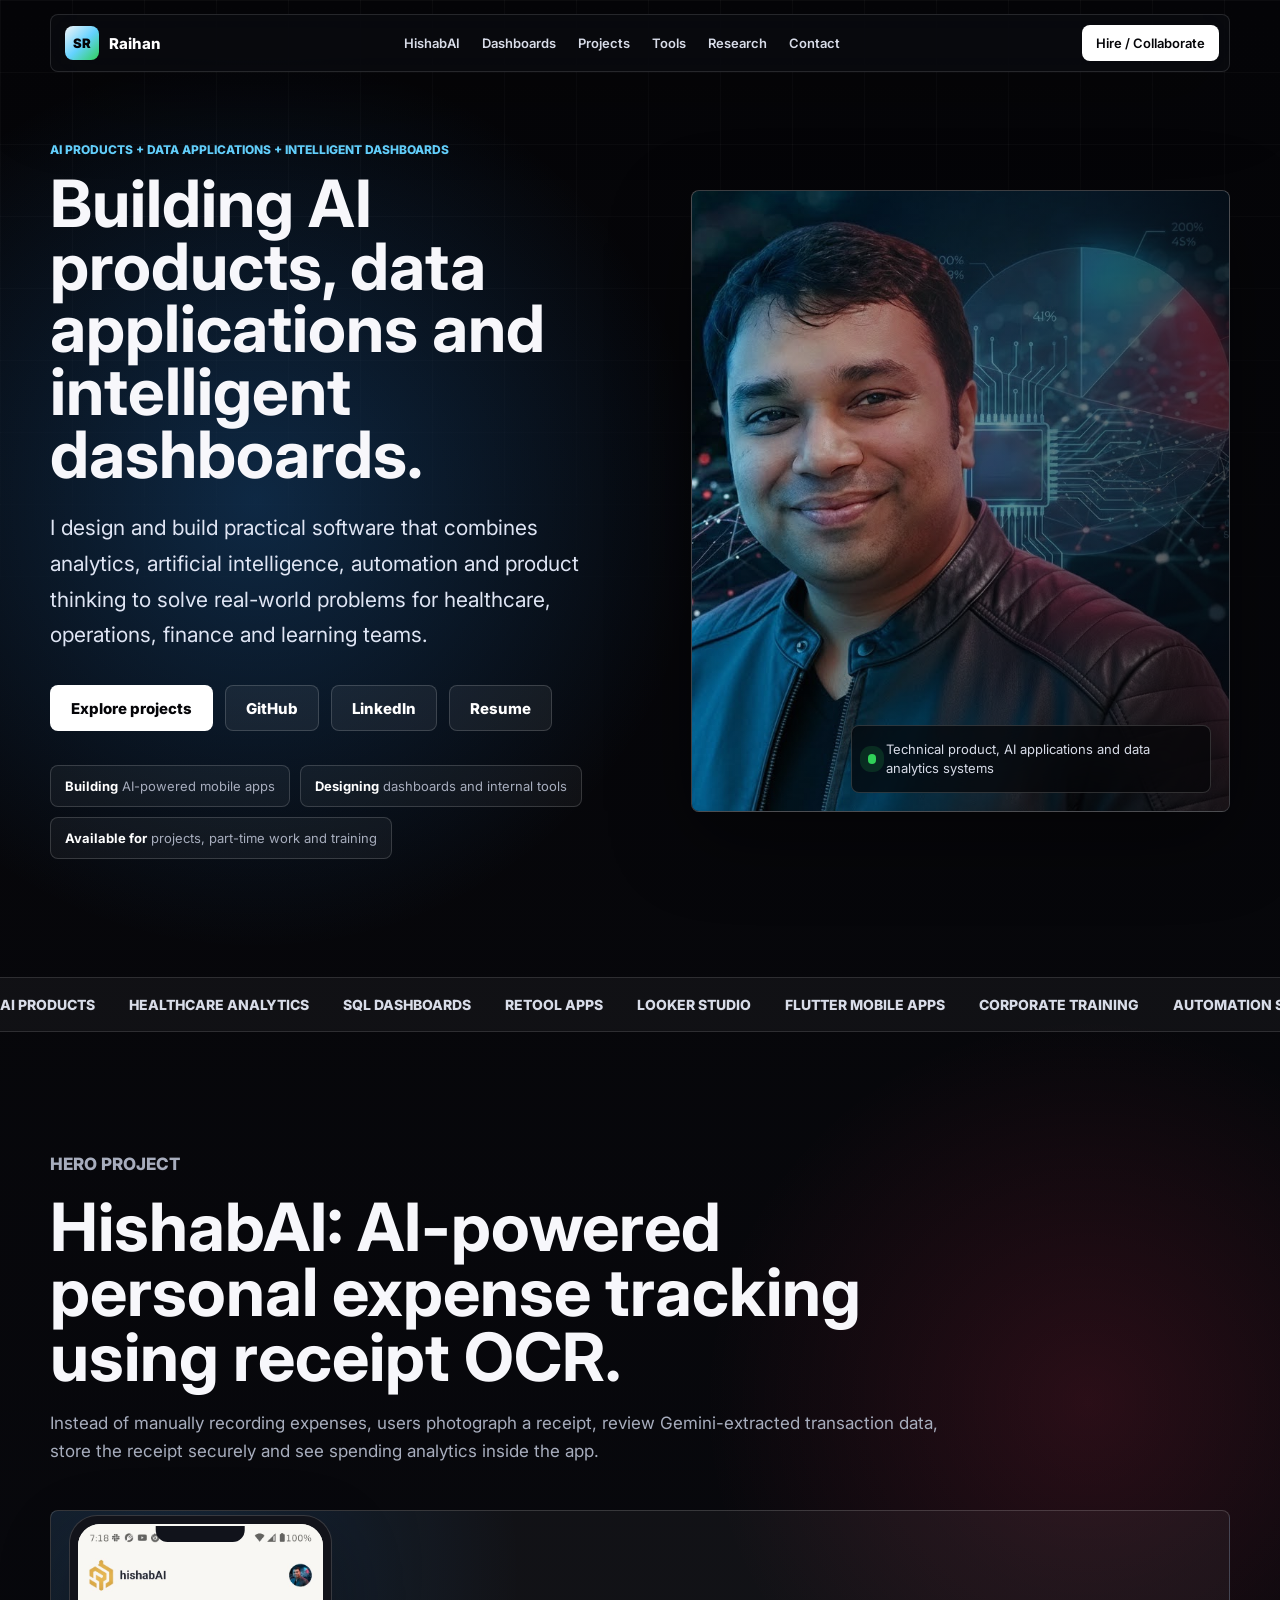
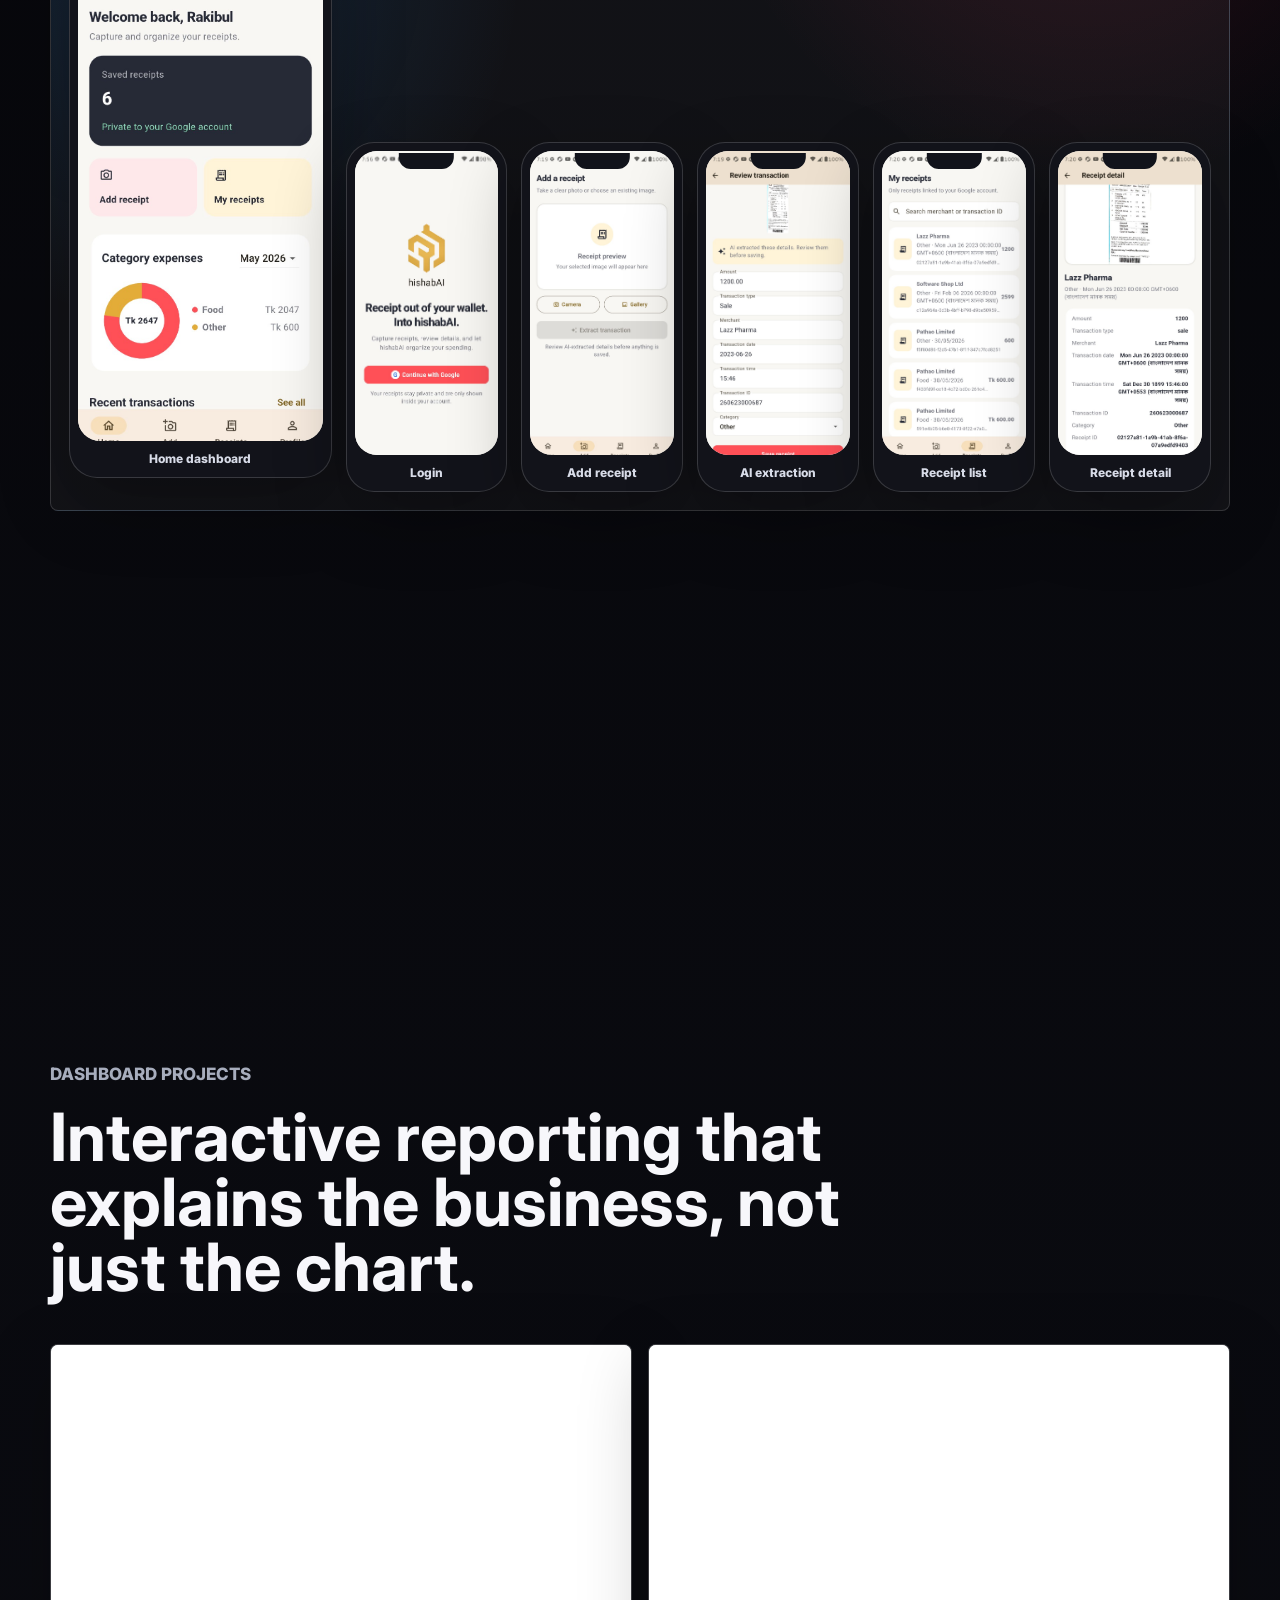
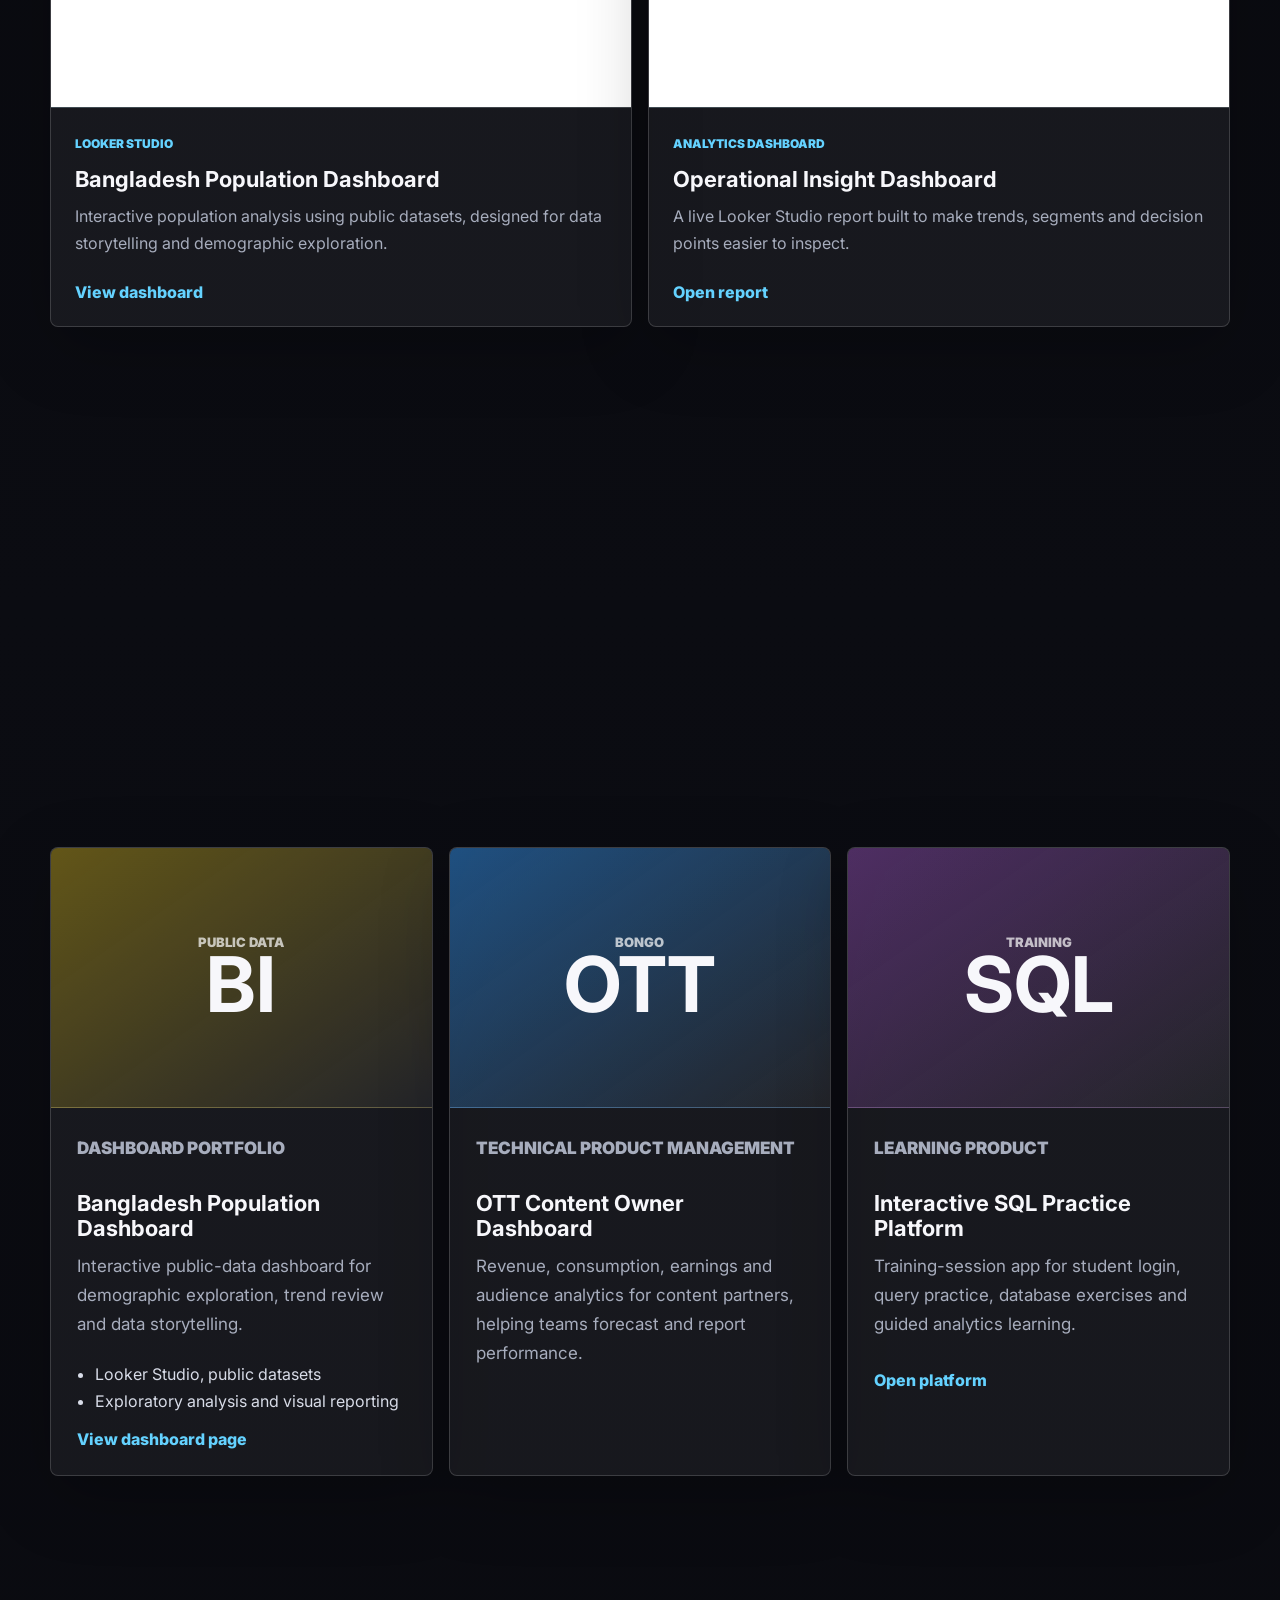
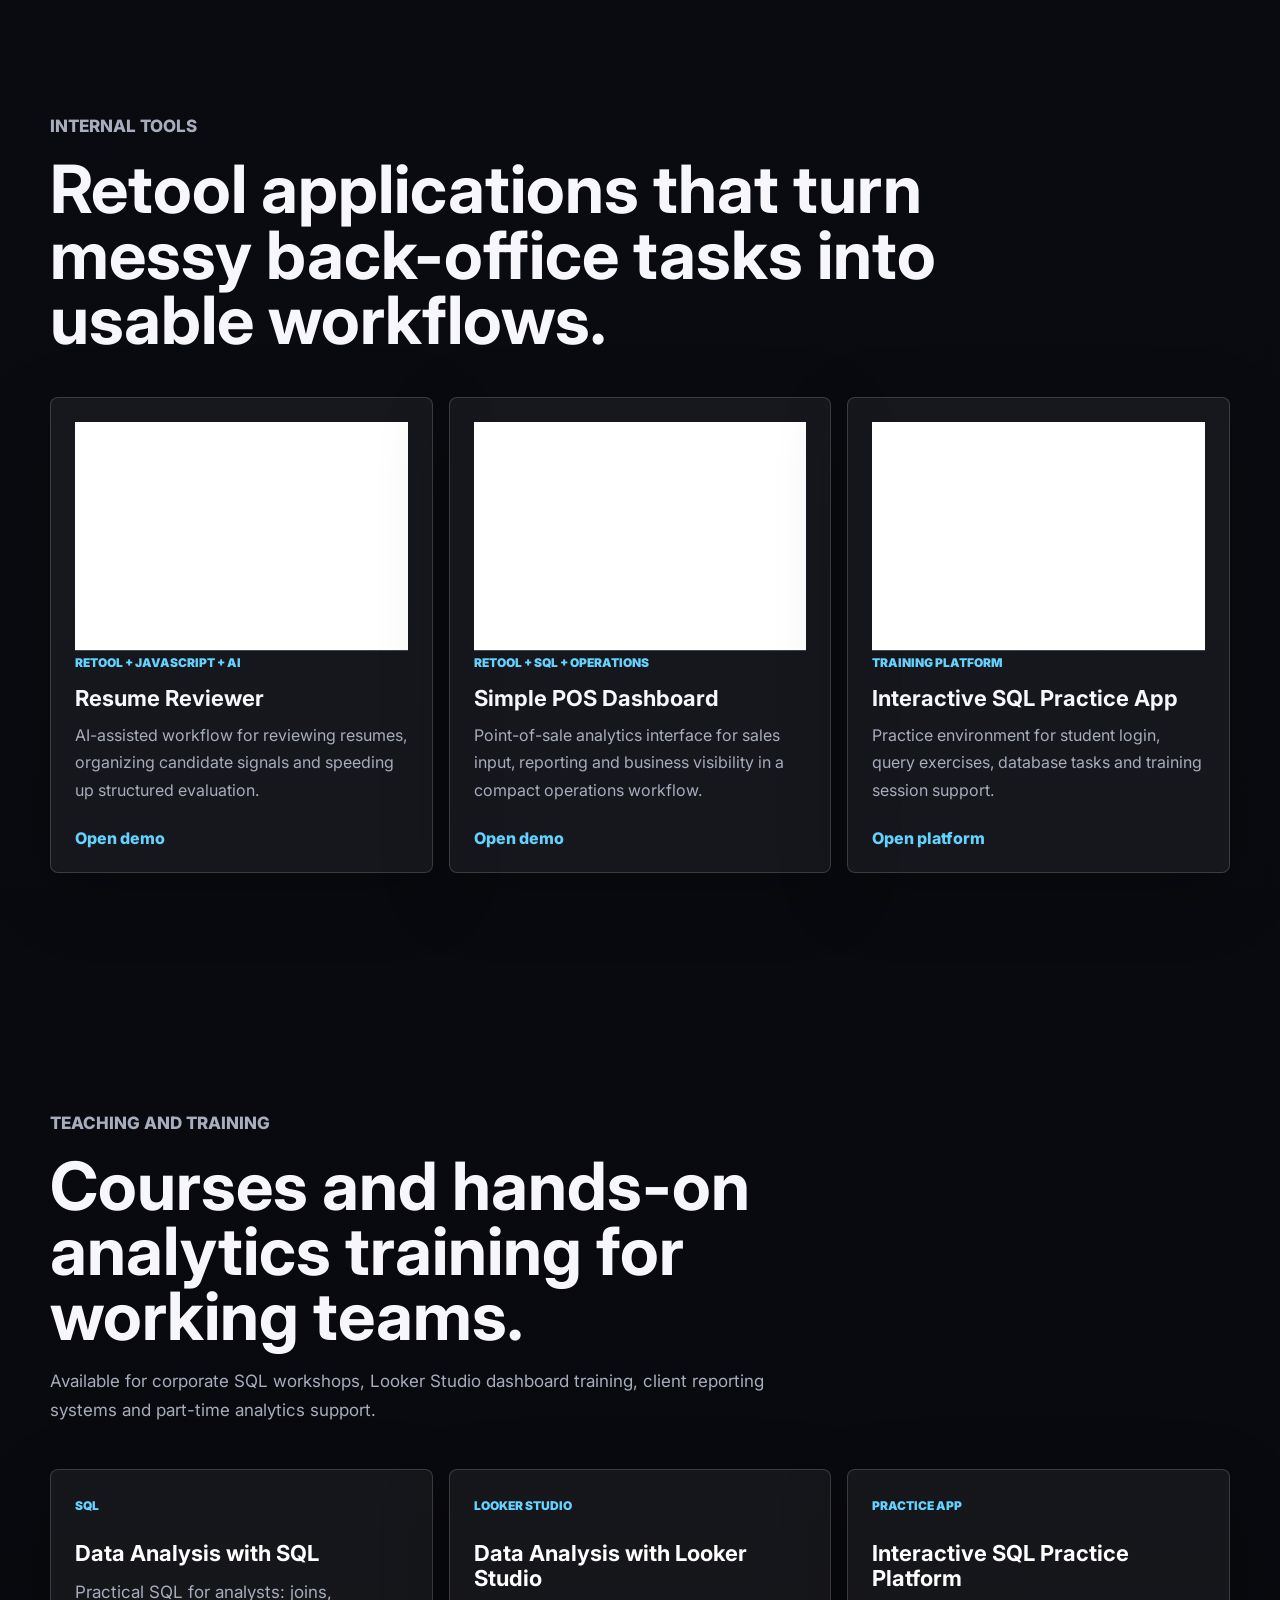
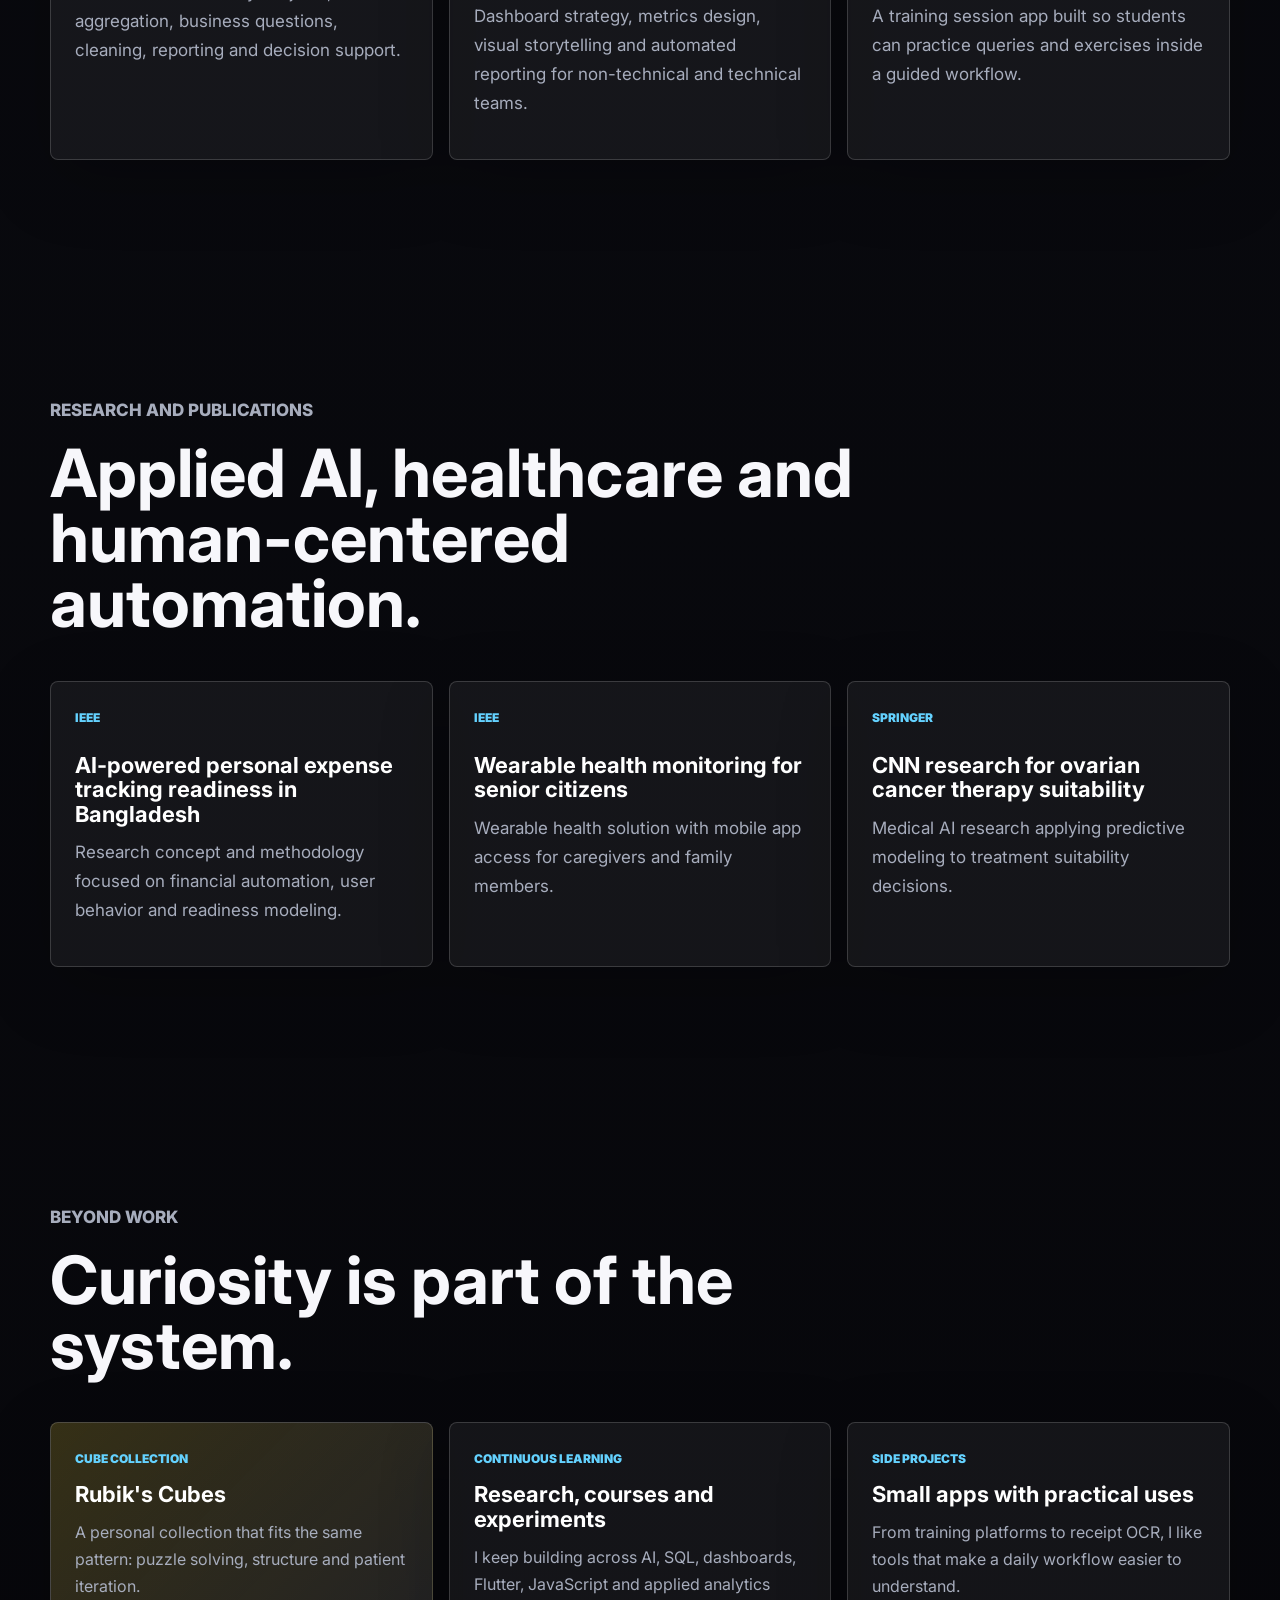
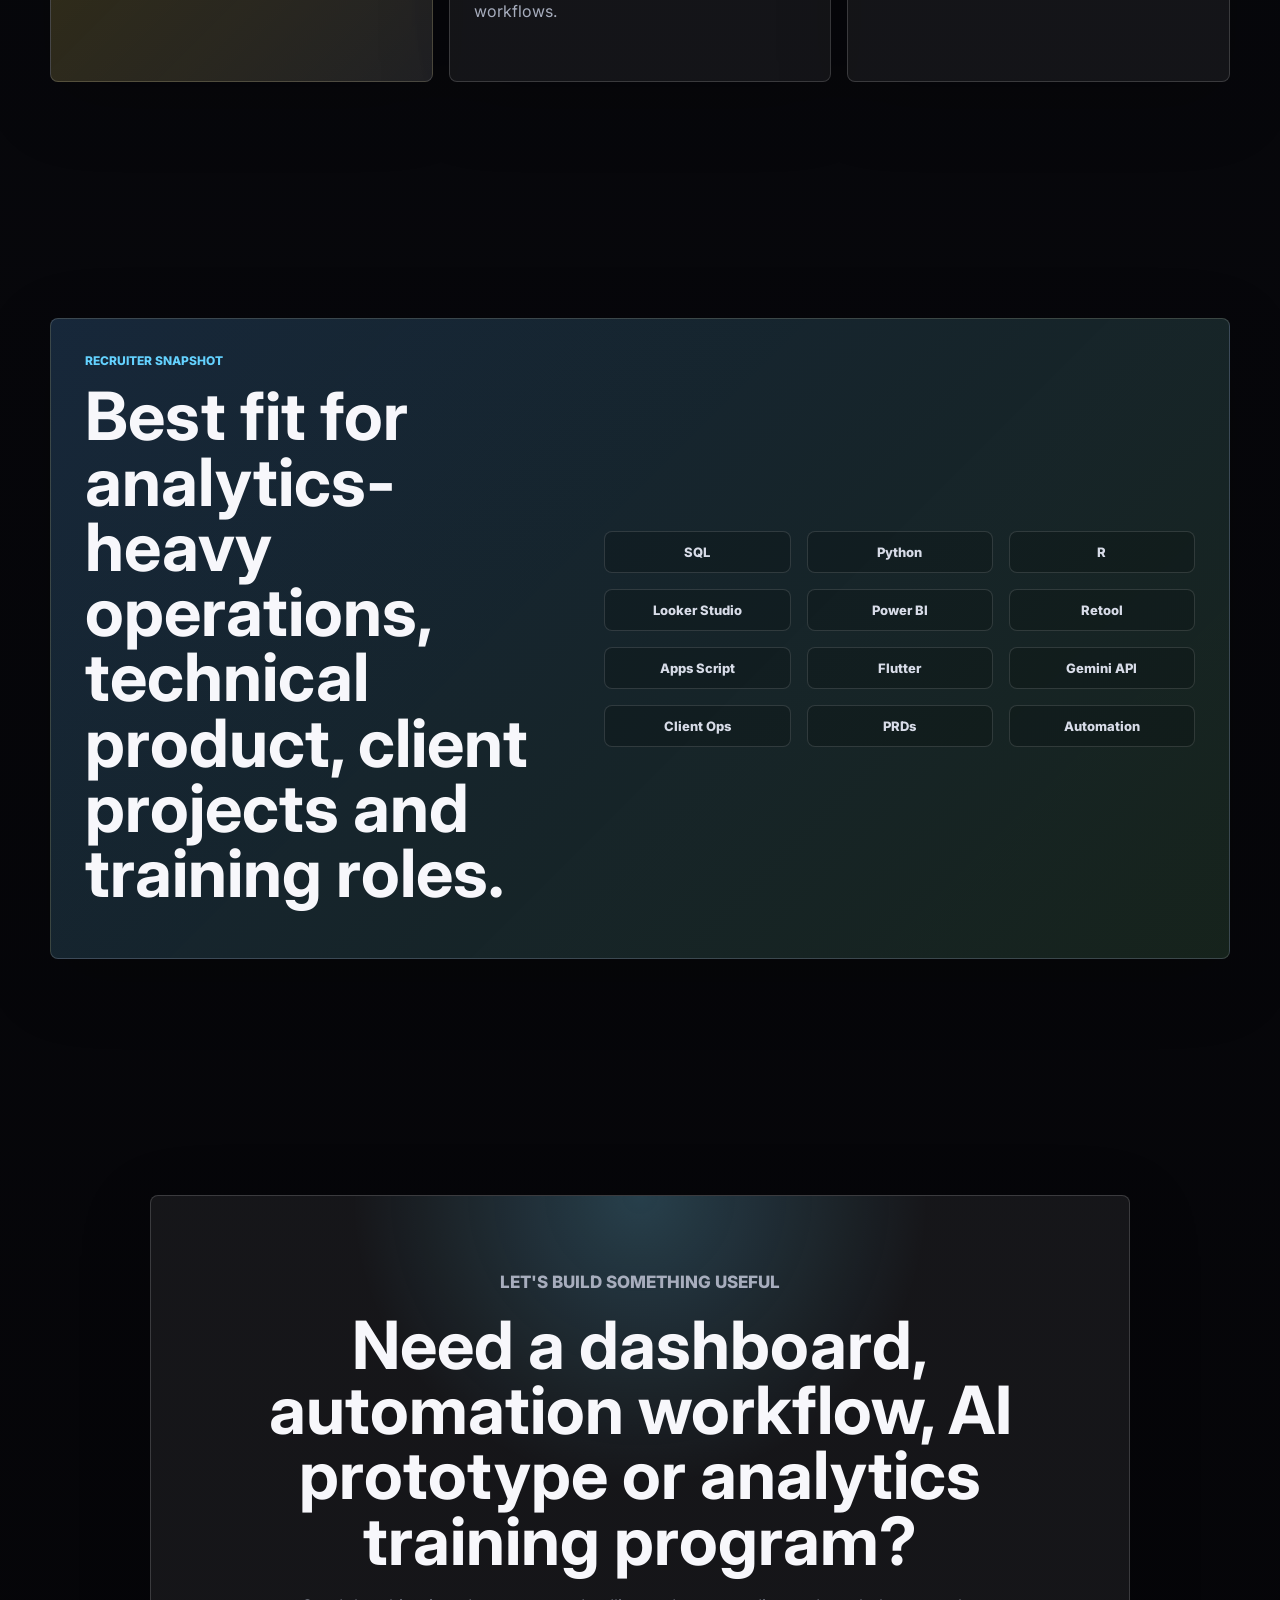
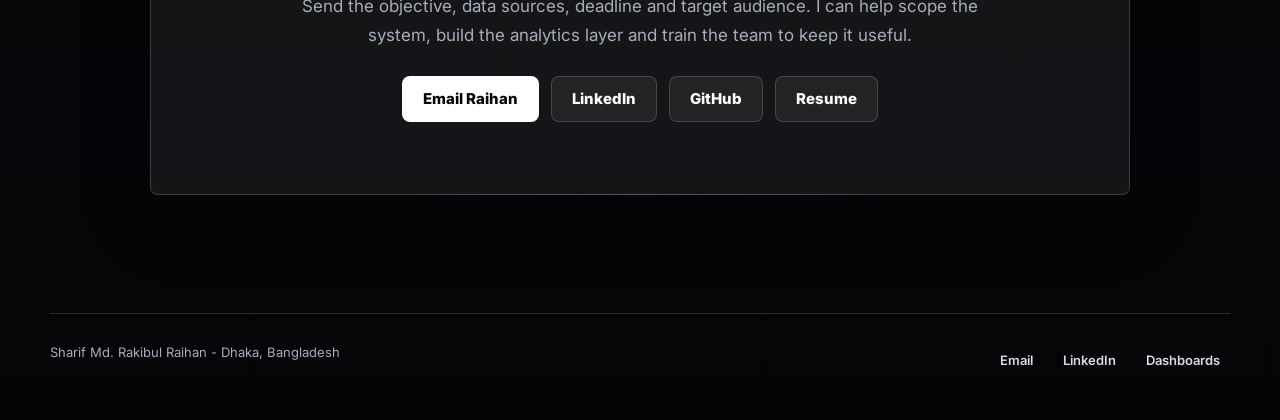
==== index.html @ efd22aba "Import local portfolio" ====
<!DOCTYPE html>
<html lang="en">
<head>
  <meta charset="UTF-8">
  <meta name="viewport" content="width=device-width, initial-scale=1.0">
  <meta name="description" content="Premium portfolio for Sharif Md. Rakibul Raihan - Operations Lead, Technical Product Manager, and Data Analytics professional focused on healthcare analytics, SQL dashboards, AI, mobile apps, and training.">
  <meta name="theme-color" content="#050508">
  <title>Sharif Md. Rakibul Raihan | Operations, Product & Data Analytics</title>
  <link rel="preconnect" href="https://fonts.googleapis.com">
  <link rel="preconnect" href="https://fonts.gstatic.com" crossorigin>
  <link href="https://fonts.googleapis.com/css2?family=Inter:wght@400;500;600;700;800;900&display=swap" rel="stylesheet">
  <link rel="stylesheet" href="styles.css">
</head>
<body>
  <div class="site-shell">
    <header class="topbar" data-reveal>
      <a class="brand" href="https://www.linkedin.com/in/smrraihan/" target="_blank" rel="noopener" aria-label="Open Sharif Md. Rakibul Raihan on LinkedIn">
        <span class="brand-mark">SR</span>
        <span>Raihan</span>
      </a>
      <nav class="nav-links" aria-label="Primary navigation">
        <a href="#hishabai">HishabAI</a>
        <a href="#dashboards">Dashboards</a>
        <a href="#projects">Projects</a>
        <a href="#tools">Tools</a>
        <a href="#research">Research</a>
        <a href="#contact">Contact</a>
      </nav>
      <a class="nav-cta" href="mailto:smr.raihan@gmail.com">Hire / Collaborate</a>
    </header>

    <main id="top">
      <section class="hero section-pad">
        <div class="hero-copy" data-reveal>
          <p class="eyebrow">AI products + data applications + intelligent dashboards</p>
          <h1>Building AI products, data applications and intelligent dashboards.</h1>
          <p class="hero-lead">
            I design and build practical software that combines analytics, artificial intelligence,
            automation and product thinking to solve real-world problems for healthcare, operations,
            finance and learning teams.
          </p>
          <div class="hero-actions">
            <a class="button primary" href="#hishabai">Explore projects</a>
            <a class="button ghost" href="https://github.com/smrraihan" target="_blank" rel="noopener">GitHub</a>
            <a class="button ghost" href="https://www.linkedin.com/in/smrraihan/" target="_blank" rel="noopener">LinkedIn</a>
            <a class="button ghost" href="assets/Sharif-Md-Rakibul-Raihan-Resume.pdf" target="_blank" rel="noopener">Resume</a>
          </div>
          <div class="proof-strip" aria-label="Current project focus">
            <span><strong>Building</strong> AI-powered mobile apps</span>
            <span><strong>Designing</strong> dashboards and internal tools</span>
            <span><strong>Available for</strong> projects, part-time work and training</span>
          </div>
        </div>

        <div class="portrait-stage" data-reveal>
          <img src="assets/raihan-ai-hero.png" alt="Sharif Md. Rakibul Raihan with an AI analytics background">
          <div class="portrait-card">
            <span class="status-dot"></span>
            <p>Technical product, AI applications and data analytics systems</p>
          </div>
        </div>
      </section>

      <section class="marquee" aria-label="Core services">
        <div class="marquee-track">
          <span>AI Products</span>
          <span>Healthcare Analytics</span>
          <span>SQL Dashboards</span>
          <span>Retool Apps</span>
          <span>Looker Studio</span>
          <span>Flutter Mobile Apps</span>
          <span>Corporate Training</span>
          <span>Automation Systems</span>
        </div>
      </section>

      <section id="hishabai" class="section-pad hishabai-section">
        <div class="section-intro" data-reveal>
          <p class="eyebrow">Hero project</p>
          <h2>HishabAI: AI-powered personal expense tracking using receipt OCR.</h2>
          <p>
            Instead of manually recording expenses, users photograph a receipt, review Gemini-extracted
            transaction data, store the receipt securely and see spending analytics inside the app.
          </p>
        </div>

        <div class="phone-gallery" data-reveal>
          <figure class="phone-frame featured-phone">
            <img src="assets/hishabai-home.png" alt="HishabAI mobile app home dashboard">
            <figcaption>Home dashboard</figcaption>
          </figure>
          <figure class="phone-frame">
            <img src="assets/hishabai-login.jpeg" alt="HishabAI login screen">
            <figcaption>Login</figcaption>
          </figure>
          <figure class="phone-frame">
            <img src="assets/hishabai-add.png" alt="HishabAI add receipt screen">
            <figcaption>Add receipt</figcaption>
          </figure>
          <figure class="phone-frame">
            <img src="assets/hishabai-review.png" alt="HishabAI AI receipt extraction review screen">
            <figcaption>AI extraction</figcaption>
          </figure>
          <figure class="phone-frame">
            <img src="assets/hishabai-receipts.png" alt="HishabAI receipt list screen">
            <figcaption>Receipt list</figcaption>
          </figure>
          <figure class="phone-frame">
            <img src="assets/hishabai-detail.png" alt="HishabAI receipt detail screen">
            <figcaption>Receipt detail</figcaption>
          </figure>
        </div>

        <div class="app-story-grid">
          <article class="service-card" data-reveal>
            <span class="card-number">Flow</span>
            <h3>Receipt to dashboard</h3>
            <div class="flow-steps" aria-label="HishabAI product flow">
              <span>Receipt</span>
              <span>AI extraction</span>
              <span>User review</span>
              <span>Cloud storage</span>
              <span>Dashboard</span>
            </div>
          </article>
          <article class="service-card" data-reveal>
            <span class="card-number">Product</span>
            <h3>What the app does</h3>
            <p>Extracts receipt information with Gemini AI, lets users review the generated data, categorizes spending, saves receipts privately and shows category-level analytics.</p>
          </article>
          <article class="service-card" data-reveal>
            <span class="card-number">Stack</span>
            <h3>Technology</h3>
            <div class="tech-list">
              <span>Flutter</span>
              <span>Gemini API</span>
              <span>Google Auth</span>
              <span>Cloud Storage</span>
              <span>PostgreSQL</span>
              <span>OCR</span>
            </div>
          </article>
        </div>
      </section>

      <section id="dashboards" class="section-pad dashboard-section">
        <div class="section-intro" data-reveal>
          <p class="eyebrow">Dashboard projects</p>
          <h2>Interactive reporting that explains the business, not just the chart.</h2>
        </div>
        <div class="embed-grid">
          <article class="embed-card" data-reveal>
            <div class="embed-frame">
              <iframe title="Bangladesh population dashboard" src="https://datastudio.google.com/embed/reporting/0e2389d4-21c0-49d1-88aa-6c9e8178e119/page/p_9a3w6wwqdd" loading="lazy"></iframe>
            </div>
            <div class="embed-copy">
              <span>Looker Studio</span>
              <h3>Bangladesh Population Dashboard</h3>
              <p>Interactive population analysis using public datasets, designed for data storytelling and demographic exploration.</p>
              <a href="https://datastudio.google.com/reporting/0e2389d4-21c0-49d1-88aa-6c9e8178e119/page/p_9a3w6wwqdd" target="_blank" rel="noopener">View dashboard</a>
            </div>
          </article>
          <article class="embed-card" data-reveal>
            <div class="embed-frame">
              <iframe title="Looker Studio analytics dashboard" src="https://lookerstudio.google.com/embed/reporting/4e1ccf02-0635-4d80-b080-fb4fe66b8b90/page/AkSlD" loading="lazy"></iframe>
            </div>
            <div class="embed-copy">
              <span>Analytics dashboard</span>
              <h3>Operational Insight Dashboard</h3>
              <p>A live Looker Studio report built to make trends, segments and decision points easier to inspect.</p>
              <a href="https://lookerstudio.google.com/reporting/4e1ccf02-0635-4d80-b080-fb4fe66b8b90/page/AkSlD" target="_blank" rel="noopener">Open report</a>
            </div>
          </article>
        </div>
      </section>

      <section id="projects" class="section-pad project-section">
        <div class="section-intro" data-reveal>
          <p class="eyebrow">Featured projects</p>
          <h2>Applications, analytics systems and automation built for real workflows.</h2>
        </div>
        <div class="project-grid">
          <article class="project-card" data-reveal>
            <div class="project-visual public-visual">
              <span>Public data</span>
              <strong>BI</strong>
            </div>
            <div class="project-copy">
              <p class="tag">Dashboard portfolio</p>
              <h3>Bangladesh Population Dashboard</h3>
              <p>Interactive public-data dashboard for demographic exploration, trend review and data storytelling.</p>
              <ul>
                <li>Looker Studio, public datasets</li>
                <li>Exploratory analysis and visual reporting</li>
              </ul>
              <a href="https://sites.google.com/view/rakibulraihan/dashboard/bangladesh-population" target="_blank" rel="noopener">View dashboard page</a>
            </div>
          </article>

          <article class="project-card" data-reveal>
            <div class="project-visual revenue-visual">
              <span>Bongo</span>
              <strong>OTT</strong>
            </div>
            <div class="project-copy">
              <p class="tag">Technical product management</p>
              <h3>OTT Content Owner Dashboard</h3>
              <p>Revenue, consumption, earnings and audience analytics for content partners, helping teams forecast and report performance.</p>
            </div>
          </article>

          <article class="project-card" data-reveal>
            <div class="project-visual fraud-visual">
              <span>Training</span>
              <strong>SQL</strong>
            </div>
            <div class="project-copy">
              <p class="tag">Learning product</p>
              <h3>Interactive SQL Practice Platform</h3>
              <p>Training-session app for student login, query practice, database exercises and guided analytics learning.</p>
              <a href="https://smrraihan.retool.com/apps/4a655716-e92f-11f0-9333-e7f1918ca81a/basic_training/login" target="_blank" rel="noopener">Open platform</a>
            </div>
          </article>
        </div>
      </section>

      <section id="tools" class="section-pad tools-section">
        <div class="section-intro" data-reveal>
          <p class="eyebrow">Internal tools</p>
          <h2>Retool applications that turn messy back-office tasks into usable workflows.</h2>
        </div>
        <div class="tool-grid">
          <article class="tool-card" data-reveal>
            <div class="mini-browser">
              <iframe title="Resume reviewer Retool application" src="https://smrraihan.retool.com/apps/c5b48530-a777-11f0-96f3-b75962028c31/RESUME_REVIEWER/HOME" loading="lazy"></iframe>
            </div>
            <span>Retool + JavaScript + AI</span>
            <h3>Resume Reviewer</h3>
            <p>AI-assisted workflow for reviewing resumes, organizing candidate signals and speeding up structured evaluation.</p>
            <a href="https://smrraihan.retool.com/apps/c5b48530-a777-11f0-96f3-b75962028c31/RESUME_REVIEWER/HOME" target="_blank" rel="noopener">Open demo</a>
          </article>
          <article class="tool-card" data-reveal>
            <div class="mini-browser">
              <iframe title="Simple POS dashboard Retool application" src="https://smrraihan.retool.com/apps/ad323f3e-a21d-11f0-9c52-af63862c69ee/SIMPLE_POS_DASHBOARD/input" loading="lazy"></iframe>
            </div>
            <span>Retool + SQL + Operations</span>
            <h3>Simple POS Dashboard</h3>
            <p>Point-of-sale analytics interface for sales input, reporting and business visibility in a compact operations workflow.</p>
            <a href="https://smrraihan.retool.com/apps/ad323f3e-a21d-11f0-9c52-af63862c69ee/SIMPLE_POS_DASHBOARD/input" target="_blank" rel="noopener">Open demo</a>
          </article>
          <article class="tool-card" data-reveal>
            <div class="mini-browser">
              <iframe title="SQL training Retool application" src="https://smrraihan.retool.com/apps/4a655716-e92f-11f0-9333-e7f1918ca81a/basic_training/login" loading="lazy"></iframe>
            </div>
            <span>Training platform</span>
            <h3>Interactive SQL Practice App</h3>
            <p>Practice environment for student login, query exercises, database tasks and training session support.</p>
            <a href="https://smrraihan.retool.com/apps/4a655716-e92f-11f0-9333-e7f1918ca81a/basic_training/login" target="_blank" rel="noopener">Open platform</a>
          </article>
        </div>
      </section>

      <section class="section-pad training-section">
        <div class="section-intro narrow" data-reveal>
          <p class="eyebrow">Teaching and training</p>
          <h2>Courses and hands-on analytics training for working teams.</h2>
          <p>Available for corporate SQL workshops, Looker Studio dashboard training, client reporting systems and part-time analytics support.</p>
        </div>
        <div class="training-grid">
          <a class="training-card" href="https://sdcbd.net/data-analysis-with-sql/" target="_blank" rel="noopener" data-reveal>
            <span>SQL</span>
            <h3>Data Analysis with SQL</h3>
            <p>Practical SQL for analysts: joins, aggregation, business questions, cleaning, reporting and decision support.</p>
          </a>
          <a class="training-card" href="https://www.brightskills.com/course-details/data-analysis-with-looker-studio" target="_blank" rel="noopener" data-reveal>
            <span>Looker Studio</span>
            <h3>Data Analysis with Looker Studio</h3>
            <p>Dashboard strategy, metrics design, visual storytelling and automated reporting for non-technical and technical teams.</p>
          </a>
          <a class="training-card" href="https://smrraihan.retool.com/apps/4a655716-e92f-11f0-9333-e7f1918ca81a/basic_training/login" target="_blank" rel="noopener" data-reveal>
            <span>Practice app</span>
            <h3>Interactive SQL Practice Platform</h3>
            <p>A training session app built so students can practice queries and exercises inside a guided workflow.</p>
          </a>
        </div>
      </section>

      <section id="research" class="section-pad research-section">
        <div class="section-intro" data-reveal>
          <p class="eyebrow">Research and publications</p>
          <h2>Applied AI, healthcare and human-centered automation.</h2>
        </div>
        <div class="research-grid">
          <a class="research-card" href="https://ieeexplore.ieee.org/document/11298460" target="_blank" rel="noopener" data-reveal>
            <span>IEEE</span>
            <h3>AI-powered personal expense tracking readiness in Bangladesh</h3>
            <p>Research concept and methodology focused on financial automation, user behavior and readiness modeling.</p>
          </a>
          <a class="research-card" href="https://ieeexplore.ieee.org/document/11171811" target="_blank" rel="noopener" data-reveal>
            <span>IEEE</span>
            <h3>Wearable health monitoring for senior citizens</h3>
            <p>Wearable health solution with mobile app access for caregivers and family members.</p>
          </a>
          <a class="research-card" href="https://link.springer.com/chapter/10.1007/978-981-96-8750-3_44" target="_blank" rel="noopener" data-reveal>
            <span>Springer</span>
            <h3>CNN research for ovarian cancer therapy suitability</h3>
            <p>Medical AI research applying predictive modeling to treatment suitability decisions.</p>
          </a>
        </div>
      </section>

      <section class="section-pad beyond-section">
        <div class="section-intro" data-reveal>
          <p class="eyebrow">Beyond work</p>
          <h2>Curiosity is part of the system.</h2>
        </div>
        <div class="beyond-grid">
          <a class="beyond-card cube-card" href="https://sites.google.com/view/rakibulraihan/cube-collection" target="_blank" rel="noopener" data-reveal>
            <span>Cube collection</span>
            <h3>Rubik's Cubes</h3>
            <p>A personal collection that fits the same pattern: puzzle solving, structure and patient iteration.</p>
          </a>
          <article class="beyond-card" data-reveal>
            <span>Continuous learning</span>
            <h3>Research, courses and experiments</h3>
            <p>I keep building across AI, SQL, dashboards, Flutter, JavaScript and applied analytics workflows.</p>
          </article>
          <article class="beyond-card" data-reveal>
            <span>Side projects</span>
            <h3>Small apps with practical uses</h3>
            <p>From training platforms to receipt OCR, I like tools that make a daily workflow easier to understand.</p>
          </article>
        </div>
      </section>

      <section class="section-pad recruiter-section">
        <div class="recruiter-panel" data-reveal>
          <div>
            <p class="eyebrow">Recruiter snapshot</p>
            <h2>Best fit for analytics-heavy operations, technical product, client projects and training roles.</h2>
          </div>
          <div class="snapshot-grid">
            <span>SQL</span>
            <span>Python</span>
            <span>R</span>
            <span>Looker Studio</span>
            <span>Power BI</span>
            <span>Retool</span>
            <span>Apps Script</span>
            <span>Flutter</span>
            <span>Gemini API</span>
            <span>Client Ops</span>
            <span>PRDs</span>
            <span>Automation</span>
          </div>
        </div>
      </section>

      <section id="contact" class="section-pad contact-section">
        <div class="contact-card" data-reveal>
          <p class="eyebrow">Let's build something useful</p>
          <h2>Need a dashboard, automation workflow, AI prototype or analytics training program?</h2>
          <p>
            Send the objective, data sources, deadline and target audience. I can help scope the system,
            build the analytics layer and train the team to keep it useful.
          </p>
          <div class="contact-actions">
            <a class="button primary" href="mailto:smr.raihan@gmail.com?subject=Portfolio%20Project%20Inquiry">Email Raihan</a>
            <a class="button ghost" href="https://www.linkedin.com/in/smrraihan/" target="_blank" rel="noopener">LinkedIn</a>
            <a class="button ghost" href="https://github.com/smrraihan" target="_blank" rel="noopener">GitHub</a>
            <a class="button ghost" href="assets/Sharif-Md-Rakibul-Raihan-Resume.pdf" target="_blank" rel="noopener">Resume</a>
          </div>
        </div>
      </section>
    </main>

    <footer class="footer">
      <p>Sharif Md. Rakibul Raihan - Dhaka, Bangladesh</p>
      <div>
        <a href="mailto:smr.raihan@gmail.com">Email</a>
        <a href="https://www.linkedin.com/in/smrraihan/" target="_blank" rel="noopener">LinkedIn</a>
        <a href="https://sites.google.com/view/rakibulraihan/dashboard/bangladesh-population" target="_blank" rel="noopener">Dashboards</a>
      </div>
    </footer>
  </div>
  <a class="back-top" href="#top" aria-label="Back to top">Top</a>
  <script src="script.js"></script>
</body>
</html>
---- styles.css ----
:root {
  color-scheme: dark;
  --bg: #050508;
  --bg-soft: #0d0e14;
  --panel: rgba(255, 255, 255, 0.07);
  --panel-strong: rgba(255, 255, 255, 0.11);
  --line: rgba(255, 255, 255, 0.16);
  --text: #f7f7fb;
  --muted: #a7adbd;
  --muted-2: #d8dce8;
  --blue: #2997ff;
  --cyan: #64d2ff;
  --green: #30d158;
  --pink: #ff375f;
  --gold: #ffd60a;
  --radius: 8px;
  --shadow: 0 26px 80px rgba(0, 0, 0, 0.44);
}

* {
  box-sizing: border-box;
}

html {
  scroll-behavior: smooth;
}

body {
  min-height: 100vh;
  margin: 0;
  color: var(--text);
  font-family: Inter, -apple-system, BlinkMacSystemFont, "Segoe UI", sans-serif;
  background:
    radial-gradient(circle at 20% 5%, rgba(41, 151, 255, 0.24), transparent 28rem),
    radial-gradient(circle at 85% 14%, rgba(255, 55, 95, 0.14), transparent 24rem),
    linear-gradient(180deg, #050508 0%, #0b0c12 38%, #050508 100%);
  letter-spacing: 0;
}

body::before {
  position: fixed;
  inset: 0;
  z-index: -1;
  pointer-events: none;
  content: "";
  background-image:
    linear-gradient(rgba(255, 255, 255, 0.035) 1px, transparent 1px),
    linear-gradient(90deg, rgba(255, 255, 255, 0.035) 1px, transparent 1px);
  background-size: 72px 72px;
  mask-image: linear-gradient(to bottom, rgba(0, 0, 0, 0.95), transparent 78%);
}

a {
  color: inherit;
}

.site-shell {
  overflow-x: clip;
}

.topbar {
  position: relative;
  z-index: 20;
  display: flex;
  align-items: center;
  justify-content: space-between;
  width: min(1180px, calc(100% - 32px));
  min-height: 58px;
  margin: 14px auto 0;
  padding: 8px 10px 8px 14px;
  border: 1px solid rgba(255, 255, 255, 0.12);
  border-radius: 8px;
  background: rgba(10, 11, 16, 0.76);
  box-shadow: 0 20px 80px rgba(0, 0, 0, 0.35);
  backdrop-filter: blur(24px);
}

.brand,
.nav-links,
.footer div,
.hero-actions,
.contact-actions,
.proof-strip {
  display: flex;
  align-items: center;
}

.brand {
  gap: 10px;
  color: #fff;
  font-size: 15px;
  font-weight: 800;
  text-decoration: none;
}

.brand-mark {
  display: grid;
  width: 34px;
  height: 34px;
  place-items: center;
  border-radius: 8px;
  color: #050508;
  background: linear-gradient(135deg, #f5f5f7, #64d2ff 52%, #30d158);
  font-size: 13px;
  font-weight: 900;
}

.nav-links {
  gap: 2px;
  min-width: 0;
}

.nav-links a,
.nav-cta,
.footer a {
  border-radius: 8px;
  color: var(--muted-2);
  font-size: 13px;
  font-weight: 600;
  text-decoration: none;
}

.nav-links a {
  padding: 10px 10px;
}

.nav-links a:hover,
.footer a:hover {
  color: #fff;
  background: rgba(255, 255, 255, 0.08);
}

.nav-cta {
  padding: 10px 14px;
  color: #050508;
  background: #fff;
}

.section-pad {
  width: min(1180px, calc(100% - 40px));
  margin: 0 auto;
  padding: 118px 0;
}

.hero {
  display: grid;
  grid-template-columns: minmax(0, 1.04fr) minmax(360px, 0.96fr);
  gap: 58px;
  align-items: center;
  min-height: calc(100vh - 84px);
  padding-top: 70px;
}

.eyebrow {
  margin: 0 0 16px;
  color: var(--cyan);
  font-size: 12px;
  font-weight: 800;
  letter-spacing: 0;
  overflow-wrap: anywhere;
  text-transform: uppercase;
}

h1,
h2,
h3,
p {
  margin-top: 0;
}

h1 {
  max-width: 780px;
  margin-bottom: 24px;
  font-size: clamp(44px, 5.1vw, 72px);
  line-height: 0.96;
  letter-spacing: 0;
}

h2 {
  margin-bottom: 18px;
  font-size: clamp(34px, 5.2vw, 68px);
  line-height: 0.98;
  letter-spacing: 0;
}

h3 {
  margin-bottom: 12px;
  font-size: 22px;
  line-height: 1.12;
  letter-spacing: 0;
}

.hero-lead,
.section-intro p,
.project-copy p,
.service-card p,
.timeline-item p,
.research-card p,
.training-card p,
.contact-card p {
  color: var(--muted);
  font-size: 17px;
  line-height: 1.7;
}

.hero-lead {
  max-width: 680px;
  margin-bottom: 32px;
  color: #dfe5f4;
  font-size: clamp(18px, 1.7vw, 21px);
}

.button {
  display: inline-flex;
  align-items: center;
  justify-content: center;
  min-height: 46px;
  padding: 0 20px;
  border: 1px solid transparent;
  border-radius: 8px;
  font-size: 15px;
  font-weight: 800;
  text-decoration: none;
  transition: transform 180ms ease, border-color 180ms ease, background 180ms ease;
}

.button:hover,
.nav-cta:hover,
.project-copy a:hover {
  transform: translateY(-2px);
}

.button.primary {
  color: #050508;
  background: #fff;
}

.button.ghost {
  border-color: var(--line);
  color: #fff;
  background: rgba(255, 255, 255, 0.06);
}

.hero-actions,
.contact-actions {
  flex-wrap: wrap;
  gap: 12px;
}

.proof-strip {
  flex-wrap: wrap;
  gap: 10px;
  margin-top: 34px;
}

.proof-strip span {
  padding: 12px 14px;
  border: 1px solid var(--line);
  border-radius: 8px;
  color: var(--muted);
  background: rgba(255, 255, 255, 0.045);
  font-size: 13px;
}

.proof-strip strong {
  color: #fff;
}

.hero-visual {
  position: relative;
}

.hero-copy,
.hero-visual {
  min-width: 0;
}

.portrait-stage {
  position: relative;
  min-width: 0;
  overflow: hidden;
  min-height: 620px;
  border: 1px solid rgba(255, 255, 255, 0.16);
  border-radius: 8px;
  background:
    linear-gradient(180deg, rgba(255, 255, 255, 0.11), rgba(255, 255, 255, 0.03)),
    #101116;
  box-shadow: var(--shadow);
}

.portrait-stage::after {
  position: absolute;
  inset: 0;
  content: "";
  pointer-events: none;
  background:
    linear-gradient(90deg, rgba(5, 5, 8, 0.04), rgba(5, 5, 8, 0.72)),
    radial-gradient(circle at 72% 28%, rgba(100, 210, 255, 0.22), transparent 16rem);
}

.portrait-stage img {
  width: 100%;
  height: 100%;
  min-height: 620px;
  display: block;
  object-fit: cover;
  object-position: 45% center;
}

.portrait-card {
  position: absolute;
  right: 18px;
  bottom: 18px;
  z-index: 2;
  display: flex;
  gap: 10px;
  align-items: center;
  max-width: 360px;
  padding: 14px 16px;
  border: 1px solid rgba(255, 255, 255, 0.16);
  border-radius: 8px;
  background: rgba(5, 5, 8, 0.72);
  backdrop-filter: blur(18px);
}

.portrait-card p {
  margin: 0;
  color: var(--muted-2);
  font-size: 13px;
  line-height: 1.45;
}

.device-frame {
  position: relative;
  overflow: hidden;
  min-height: 560px;
  padding: 16px;
  border: 1px solid rgba(255, 255, 255, 0.18);
  border-radius: 8px;
  background:
    linear-gradient(145deg, rgba(255, 255, 255, 0.15), rgba(255, 255, 255, 0.04)),
    #101116;
  box-shadow: var(--shadow);
}

.device-frame::after {
  position: absolute;
  inset: 0;
  pointer-events: none;
  content: "";
  background: linear-gradient(120deg, transparent 0%, rgba(255, 255, 255, 0.24) 45%, transparent 55%);
  opacity: 0.32;
  transform: translateX(-60%);
  animation: sheen 7s ease-in-out infinite;
}

.device-toolbar {
  display: grid;
  grid-template-columns: repeat(3, 10px) 1fr;
  gap: 8px;
  align-items: center;
  min-height: 42px;
  padding: 0 4px 12px;
}

.device-toolbar span {
  width: 10px;
  height: 10px;
  border-radius: 999px;
  background: #ff5f57;
}

.device-toolbar span:nth-child(2) {
  background: #ffbd2e;
}

.device-toolbar span:nth-child(3) {
  background: #28c840;
}

.device-toolbar p {
  margin: 0;
  color: var(--muted);
  font-size: 12px;
  text-align: center;
}

.dashboard-grid {
  display: grid;
  grid-template-columns: 1fr 1fr;
  gap: 12px;
}

.metric-card,
.chart-card,
.pipeline-card {
  min-height: 150px;
  padding: 18px;
  border: 1px solid rgba(255, 255, 255, 0.11);
  border-radius: 8px;
  background: rgba(255, 255, 255, 0.065);
}

.metric-card.large {
  grid-row: span 2;
  min-height: 314px;
  background:
    radial-gradient(circle at 50% 18%, rgba(48, 209, 88, 0.42), transparent 9rem),
    rgba(255, 255, 255, 0.07);
}

.metric-card small,
.metric-card span {
  display: block;
  color: var(--muted);
}

.metric-card strong {
  display: block;
  margin: 34px 0 8px;
  font-size: clamp(54px, 7vw, 94px);
  line-height: 0.9;
}

.metric-card strong::after {
  content: "%";
  font-size: 0.36em;
}

.metric-card.accent {
  background:
    radial-gradient(circle at 70% 20%, rgba(41, 151, 255, 0.52), transparent 7rem),
    rgba(255, 255, 255, 0.07);
}

.chart-card {
  display: flex;
  align-items: end;
  gap: 10px;
}

.bar {
  flex: 1;
  min-height: 34px;
  border-radius: 8px 8px 2px 2px;
  background: linear-gradient(180deg, #64d2ff, #2997ff);
  transform-origin: bottom;
  animation: grow 2.8s ease-in-out infinite alternate;
}

.b1 { height: 42%; }
.b2 { height: 66%; animation-delay: 120ms; }
.b3 { height: 86%; animation-delay: 240ms; }
.b4 { height: 58%; animation-delay: 360ms; }
.b5 { height: 76%; animation-delay: 480ms; }

.pipeline-card {
  grid-column: 1 / -1;
  display: flex;
  align-items: center;
  justify-content: center;
  gap: 12px;
  min-height: 116px;
}

.pipeline-card span {
  display: grid;
  min-width: 72px;
  min-height: 44px;
  place-items: center;
  border-radius: 8px;
  color: #050508;
  background: #fff;
  font-size: 14px;
  font-weight: 900;
}

.pipeline-card i {
  width: 42px;
  height: 2px;
  background: linear-gradient(90deg, transparent, var(--cyan), transparent);
}

.hero-caption {
  display: flex;
  gap: 10px;
  align-items: center;
  margin-top: 18px;
  color: var(--muted-2);
  font-size: 14px;
}

.status-dot {
  width: 10px;
  height: 10px;
  border-radius: 999px;
  background: var(--green);
  box-shadow: 0 0 0 8px rgba(48, 209, 88, 0.14);
}

.marquee {
  overflow: hidden;
  border-block: 1px solid rgba(255, 255, 255, 0.12);
  background: rgba(255, 255, 255, 0.045);
}

.marquee-track {
  display: flex;
  width: max-content;
  gap: 34px;
  padding: 18px 0;
  color: var(--muted-2);
  font-size: 14px;
  font-weight: 800;
  text-transform: uppercase;
  animation: scroll 28s linear infinite;
}

.marquee-track span {
  white-space: nowrap;
}

.section-intro {
  max-width: 900px;
  margin-bottom: 44px;
}

.section-intro.narrow {
  max-width: 780px;
}

.service-grid,
.project-grid,
.research-grid,
.training-grid,
.snapshot-grid,
.embed-grid,
.tool-grid,
.app-story-grid,
.beyond-grid {
  display: grid;
  gap: 16px;
}

.service-grid {
  grid-template-columns: repeat(4, minmax(0, 1fr));
}

.service-card,
.project-card,
.research-card,
.training-card,
.embed-card,
.tool-card,
.beyond-card,
.recruiter-panel,
.contact-card,
.timeline-item {
  border: 1px solid var(--line);
  border-radius: 8px;
  background: rgba(255, 255, 255, 0.055);
  box-shadow: 0 20px 70px rgba(0, 0, 0, 0.22);
}

.service-card,
.research-card,
.training-card,
.tool-card,
.beyond-card {
  padding: 24px;
}

.card-number,
.tag,
.research-card span,
.training-card span {
  display: inline-flex;
  margin-bottom: 28px;
  color: var(--cyan);
  font-size: 12px;
  font-weight: 900;
  text-transform: uppercase;
}

.timeline {
  display: grid;
  gap: 14px;
}

.timeline-item {
  display: grid;
  grid-template-columns: 150px minmax(0, 1fr);
  gap: 24px;
  padding: 24px;
}

.timeline-date {
  color: var(--cyan);
  font-size: 13px;
  font-weight: 900;
}

.project-grid {
  grid-template-columns: repeat(3, minmax(0, 1fr));
}

.app-story-grid {
  grid-template-columns: 1.1fr 0.95fr 0.95fr;
  margin-top: 18px;
}

.phone-gallery {
  display: grid;
  grid-template-columns: 1.2fr repeat(5, minmax(120px, 0.74fr));
  gap: 14px;
  align-items: end;
  margin-bottom: 18px;
  padding: 18px;
  border: 1px solid var(--line);
  border-radius: 8px;
  background:
    radial-gradient(circle at 10% 10%, rgba(41, 151, 255, 0.16), transparent 22rem),
    rgba(255, 255, 255, 0.045);
}

.phone-frame {
  position: relative;
  min-width: 0;
  margin: 0;
  padding: 8px;
  border: 1px solid rgba(255, 255, 255, 0.16);
  border-radius: 28px;
  background: #12131a;
  box-shadow: 0 26px 70px rgba(0, 0, 0, 0.32);
}

.phone-frame::before {
  position: absolute;
  top: 10px;
  left: 50%;
  z-index: 2;
  width: 34%;
  height: 16px;
  border-radius: 0 0 12px 12px;
  content: "";
  background: #11131b;
  transform: translateX(-50%);
}

.phone-frame img {
  display: block;
  width: 100%;
  aspect-ratio: 9 / 19;
  border-radius: 22px;
  object-fit: cover;
  object-position: top center;
  background: #f7f5ef;
}

.phone-frame figcaption {
  padding: 10px 4px 3px;
  color: var(--muted-2);
  font-size: 12px;
  font-weight: 800;
  text-align: center;
}

.featured-phone {
  transform: translateY(-14px);
}

.flow-steps,
.tech-list {
  display: flex;
  flex-wrap: wrap;
  gap: 10px;
}

.flow-steps span,
.tech-list span {
  display: inline-flex;
  align-items: center;
  min-height: 38px;
  padding: 8px 11px;
  border: 1px solid rgba(255, 255, 255, 0.13);
  border-radius: 8px;
  color: var(--muted-2);
  background: rgba(0, 0, 0, 0.18);
  font-size: 12px;
  font-weight: 800;
}

.flow-steps span:not(:last-child)::after {
  margin-left: 10px;
  color: var(--cyan);
  content: ">";
}

.embed-grid {
  grid-template-columns: repeat(2, minmax(0, 1fr));
}

.embed-card,
.tool-card {
  overflow: hidden;
}

.embed-frame,
.mini-browser {
  position: relative;
  overflow: hidden;
  border-bottom: 1px solid var(--line);
  background:
    linear-gradient(145deg, rgba(100, 210, 255, 0.12), rgba(255, 255, 255, 0.04)),
    #101116;
}

.embed-frame {
  aspect-ratio: 16 / 10;
}

.mini-browser {
  aspect-ratio: 16 / 11;
}

.embed-frame iframe,
.mini-browser iframe {
  width: 100%;
  height: 100%;
  border: 0;
  background: #fff;
}

.embed-copy {
  padding: 24px;
}

.embed-copy span,
.tool-card span,
.beyond-card span {
  display: inline-flex;
  margin-bottom: 16px;
  color: var(--cyan);
  font-size: 12px;
  font-weight: 900;
  text-transform: uppercase;
}

.embed-copy p,
.tool-card p,
.beyond-card p {
  color: var(--muted);
  line-height: 1.7;
}

.embed-copy a,
.tool-card a {
  display: inline-flex;
  margin-top: 8px;
  color: var(--cyan);
  font-weight: 800;
  text-decoration: none;
}

.tool-grid {
  grid-template-columns: repeat(3, minmax(0, 1fr));
}

.project-card {
  overflow: hidden;
  min-height: 100%;
}

.feature-card {
  grid-column: span 2;
  display: grid;
  grid-template-columns: 0.9fr 1fr;
}

.project-visual {
  position: relative;
  display: grid;
  min-height: 260px;
  place-items: center;
  overflow: hidden;
  border-bottom: 1px solid var(--line);
  background: #11131b;
}

.feature-card .project-visual {
  border-right: 1px solid var(--line);
  border-bottom: 0;
}

.project-visual span,
.project-visual strong {
  position: relative;
  z-index: 1;
}

.project-visual span {
  align-self: end;
  color: rgba(255, 255, 255, 0.7);
  font-size: 13px;
  font-weight: 900;
  text-transform: uppercase;
}

.project-visual strong {
  align-self: start;
  font-size: clamp(42px, 6vw, 78px);
  line-height: 0.92;
}

.claims-visual {
  background:
    linear-gradient(135deg, rgba(48, 209, 88, 0.26), transparent),
    #101116;
}

.claims-visual div {
  position: absolute;
  width: 240px;
  height: 240px;
  border: 34px solid rgba(48, 209, 88, 0.18);
  border-top-color: var(--green);
  border-radius: 999px;
  animation: spin 9s linear infinite;
}

.revenue-visual {
  background: linear-gradient(145deg, rgba(41, 151, 255, 0.44), rgba(255, 255, 255, 0.05));
}

.public-visual {
  background: linear-gradient(145deg, rgba(255, 214, 10, 0.32), rgba(255, 255, 255, 0.05));
}

.app-visual {
  background: linear-gradient(145deg, rgba(100, 210, 255, 0.24), rgba(48, 209, 88, 0.15));
}

.app-visual img {
  position: absolute;
  width: 112px;
  height: 112px;
  object-fit: contain;
  border-radius: 8px;
  box-shadow: 0 24px 60px rgba(0, 0, 0, 0.35);
}

.fraud-visual {
  background: linear-gradient(145deg, rgba(191, 90, 242, 0.32), rgba(255, 255, 255, 0.05));
}

.project-copy {
  padding: 26px;
}

.project-copy ul {
  margin: 22px 0 0;
  padding-left: 18px;
  color: var(--muted-2);
  line-height: 1.7;
}

.project-copy a {
  display: inline-flex;
  margin-top: 14px;
  color: var(--cyan);
  font-weight: 800;
  text-decoration: none;
}

.research-grid,
.training-grid,
.beyond-grid {
  grid-template-columns: repeat(3, minmax(0, 1fr));
}

.research-card,
.training-card,
.beyond-card {
  min-height: 260px;
  color: #fff;
  text-decoration: none;
  transition: transform 180ms ease, background 180ms ease, border-color 180ms ease;
}

.research-card:hover,
.training-card:hover,
.beyond-card:hover,
.tool-card:hover,
.embed-card:hover,
.service-card:hover,
.project-card:hover {
  border-color: rgba(100, 210, 255, 0.42);
  background: rgba(255, 255, 255, 0.085);
  transform: translateY(-4px);
}

.cube-card {
  background:
    linear-gradient(135deg, rgba(255, 214, 10, 0.14), rgba(255, 255, 255, 0.055)),
    rgba(255, 255, 255, 0.055);
}

.recruiter-panel {
  display: grid;
  grid-template-columns: 0.9fr 1.1fr;
  gap: 36px;
  align-items: center;
  padding: 34px;
  background:
    linear-gradient(135deg, rgba(41, 151, 255, 0.15), rgba(48, 209, 88, 0.08)),
    rgba(255, 255, 255, 0.055);
}

.snapshot-grid {
  grid-template-columns: repeat(3, minmax(0, 1fr));
}

.snapshot-grid span {
  display: grid;
  min-height: 42px;
  place-items: center;
  border: 1px solid rgba(255, 255, 255, 0.13);
  border-radius: 8px;
  color: var(--muted-2);
  background: rgba(0, 0, 0, 0.18);
  font-size: 13px;
  font-weight: 800;
  text-align: center;
}

.contact-card {
  max-width: 980px;
  margin: 0 auto;
  padding: clamp(28px, 6vw, 72px);
  text-align: center;
  background:
    radial-gradient(circle at 50% 0%, rgba(100, 210, 255, 0.22), transparent 18rem),
    rgba(255, 255, 255, 0.065);
}

.contact-card p {
  max-width: 720px;
  margin-inline: auto;
}

.contact-actions {
  justify-content: center;
  margin-top: 26px;
}

.footer {
  display: flex;
  justify-content: space-between;
  width: min(1180px, calc(100% - 40px));
  margin: 0 auto;
  padding: 30px 0 44px;
  border-top: 1px solid var(--line);
  color: var(--muted);
  font-size: 13px;
}

.footer p {
  margin: 0;
}

.footer div {
  gap: 10px;
}

.footer a {
  padding: 8px 10px;
}

.back-top {
  position: fixed;
  right: 22px;
  bottom: 22px;
  z-index: 30;
  display: inline-flex;
  align-items: center;
  justify-content: center;
  width: 54px;
  height: 54px;
  border: 1px solid rgba(255, 255, 255, 0.16);
  border-radius: 999px;
  color: #050508;
  background: #fff;
  box-shadow: 0 18px 55px rgba(0, 0, 0, 0.34);
  font-size: 13px;
  font-weight: 900;
  text-decoration: none;
  opacity: 0;
  pointer-events: none;
  transform: translateY(12px);
  transition: opacity 180ms ease, transform 180ms ease;
}

.back-top.is-visible {
  opacity: 1;
  pointer-events: auto;
  transform: translateY(0);
}

.back-top:hover {
  transform: translateY(-2px);
}

[data-reveal] {
  opacity: 0;
  transform: translateY(26px);
  transition: opacity 700ms ease, transform 700ms ease;
}

[data-reveal].is-visible {
  opacity: 1;
  transform: translateY(0);
}

@keyframes sheen {
  50% { transform: translateX(60%); }
  100% { transform: translateX(60%); }
}

@keyframes grow {
  from { transform: scaleY(0.78); }
  to { transform: scaleY(1); }
}

@keyframes scroll {
  from { transform: translateX(0); }
  to { transform: translateX(-50%); }
}

@keyframes spin {
  to { transform: rotate(360deg); }
}

@media (prefers-reduced-motion: reduce) {
  *,
  *::before,
  *::after {
    scroll-behavior: auto !important;
    animation-duration: 1ms !important;
    animation-iteration-count: 1 !important;
    transition-duration: 1ms !important;
  }

  [data-reveal] {
    opacity: 1;
    transform: none;
  }
}

@media (max-width: 980px) {
  .topbar {
    flex-wrap: wrap;
    gap: 8px;
  }

  .nav-links {
    order: 3;
    width: 100%;
    overflow-x: auto;
    padding-top: 4px;
  }

  .hero,
  .feature-card,
  .recruiter-panel {
    grid-template-columns: 1fr;
  }

  .portrait-stage,
  .portrait-stage img {
    min-height: 520px;
  }

  .phone-gallery {
    grid-template-columns: repeat(3, minmax(0, 1fr));
  }

  .featured-phone {
    transform: none;
  }

  .feature-card .project-visual {
    border-right: 0;
    border-bottom: 1px solid var(--line);
  }

  .service-grid,
  .project-grid,
  .research-grid,
  .training-grid,
  .tool-grid,
  .beyond-grid,
  .app-story-grid,
  .embed-grid {
    grid-template-columns: repeat(2, minmax(0, 1fr));
  }

  .feature-card {
    grid-column: span 1;
  }
}

@media (max-width: 680px) {
  .section-pad {
    width: min(1180px, calc(100% - 28px));
    padding: 78px 0;
  }

  .topbar {
    width: calc(100% - 20px);
    margin-top: 10px;
  }

  .brand {
    font-size: 14px;
  }

  .nav-cta {
    padding: 9px 11px;
    font-size: 12px;
  }

  .hero {
    gap: 34px;
    min-height: auto;
    padding-top: 64px;
  }

  h1 {
    font-size: clamp(38px, 11vw, 46px);
    line-height: 0.98;
  }

  h2 {
    font-size: clamp(34px, 11vw, 52px);
  }

  .hero-actions .button,
  .contact-actions .button {
    width: 100%;
  }

  .device-frame {
    min-height: 420px;
  }

  .portrait-stage,
  .portrait-stage img {
    min-height: 430px;
  }

  .portrait-stage img {
    object-position: 36% center;
  }

  .portrait-card {
    right: 12px;
    bottom: 12px;
    left: 12px;
    max-width: none;
  }

  .dashboard-grid,
  .service-grid,
  .project-grid,
  .research-grid,
  .training-grid,
  .snapshot-grid,
  .timeline-item,
  .phone-gallery,
  .tool-grid,
  .beyond-grid,
  .app-story-grid,
  .embed-grid {
    grid-template-columns: 1fr;
  }

  .phone-gallery {
    padding: 14px;
  }

  .phone-frame {
    width: min(260px, 100%);
    margin-inline: auto;
  }

  .embed-frame,
  .mini-browser {
    aspect-ratio: 4 / 3;
  }

  .metric-card.large {
    min-height: 220px;
  }

  .timeline-item {
    gap: 10px;
  }

  .project-visual {
    min-height: 220px;
  }

  .footer {
    display: grid;
    gap: 16px;
  }

  .back-top {
    right: 14px;
    bottom: 14px;
    width: 48px;
    height: 48px;
  }
}
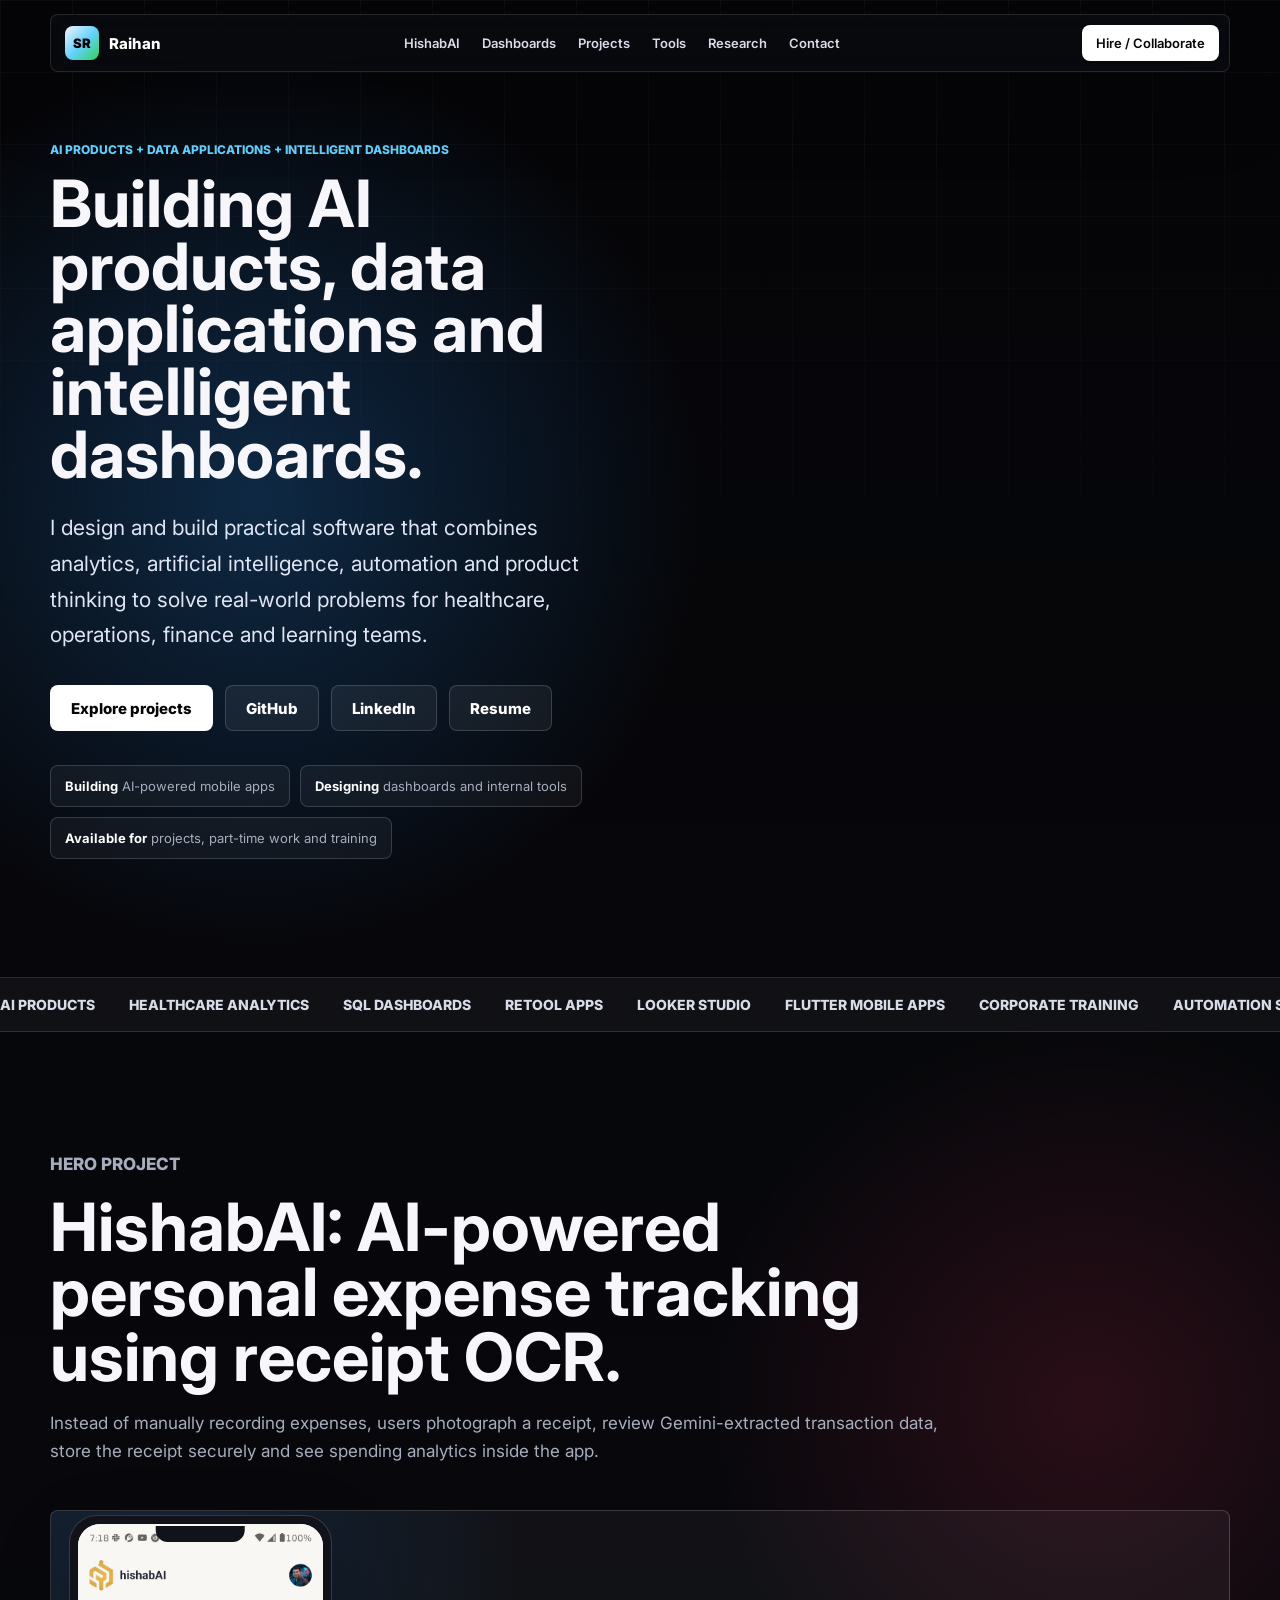
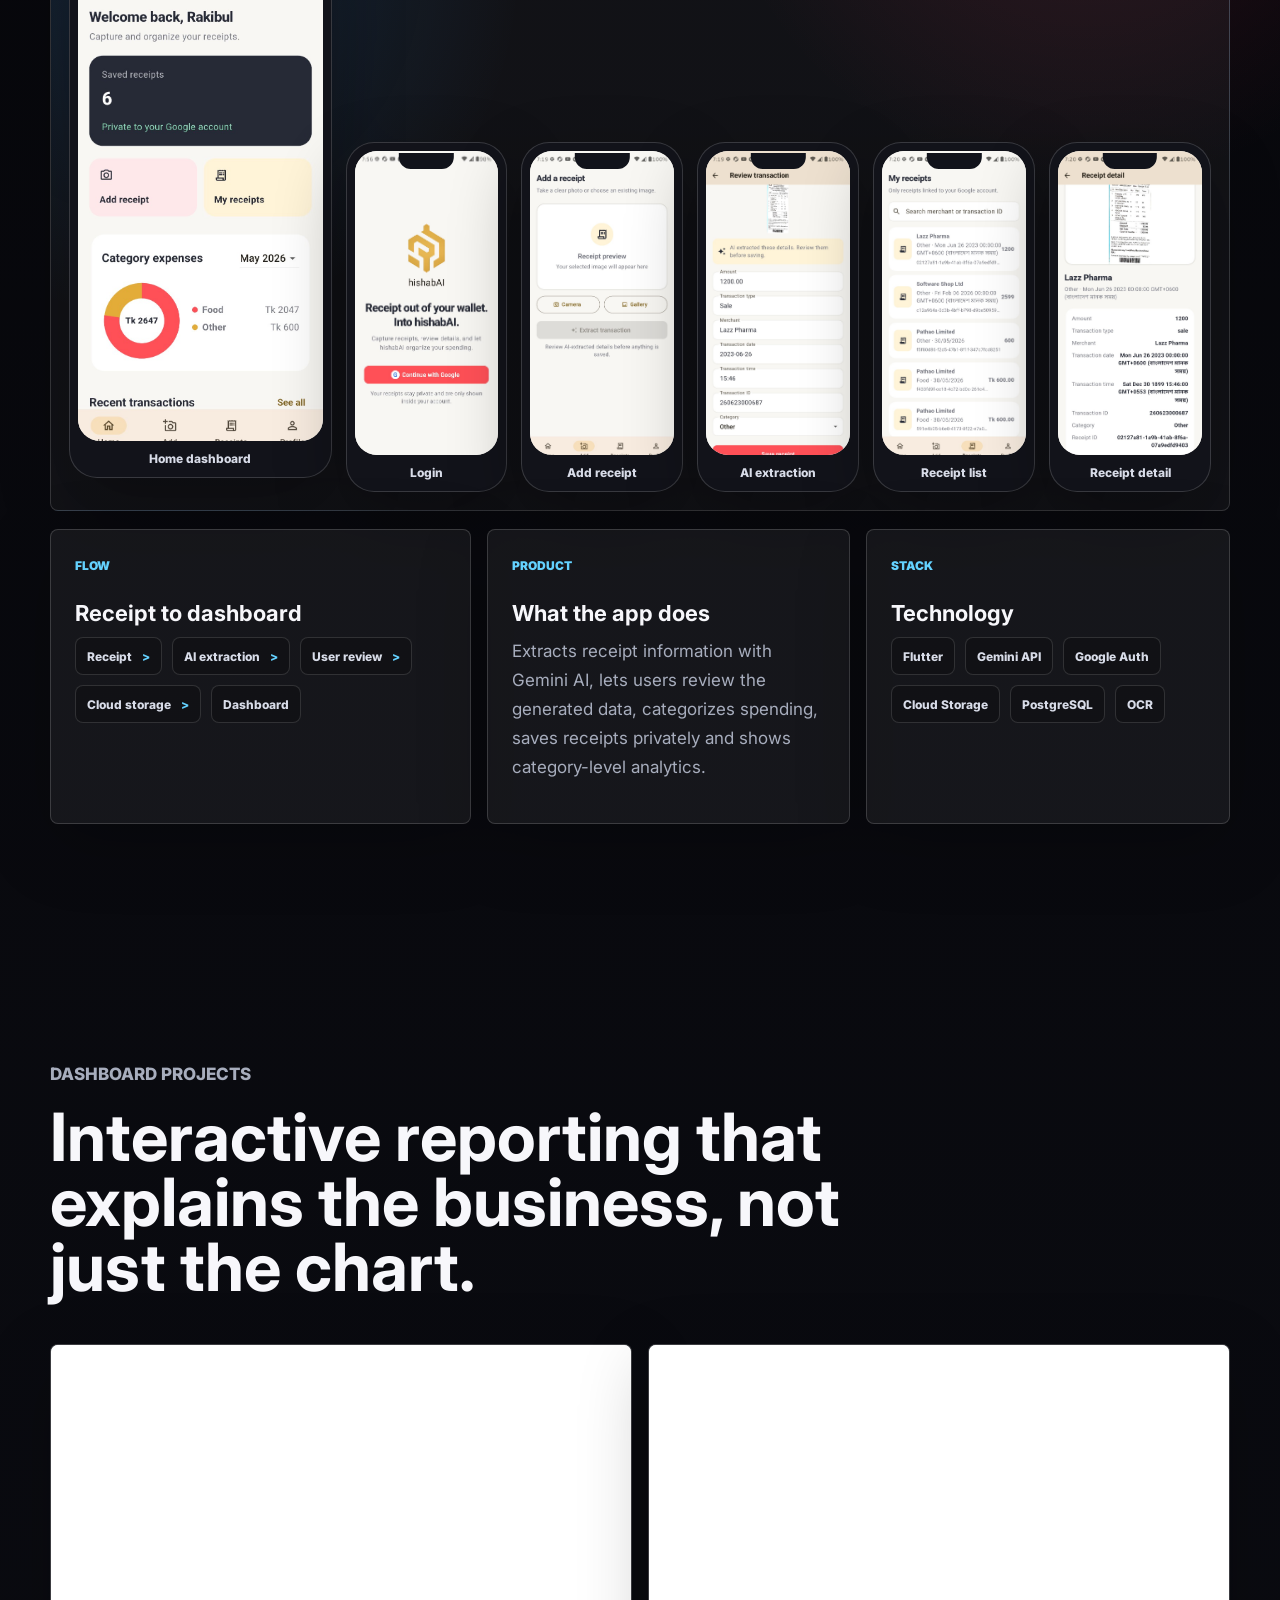
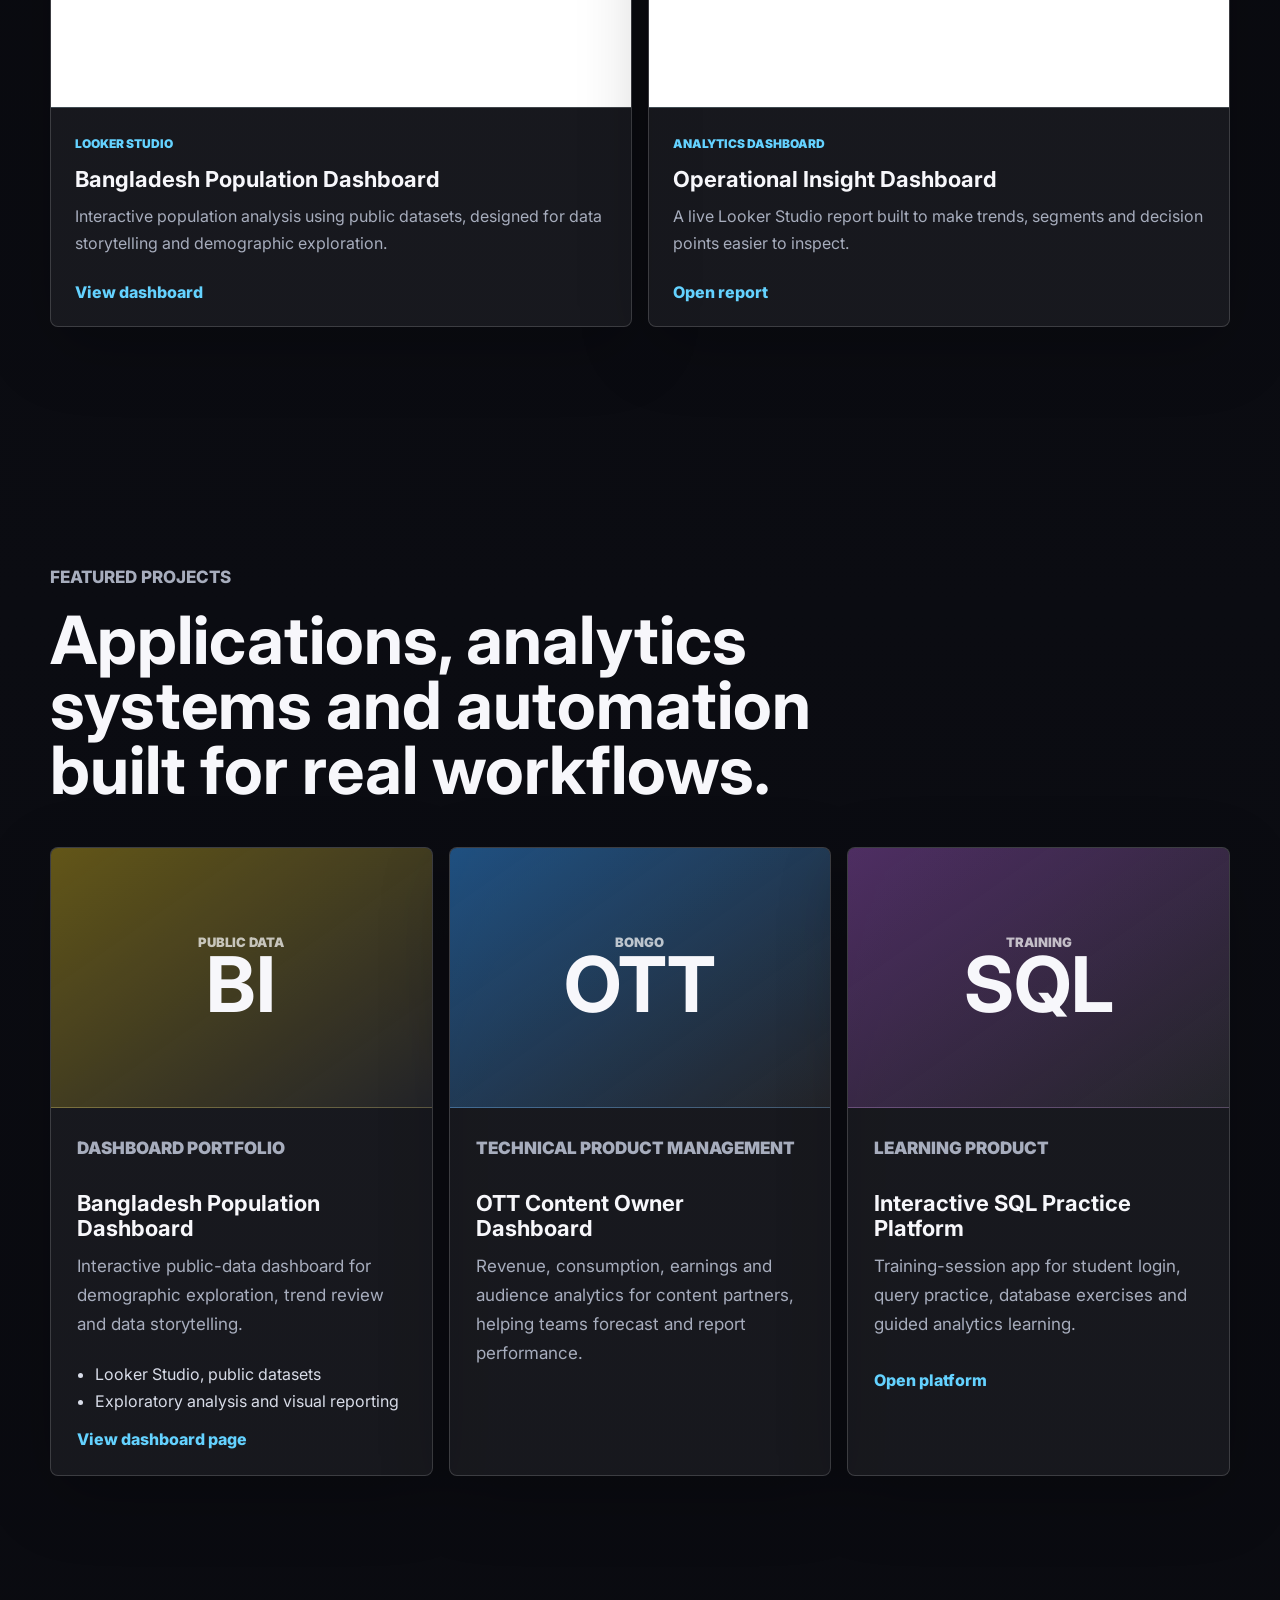
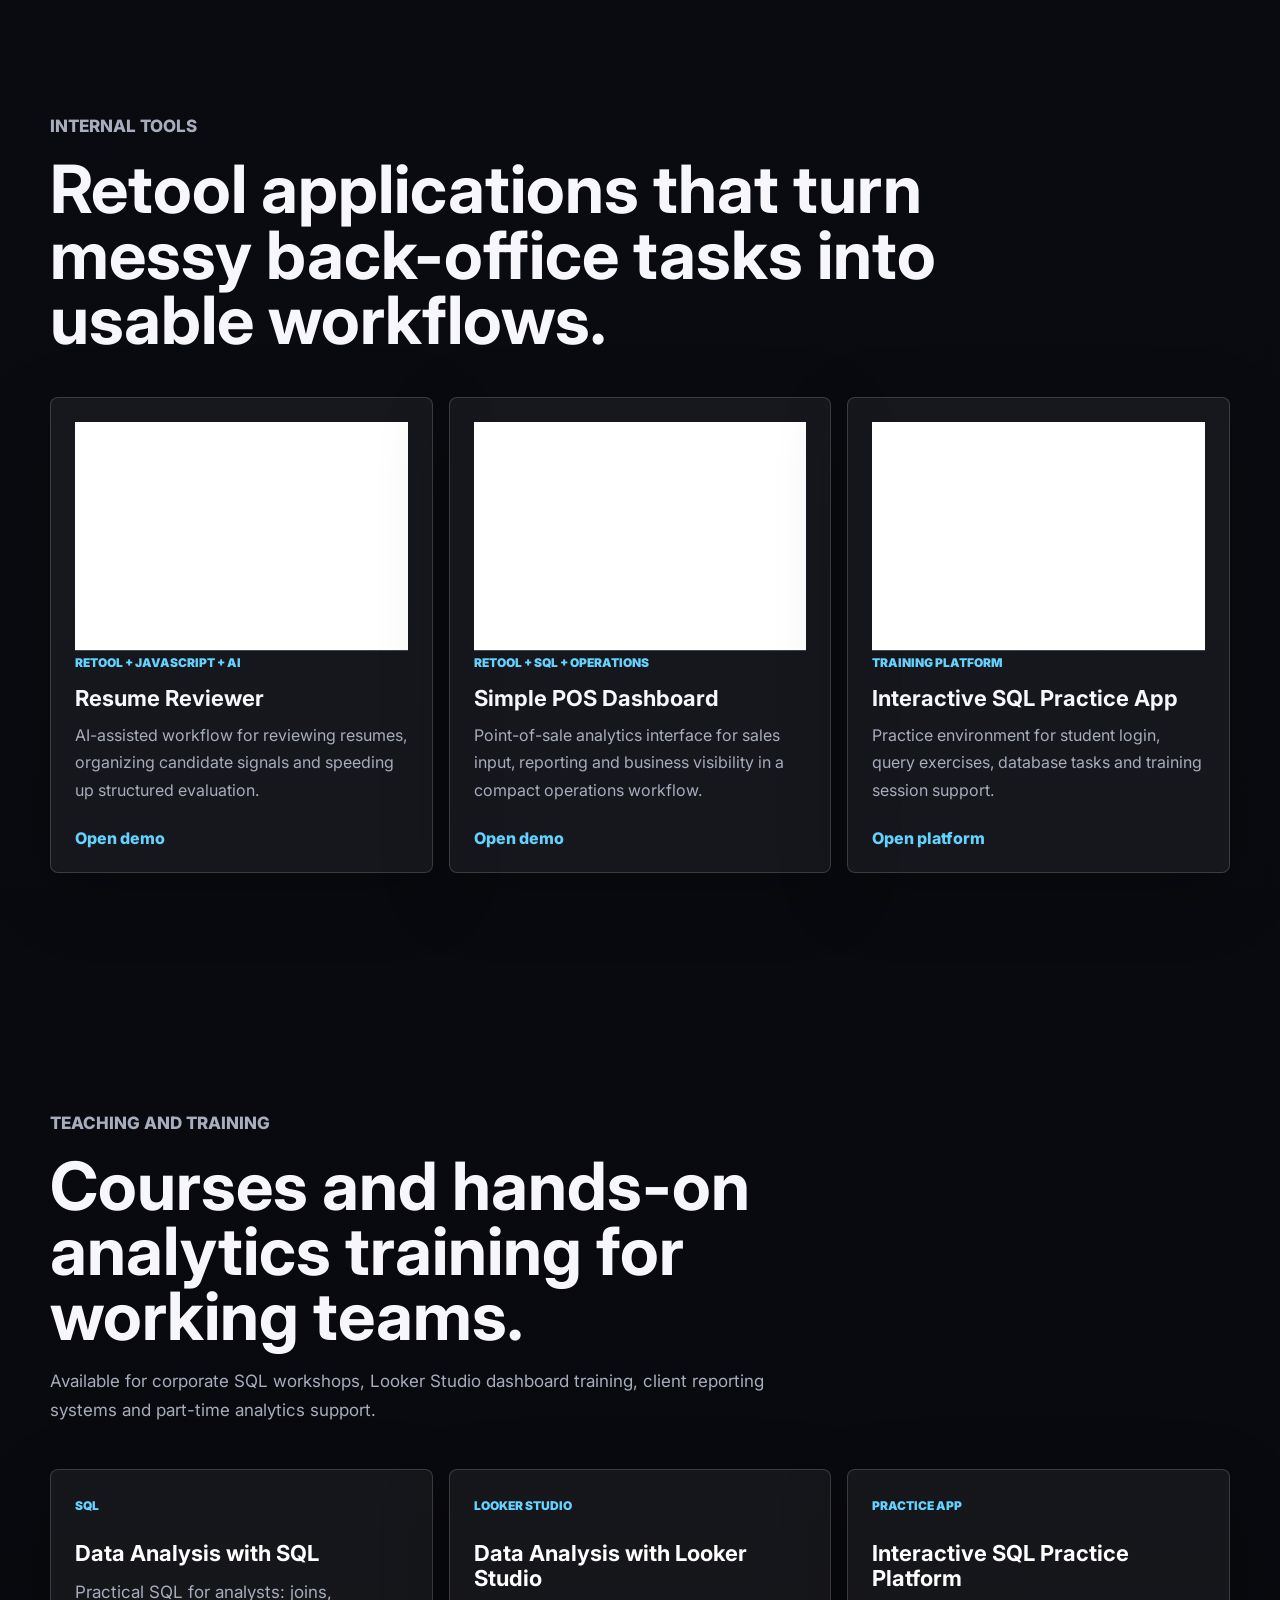
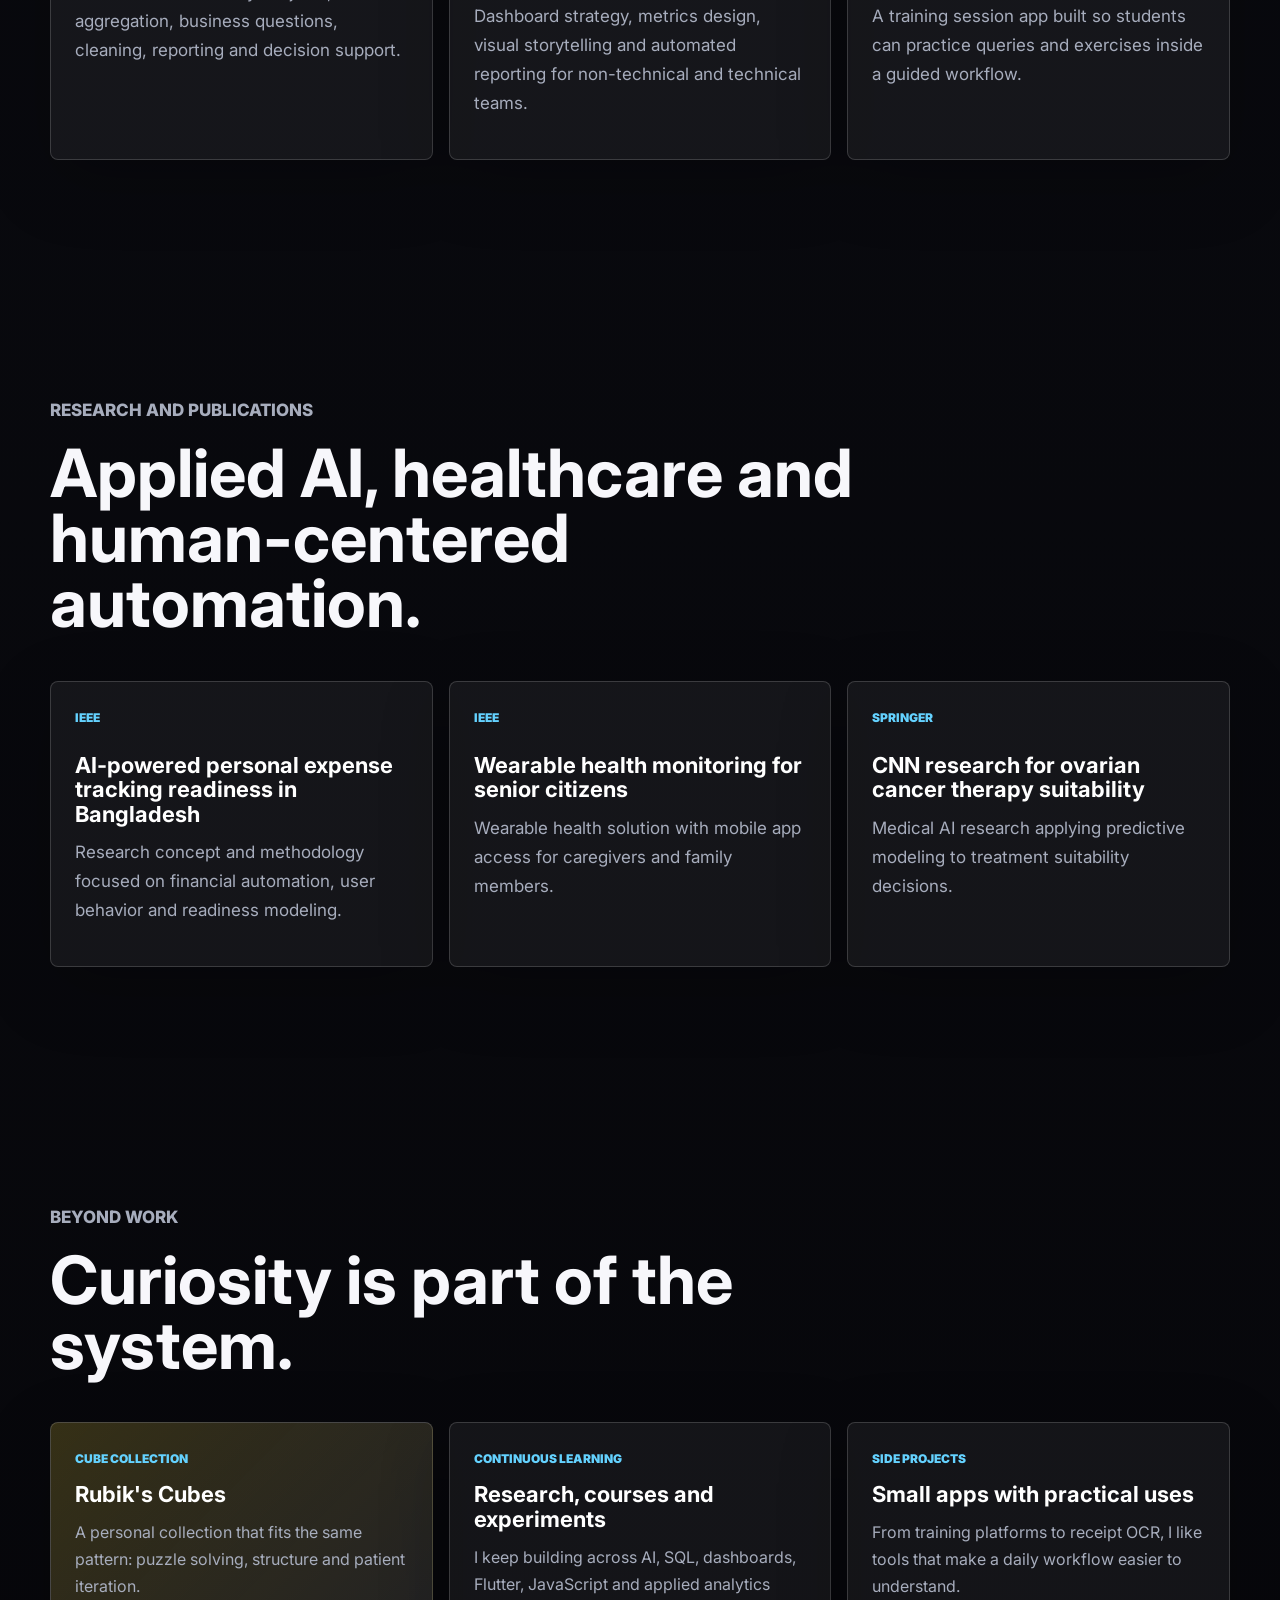
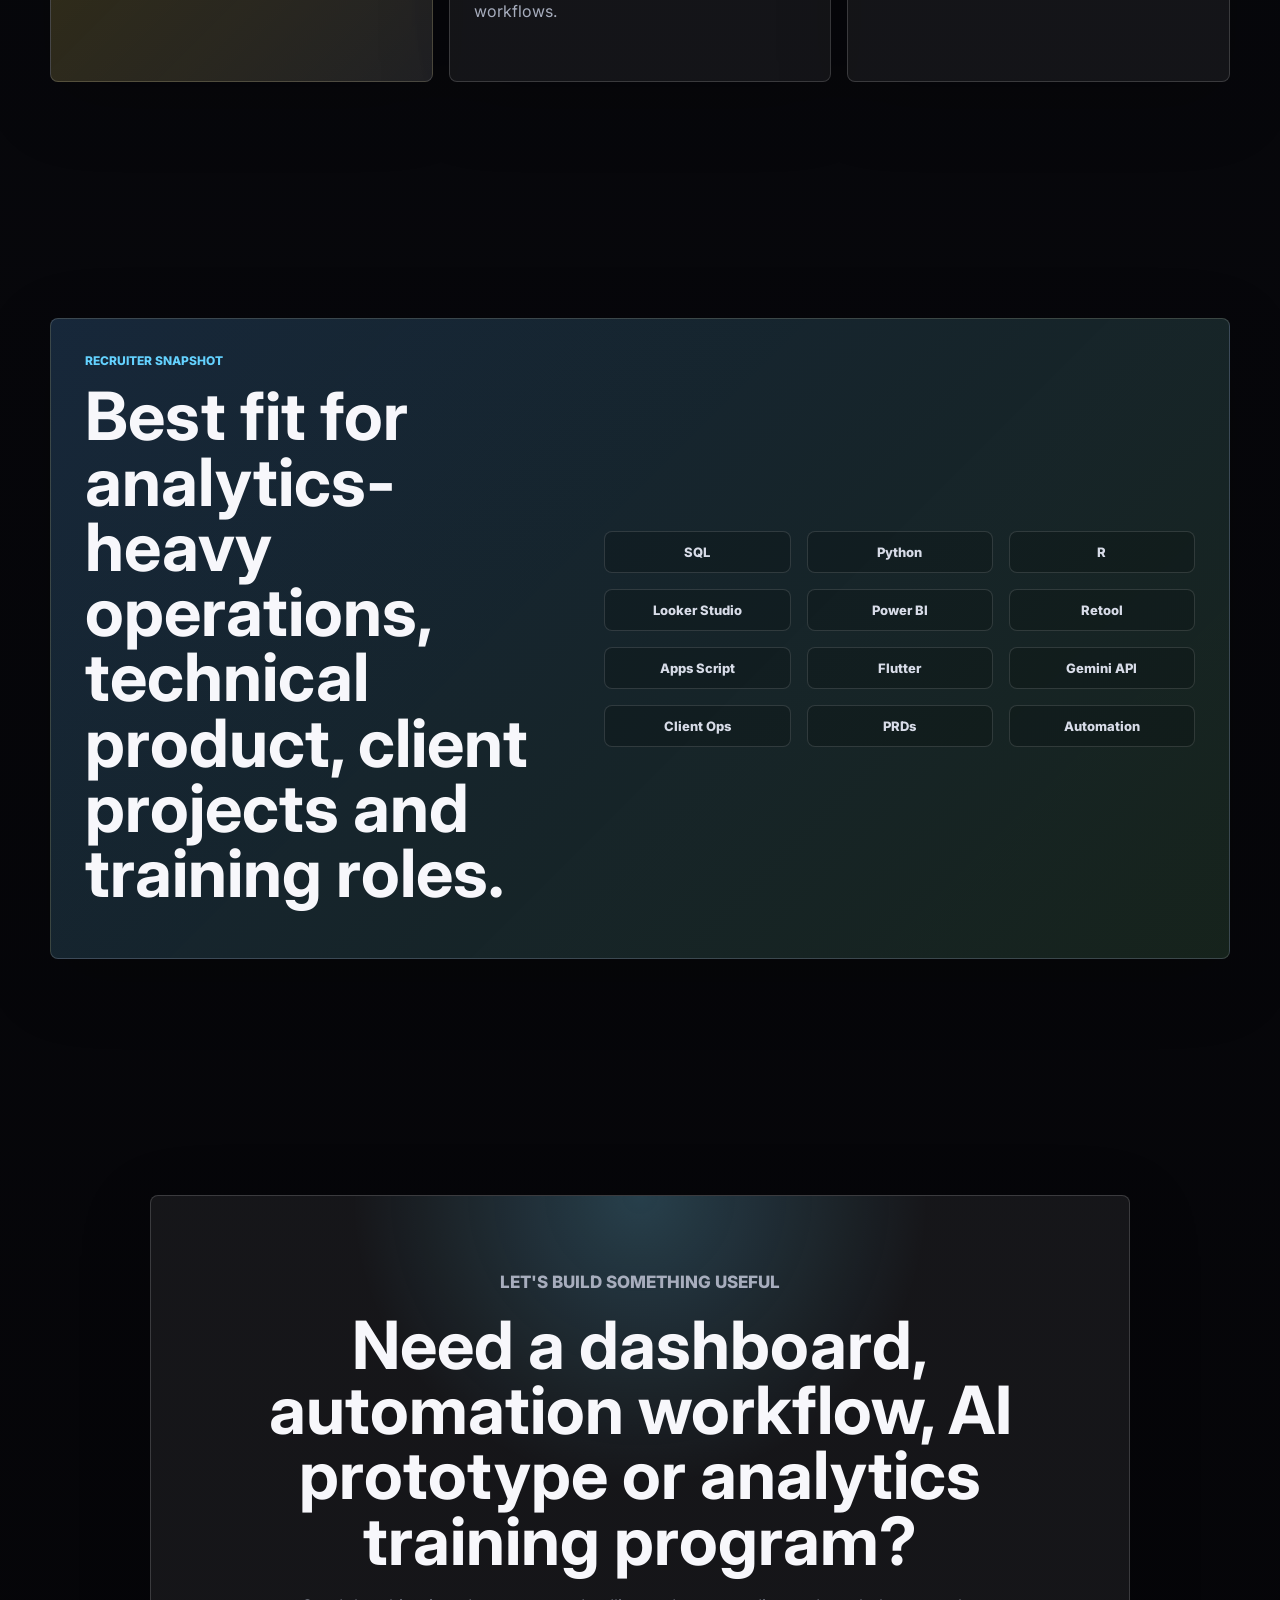
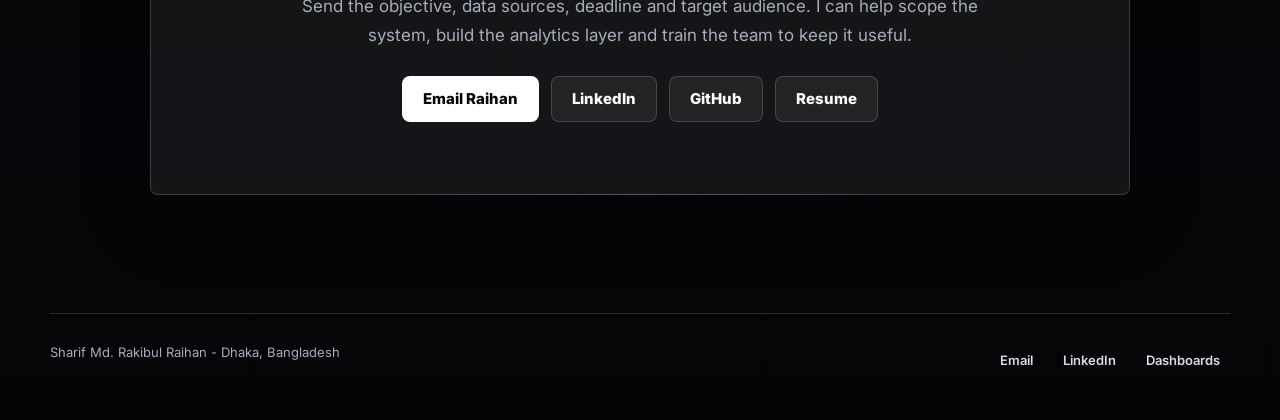
==== commit a1dc43e2: "Remove hero image and expand intro" ====
--- a/index.html
+++ b/index.html
@@ -52,13 +52,6 @@
           </div>
         </div>
 
-        <div class="portrait-stage" data-reveal>
-          <img src="assets/raihan-ai-hero.png" alt="Sharif Md. Rakibul Raihan with an AI analytics background">
-          <div class="portrait-card">
-            <span class="status-dot"></span>
-            <p>Technical product, AI applications and data analytics systems</p>
-          </div>
-        </div>
       </section>
 
       <section class="marquee" aria-label="Core services">
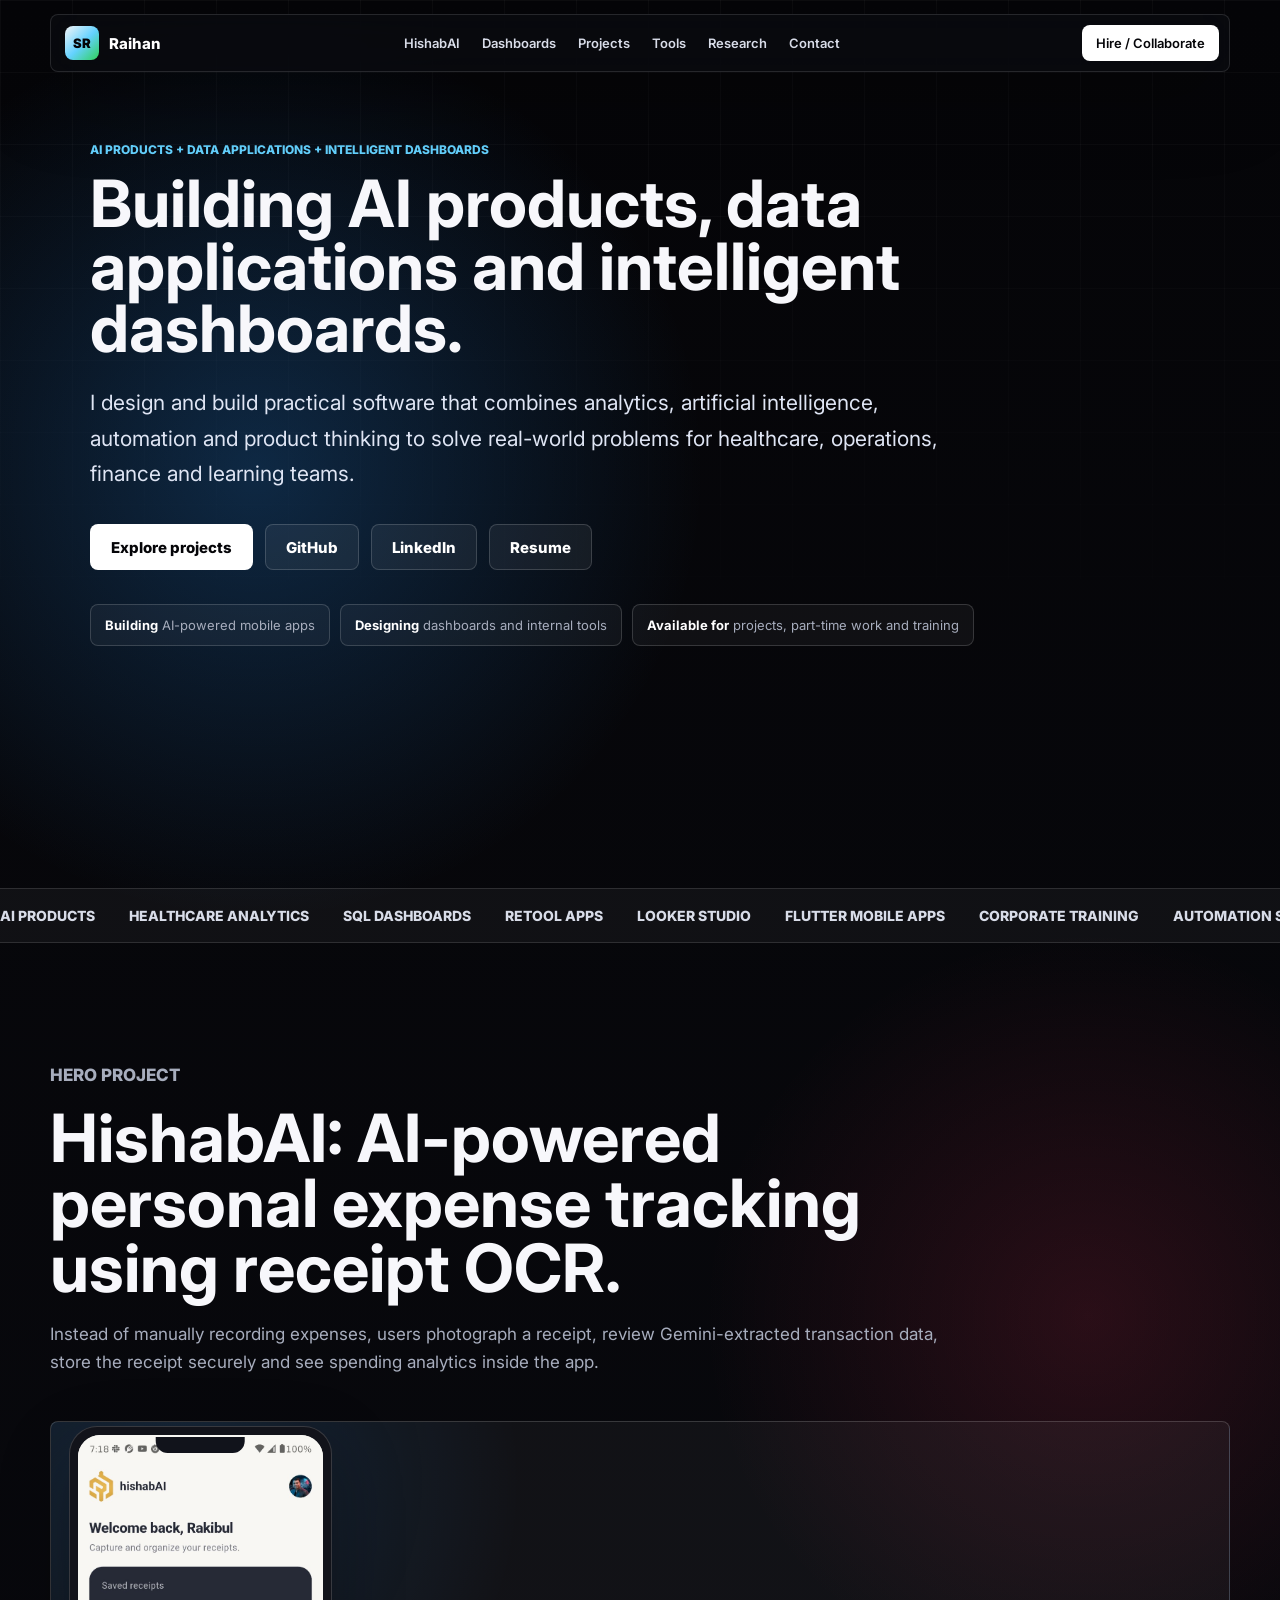
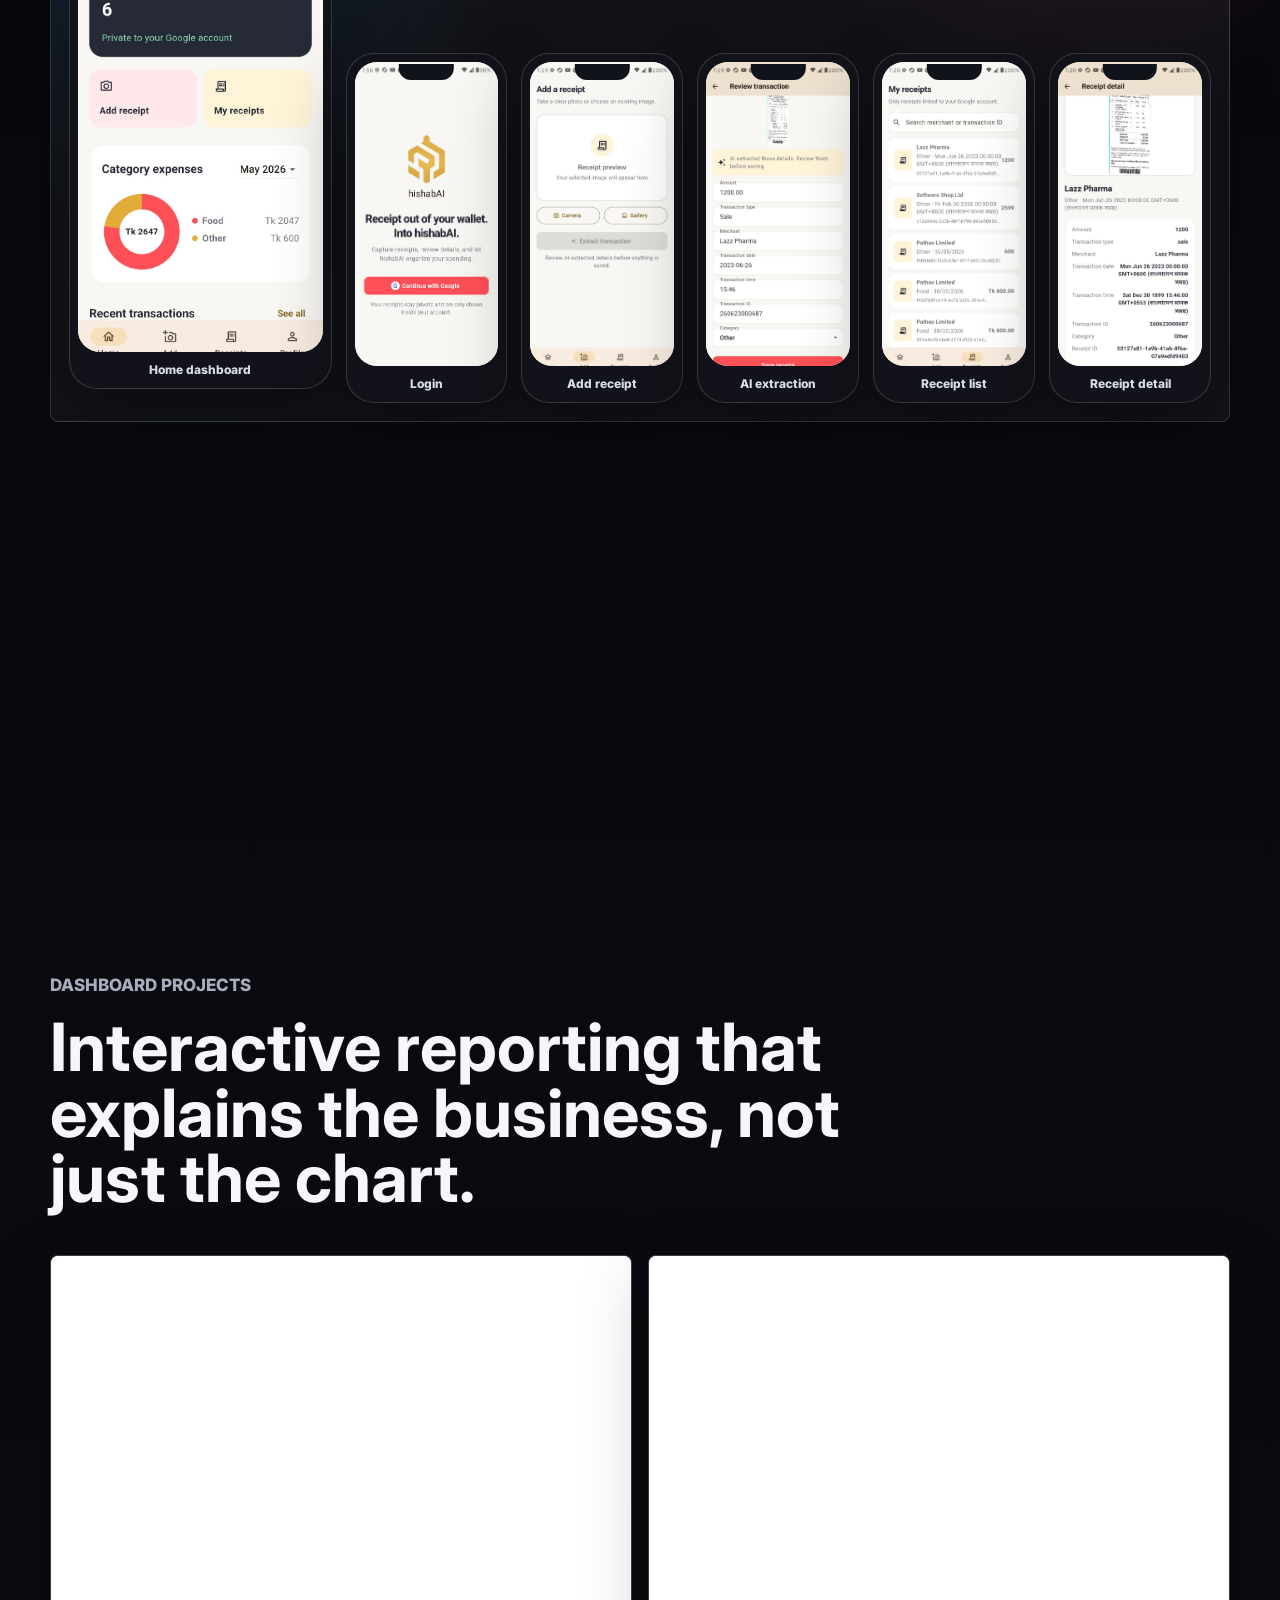
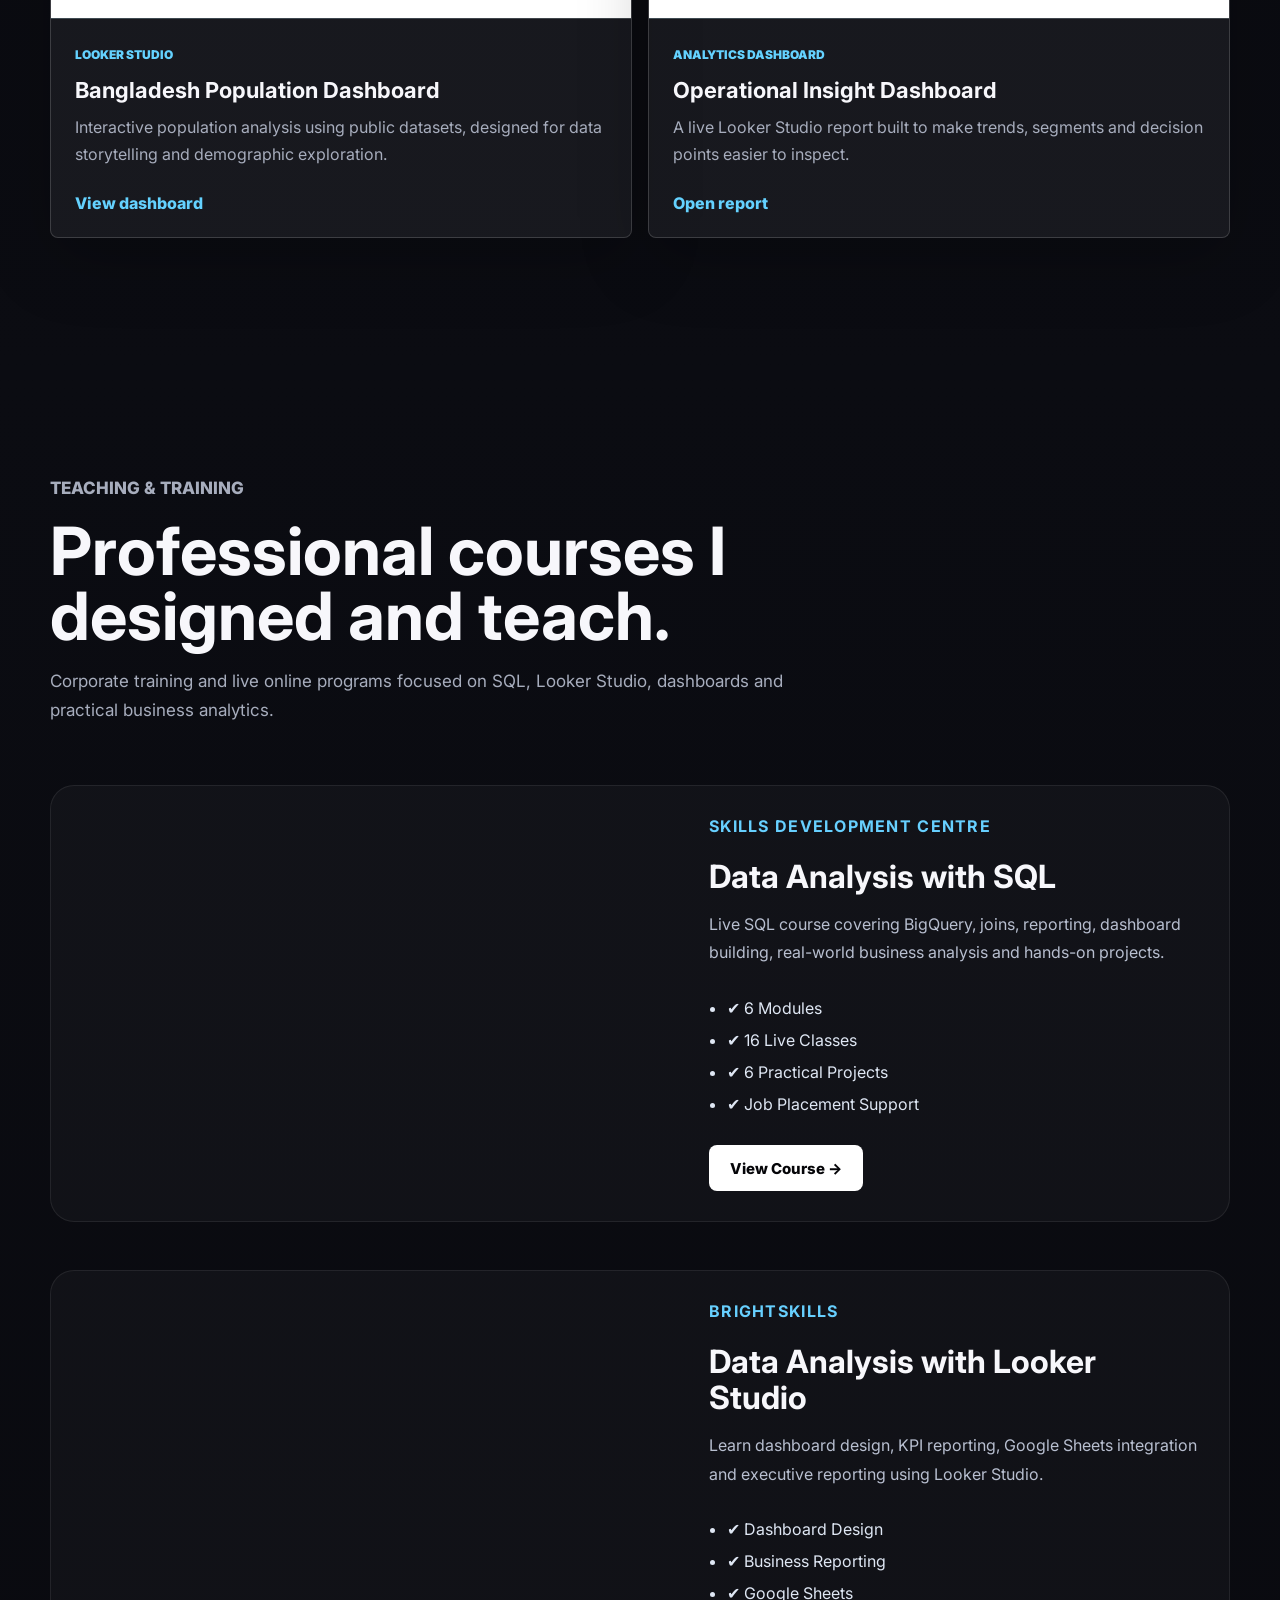
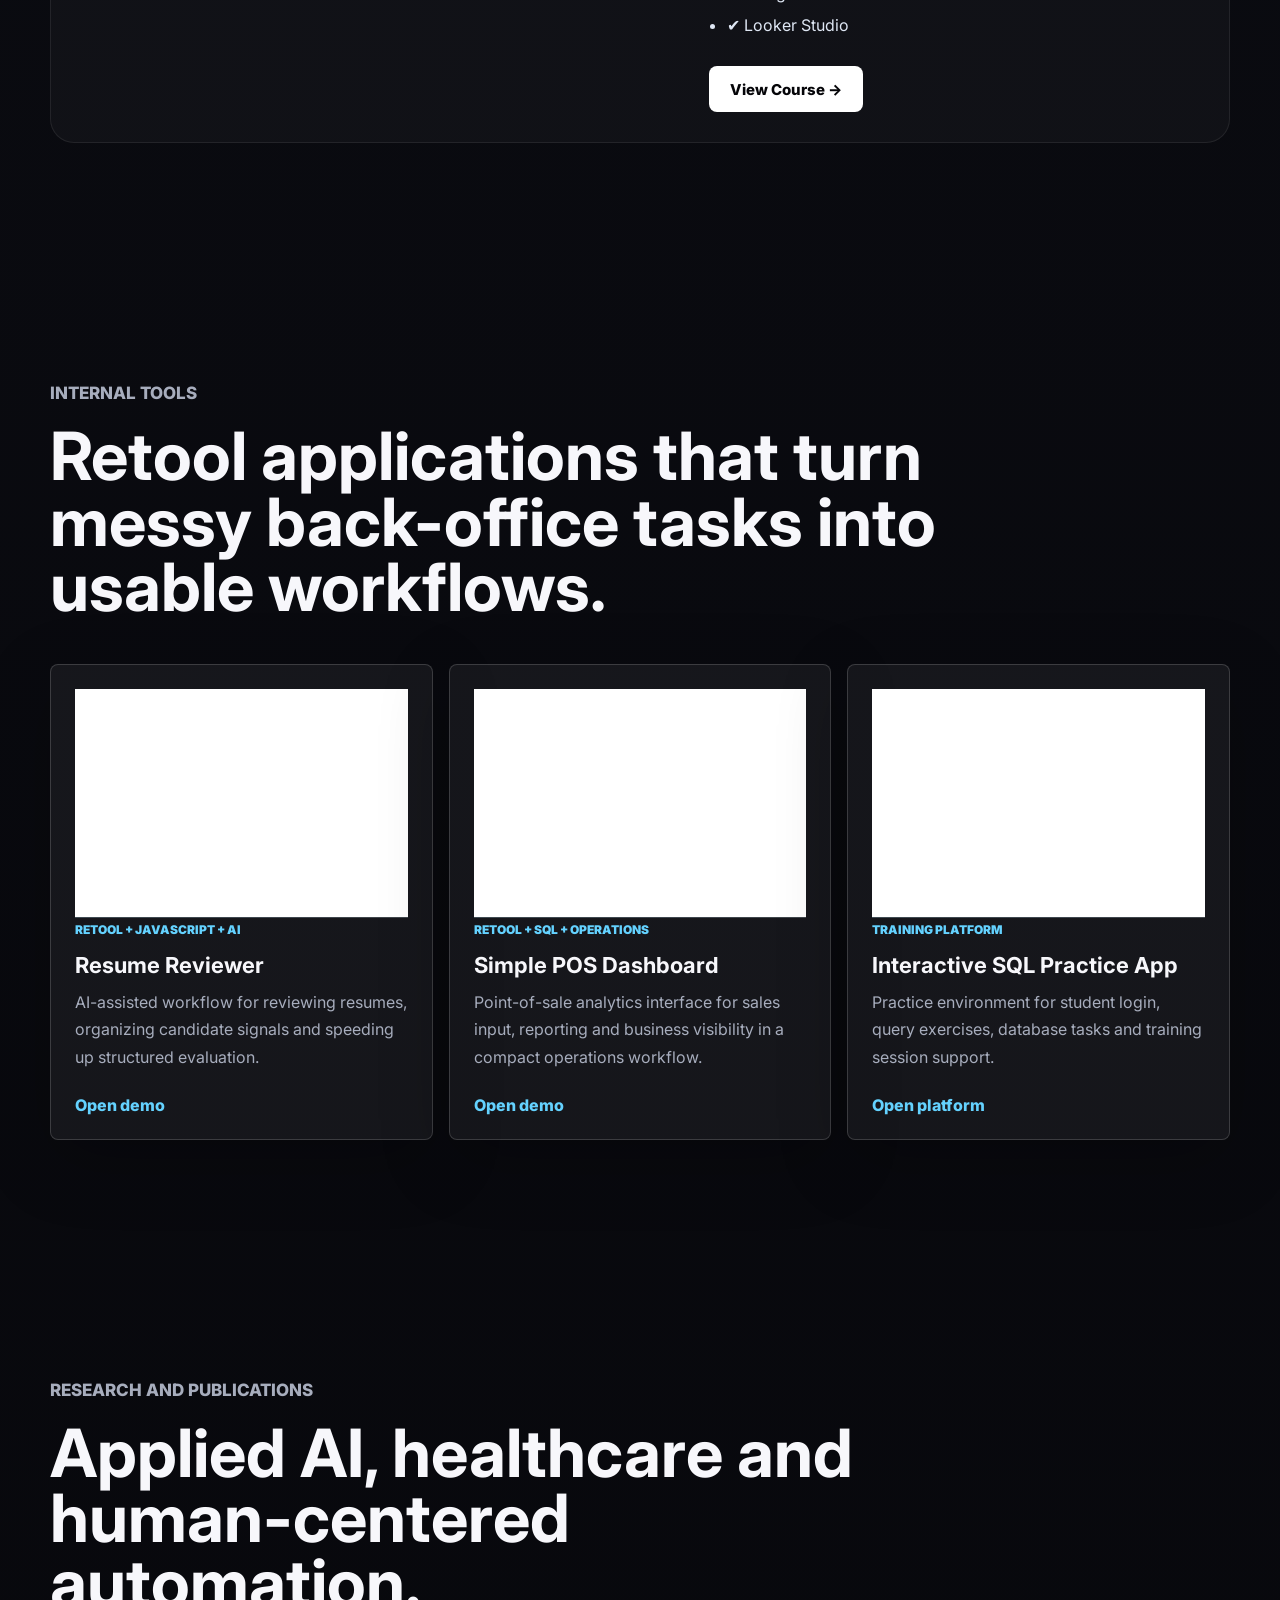
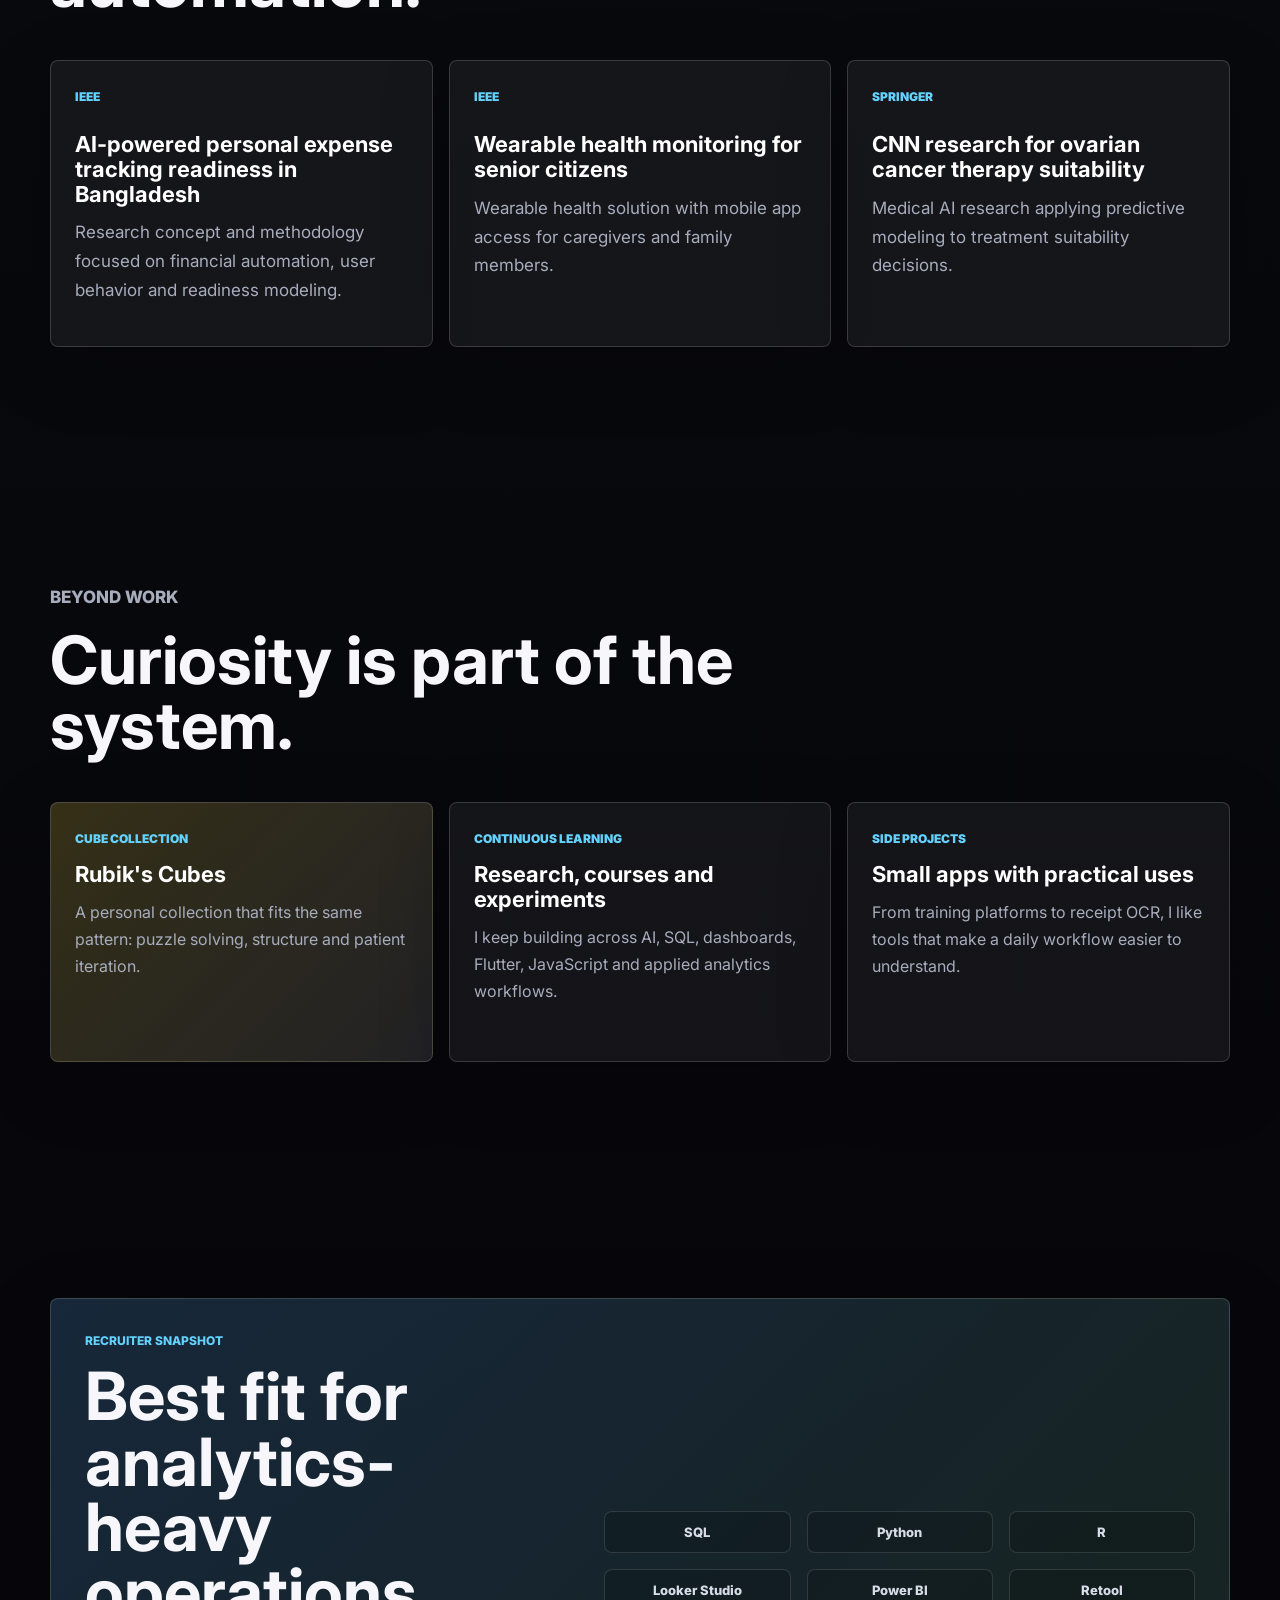
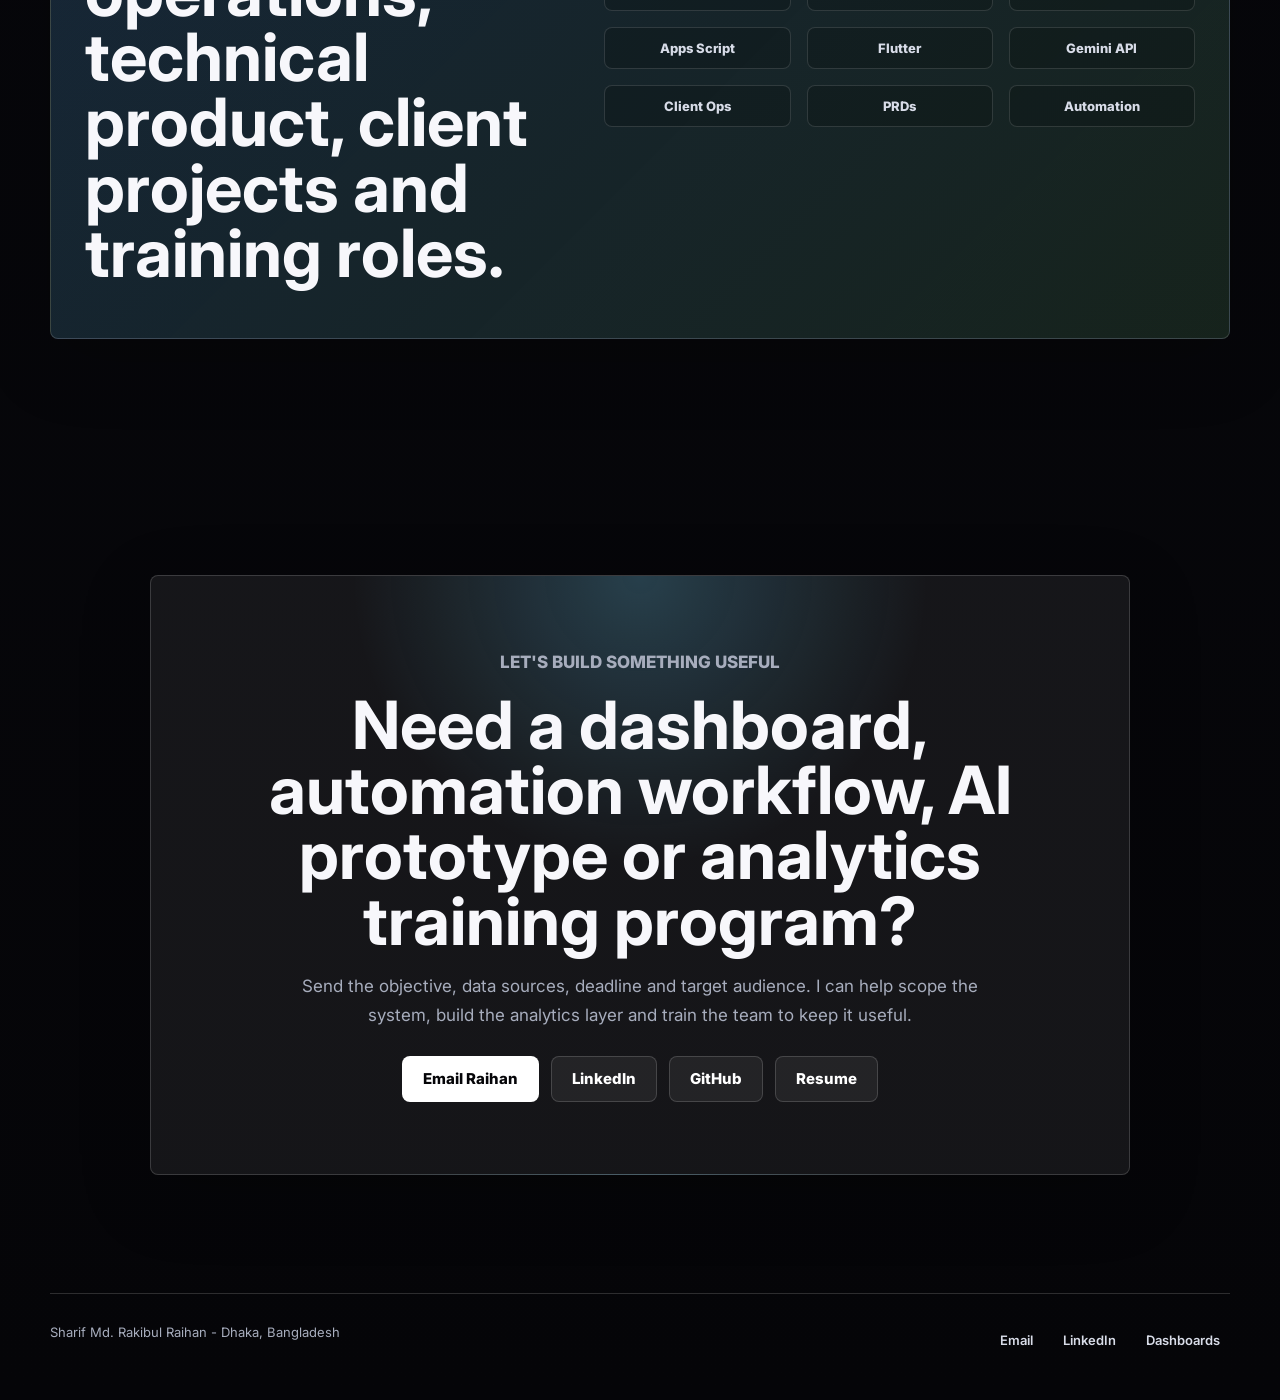
==== commit 12f89d02: "Add course showcase section with responsive styles for course cards" ====
--- a/index.html
+++ b/index.html
@@ -167,55 +167,110 @@
         </div>
       </section>
 
-      <section id="projects" class="section-pad project-section">
-        <div class="section-intro" data-reveal>
-          <p class="eyebrow">Featured projects</p>
-          <h2>Applications, analytics systems and automation built for real workflows.</h2>
-        </div>
-        <div class="project-grid">
-          <article class="project-card" data-reveal>
-            <div class="project-visual public-visual">
-              <span>Public data</span>
-              <strong>BI</strong>
-            </div>
-            <div class="project-copy">
-              <p class="tag">Dashboard portfolio</p>
-              <h3>Bangladesh Population Dashboard</h3>
-              <p>Interactive public-data dashboard for demographic exploration, trend review and data storytelling.</p>
-              <ul>
-                <li>Looker Studio, public datasets</li>
-                <li>Exploratory analysis and visual reporting</li>
-              </ul>
-              <a href="https://sites.google.com/view/rakibulraihan/dashboard/bangladesh-population" target="_blank" rel="noopener">View dashboard page</a>
-            </div>
-          </article>
-
-          <article class="project-card" data-reveal>
-            <div class="project-visual revenue-visual">
-              <span>Bongo</span>
-              <strong>OTT</strong>
-            </div>
-            <div class="project-copy">
-              <p class="tag">Technical product management</p>
-              <h3>OTT Content Owner Dashboard</h3>
-              <p>Revenue, consumption, earnings and audience analytics for content partners, helping teams forecast and report performance.</p>
-            </div>
-          </article>
-
-          <article class="project-card" data-reveal>
-            <div class="project-visual fraud-visual">
-              <span>Training</span>
-              <strong>SQL</strong>
-            </div>
-            <div class="project-copy">
-              <p class="tag">Learning product</p>
-              <h3>Interactive SQL Practice Platform</h3>
-              <p>Training-session app for student login, query practice, database exercises and guided analytics learning.</p>
-              <a href="https://smrraihan.retool.com/apps/4a655716-e92f-11f0-9333-e7f1918ca81a/basic_training/login" target="_blank" rel="noopener">Open platform</a>
-            </div>
-          </article>
-        </div>
-      </section>
+<section class="section-pad training-section">
+  <div class="section-intro narrow" data-reveal>
+    <p class="eyebrow">Teaching & Training</p>
+    <h2>Professional courses I designed and teach.</h2>
+    <p>
+      Corporate training and live online programs focused on SQL,
+      Looker Studio, dashboards and practical business analytics.
+    </p>
+  </div>
+
+  <div class="course-showcase">
+
+    <!-- SQL COURSE -->
+
+    <article class="course-card" data-reveal>
+
+      <div class="course-video">
+        <iframe
+          src="https://www.youtube.com/embed/QcdYVPvOI-g"
+          title="Data Analysis with SQL"
+          allowfullscreen>
+        </iframe>
+      </div>
+
+      <div class="course-content">
+
+        <span class="course-badge">
+          Skills Development Centre
+        </span>
+
+        <h3>Data Analysis with SQL</h3>
+
+        <p>
+          Live SQL course covering BigQuery, joins, reporting,
+          dashboard building, real-world business analysis and
+          hands-on projects.
+        </p>
+
+        <ul class="course-features">
+          <li>✔ 6 Modules</li>
+          <li>✔ 16 Live Classes</li>
+          <li>✔ 6 Practical Projects</li>
+          <li>✔ Job Placement Support</li>
+        </ul>
+
+        <a
+          class="button primary"
+          href="https://sdcbd.net/data-analysis-with-sql/"
+          target="_blank">
+          View Course →
+        </a>
+
+      </div>
+
+    </article>
+
+
+    <!-- LOOKER COURSE -->
+
+    <article class="course-card" data-reveal>
+
+      <div class="course-video">
+        <iframe
+          src="https://www.youtube.com/embed/krG-wiv6jLQ"
+          title="Looker Studio Course"
+          allowfullscreen>
+        </iframe>
+      </div>
+
+      <div class="course-content">
+
+        <span class="course-badge">
+          BrightSkills
+        </span>
+
+        <h3>Data Analysis with Looker Studio</h3>
+
+        <p>
+          Learn dashboard design, KPI reporting,
+          Google Sheets integration and executive
+          reporting using Looker Studio.
+        </p>
+
+        <ul class="course-features">
+          <li>✔ Dashboard Design</li>
+          <li>✔ Business Reporting</li>
+          <li>✔ Google Sheets</li>
+          <li>✔ Looker Studio</li>
+        </ul>
+
+        <a
+          class="button primary"
+          href="https://www.brightskills.com/course-details/data-analysis-with-looker-studio"
+          target="_blank">
+          View Course →
+        </a>
+
+      </div>
+
+    </article>
+
+  </div>
+</section>
+
 
       <section id="tools" class="section-pad tools-section">
         <div class="section-intro" data-reveal>
@@ -250,31 +305,6 @@
             <p>Practice environment for student login, query exercises, database tasks and training session support.</p>
             <a href="https://smrraihan.retool.com/apps/4a655716-e92f-11f0-9333-e7f1918ca81a/basic_training/login" target="_blank" rel="noopener">Open platform</a>
           </article>
-        </div>
-      </section>
-
-      <section class="section-pad training-section">
-        <div class="section-intro narrow" data-reveal>
-          <p class="eyebrow">Teaching and training</p>
-          <h2>Courses and hands-on analytics training for working teams.</h2>
-          <p>Available for corporate SQL workshops, Looker Studio dashboard training, client reporting systems and part-time analytics support.</p>
-        </div>
-        <div class="training-grid">
-          <a class="training-card" href="https://sdcbd.net/data-analysis-with-sql/" target="_blank" rel="noopener" data-reveal>
-            <span>SQL</span>
-            <h3>Data Analysis with SQL</h3>
-            <p>Practical SQL for analysts: joins, aggregation, business questions, cleaning, reporting and decision support.</p>
-          </a>
-          <a class="training-card" href="https://www.brightskills.com/course-details/data-analysis-with-looker-studio" target="_blank" rel="noopener" data-reveal>
-            <span>Looker Studio</span>
-            <h3>Data Analysis with Looker Studio</h3>
-            <p>Dashboard strategy, metrics design, visual storytelling and automated reporting for non-technical and technical teams.</p>
-          </a>
-          <a class="training-card" href="https://smrraihan.retool.com/apps/4a655716-e92f-11f0-9333-e7f1918ca81a/basic_training/login" target="_blank" rel="noopener" data-reveal>
-            <span>Practice app</span>
-            <h3>Interactive SQL Practice Platform</h3>
-            <p>A training session app built so students can practice queries and exercises inside a guided workflow.</p>
-          </a>
         </div>
       </section>
 
--- a/styles.css
+++ b/styles.css
@@ -143,10 +143,8 @@
 }
 
 .hero {
-  display: grid;
-  grid-template-columns: minmax(0, 1.04fr) minmax(360px, 0.96fr);
-  gap: 58px;
-  align-items: center;
+  display: block;
+  width: 100%;
   min-height: calc(100vh - 84px);
   padding-top: 70px;
 }
@@ -169,11 +167,11 @@
 }
 
 h1 {
-  max-width: 780px;
-  margin-bottom: 24px;
-  font-size: clamp(44px, 5.1vw, 72px);
-  line-height: 0.96;
-  letter-spacing: 0;
+    max-width: 1100px;
+    margin-bottom: 24px;
+    font-size: clamp(44px, 5.1vw, 72px);
+    line-height: 0.96;
+    letter-spacing: 0;
 }
 
 h2 {
@@ -204,7 +202,7 @@
 }
 
 .hero-lead {
-  max-width: 680px;
+  max-width: 900px;
   margin-bottom: 32px;
   color: #dfe5f4;
   font-size: clamp(18px, 1.7vw, 21px);
@@ -270,9 +268,10 @@
   position: relative;
 }
 
-.hero-copy,
-.hero-visual {
-  min-width: 0;
+.hero-copy {
+    width: 100%;
+    max-width: 1100px;
+    margin: 0 auto;
 }
 
 .portrait-stage {
@@ -1222,3 +1221,81 @@
     height: 48px;
   }
 }
+
+.course-showcase{
+    display:flex;
+    flex-direction:column;
+    gap:48px;
+    margin-top:60px;
+}
+
+.course-card{
+    display:grid;
+    grid-template-columns:1.2fr 1fr;
+    gap:40px;
+
+    background:rgba(255,255,255,.03);
+
+    border:1px solid rgba(255,255,255,.08);
+
+    border-radius:24px;
+
+    padding:30px;
+
+    align-items:center;
+}
+
+.course-video iframe{
+    width:100%;
+    aspect-ratio:16/9;
+
+    border:none;
+
+    border-radius:16px;
+}
+
+.course-content h3{
+    font-size:2rem;
+    margin:15px 0;
+}
+
+.course-content p{
+    color:#b8bfd0;
+    line-height:1.8;
+}
+
+.course-badge{
+    display:inline-block;
+
+    color:#67d0ff;
+
+    font-weight:700;
+
+    margin-bottom:8px;
+
+    text-transform:uppercase;
+
+    letter-spacing:.08em;
+}
+
+.course-features{
+    margin:25px 0;
+
+    padding-left:18px;
+
+    line-height:2;
+}
+
+.course-features li{
+    color:#dfe7f4;
+}
+
+@media(max-width:900px){
+
+.course-card{
+
+grid-template-columns:1fr;
+
+}
+
+}
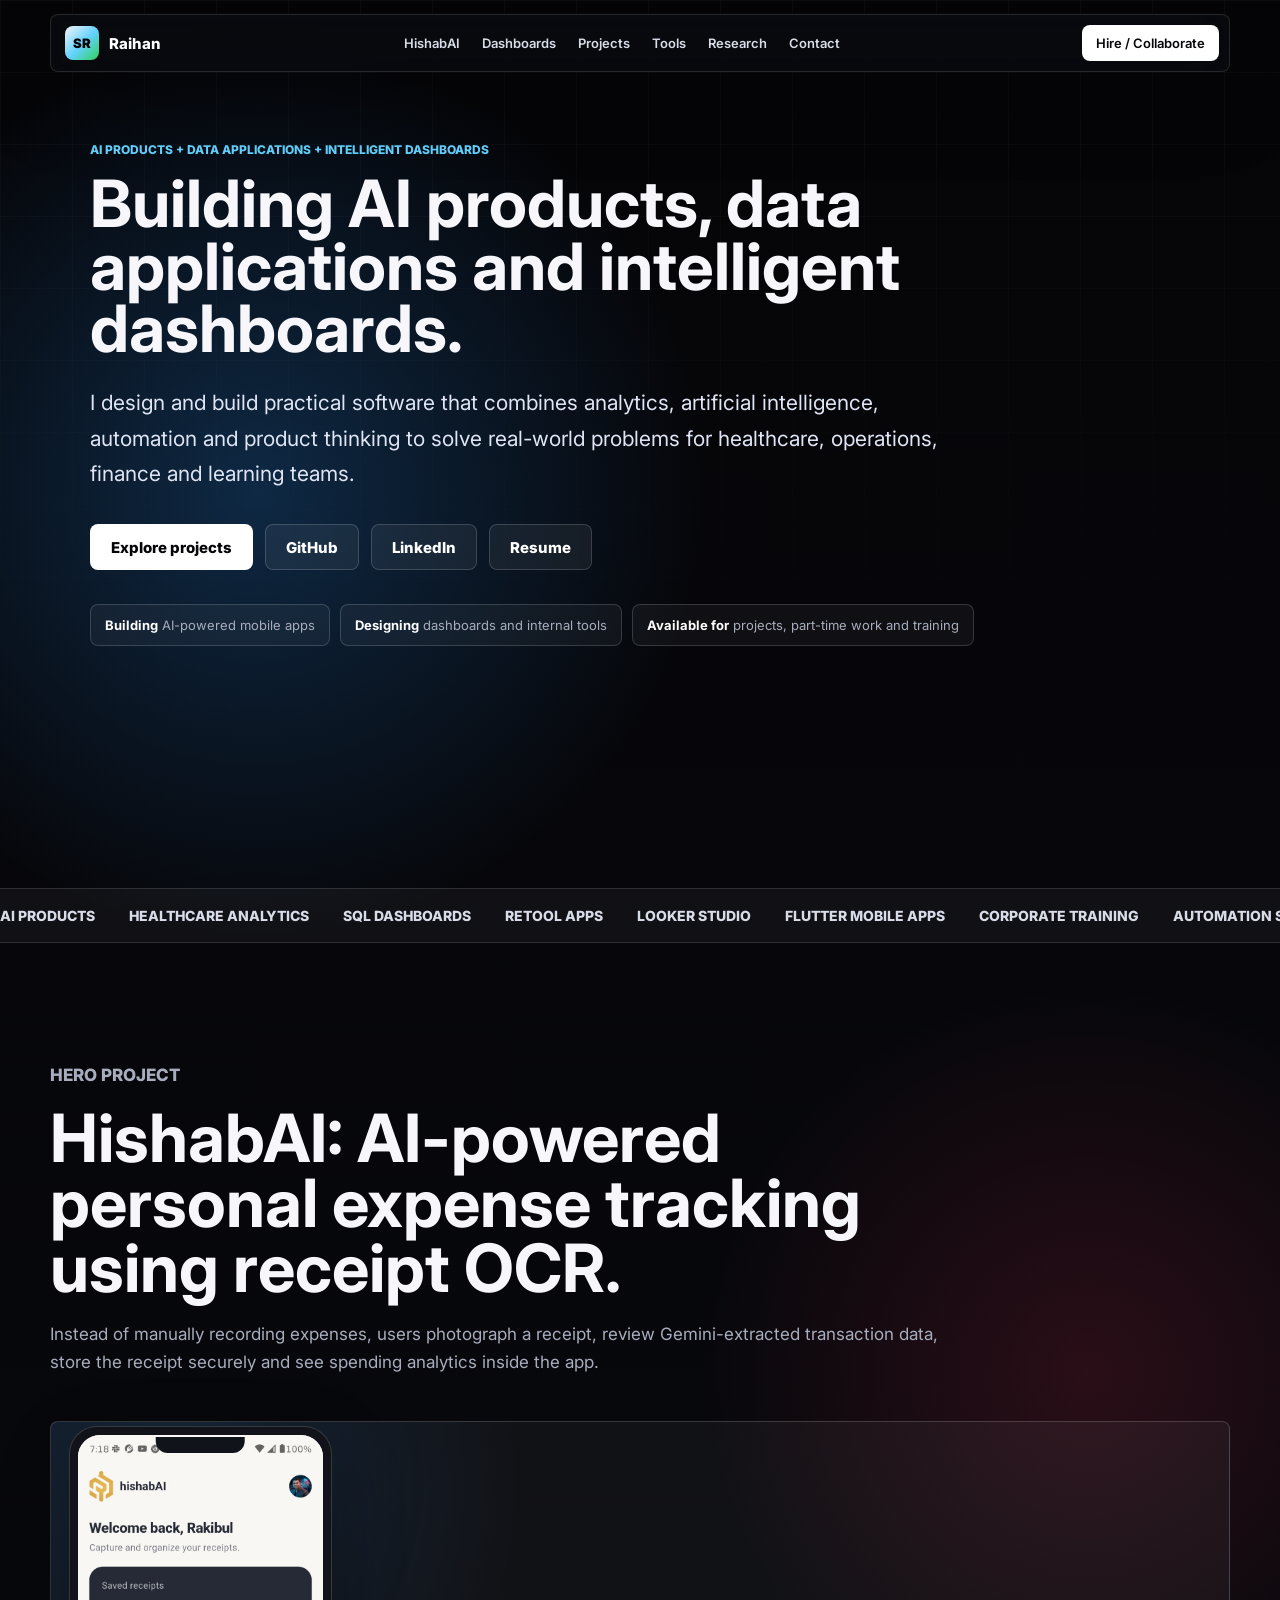
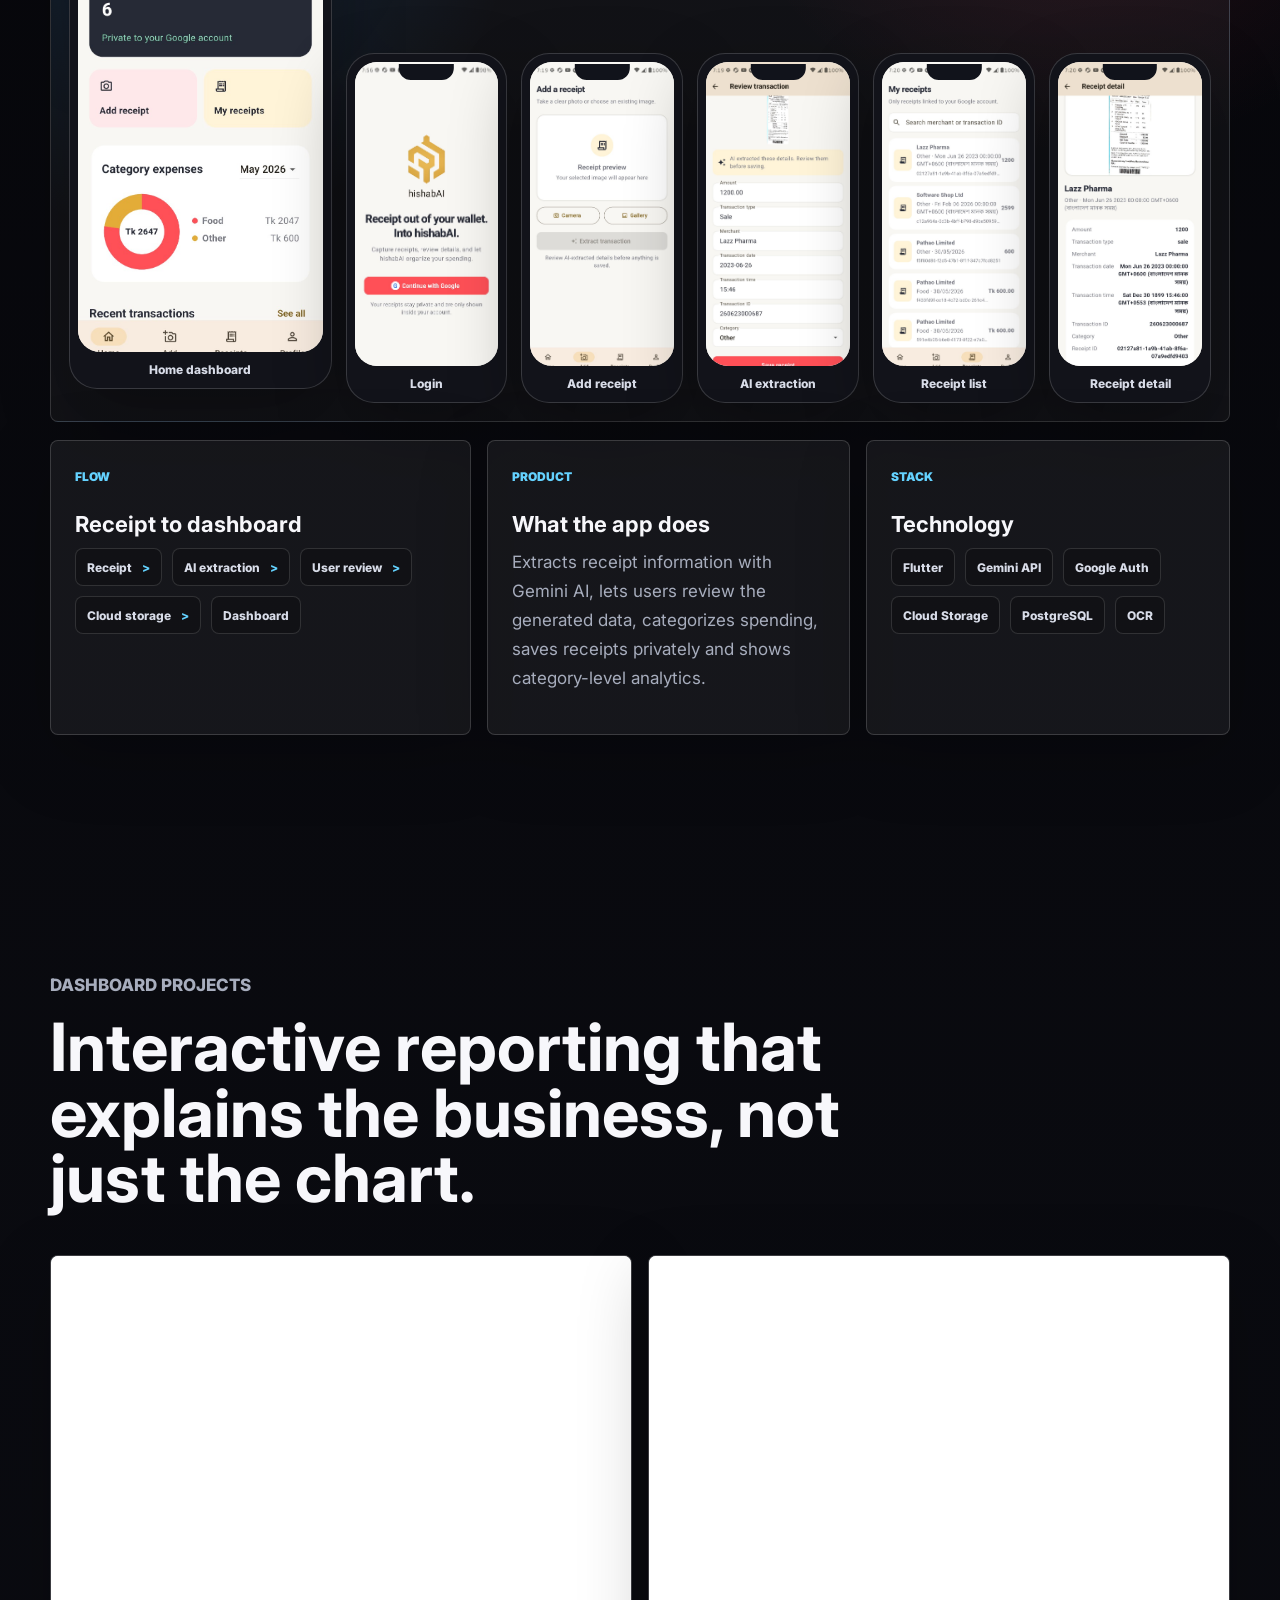
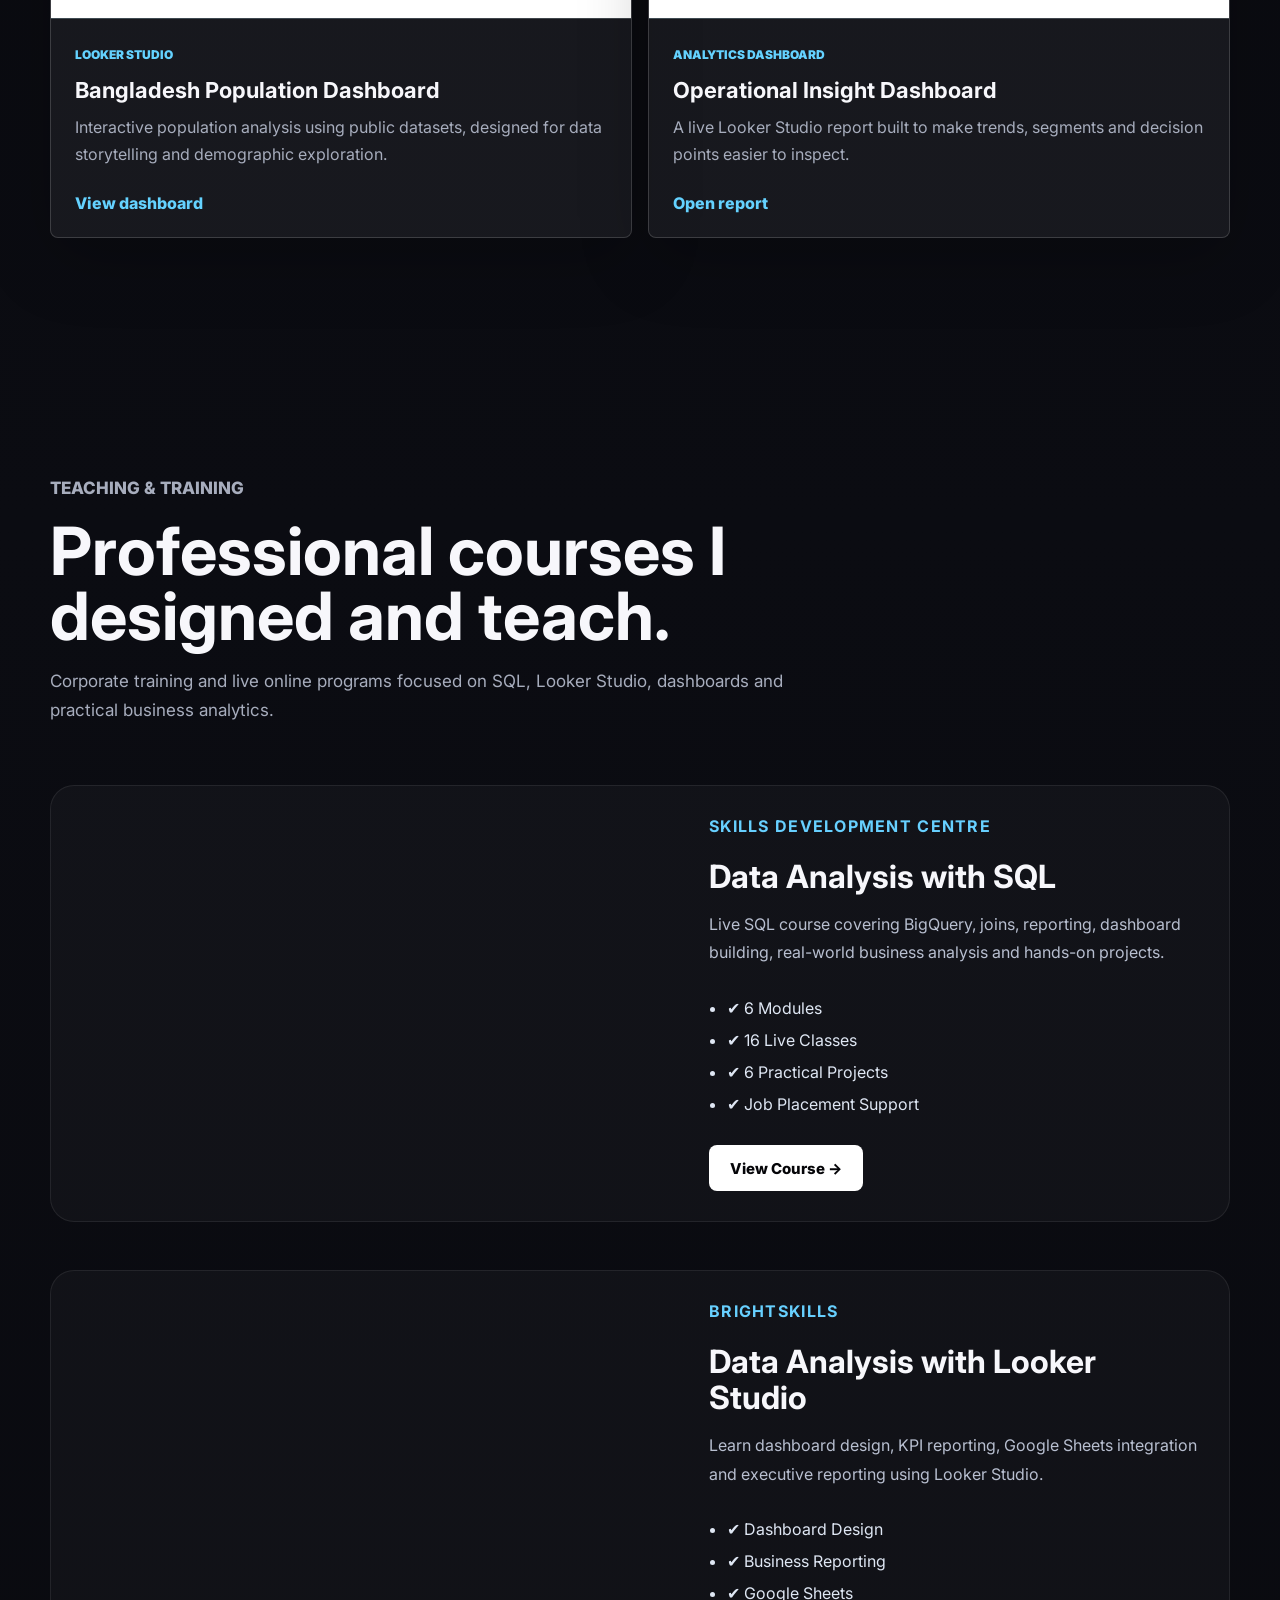
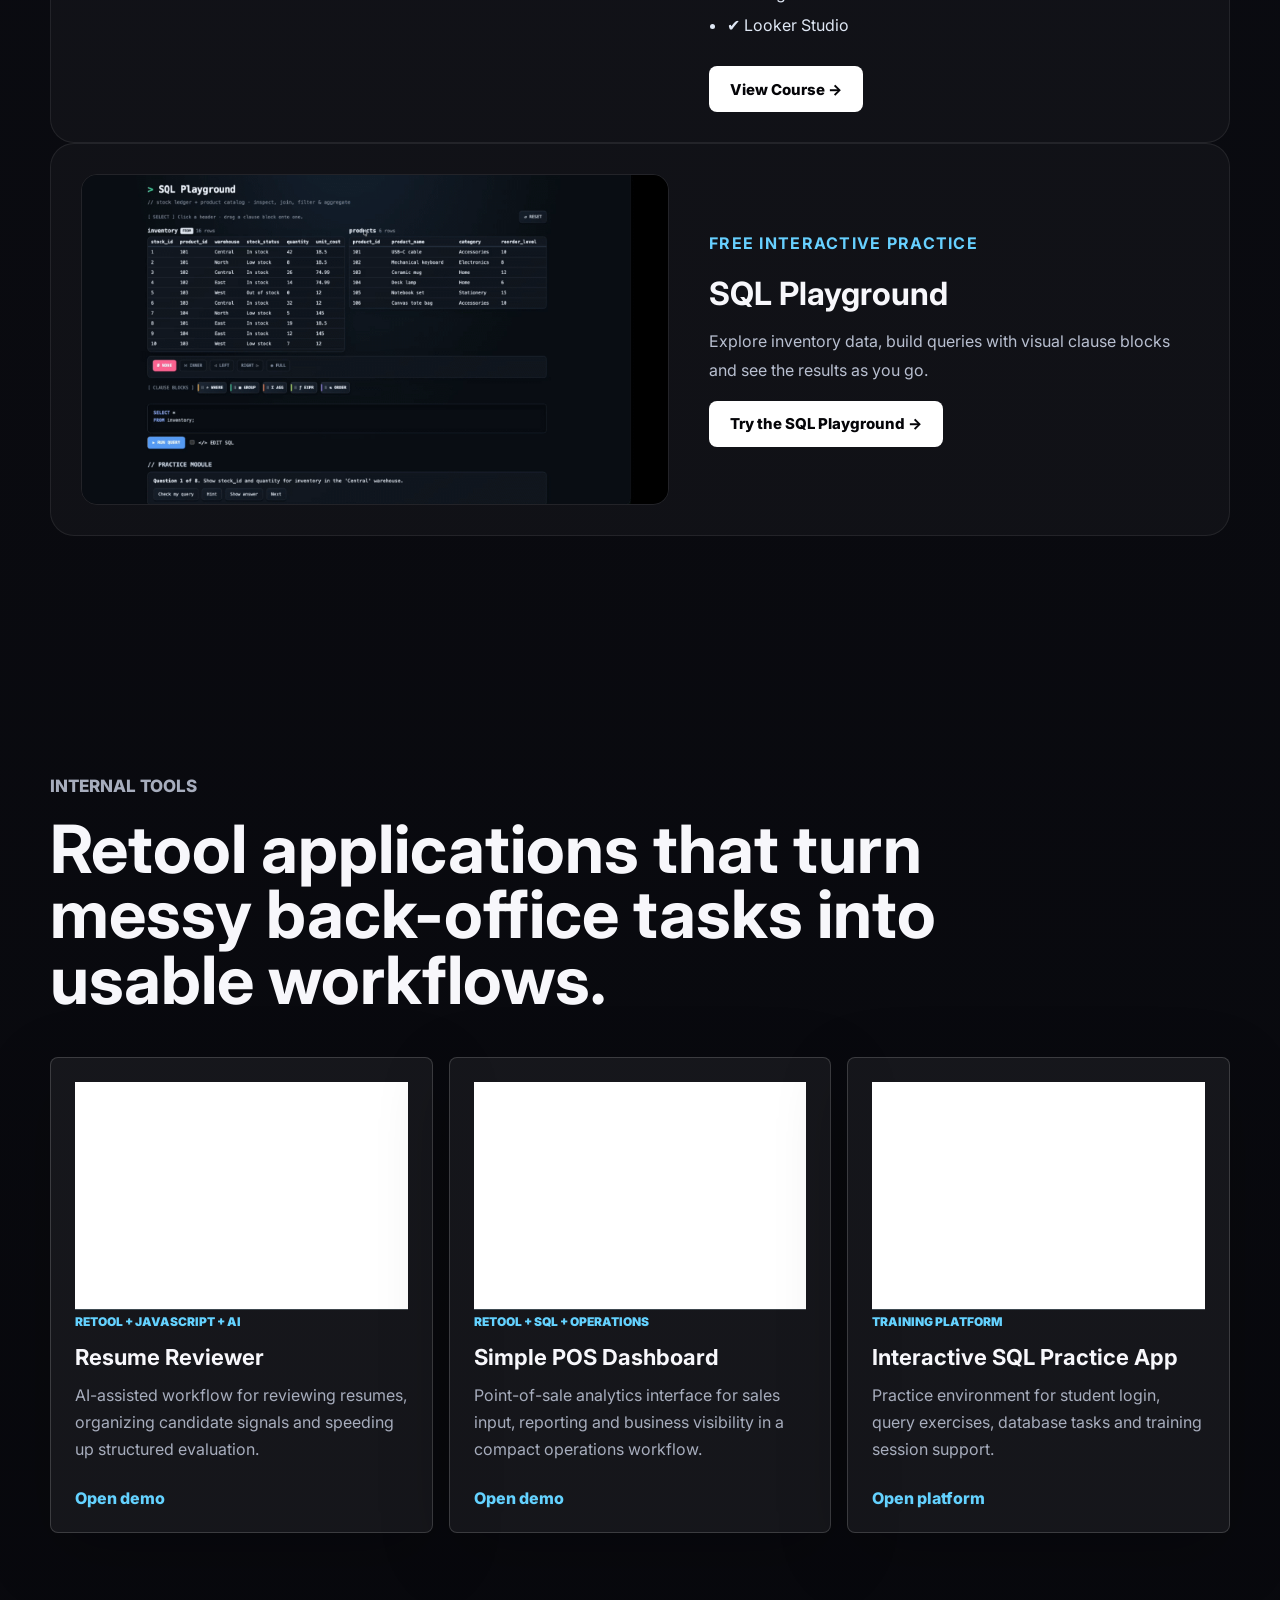
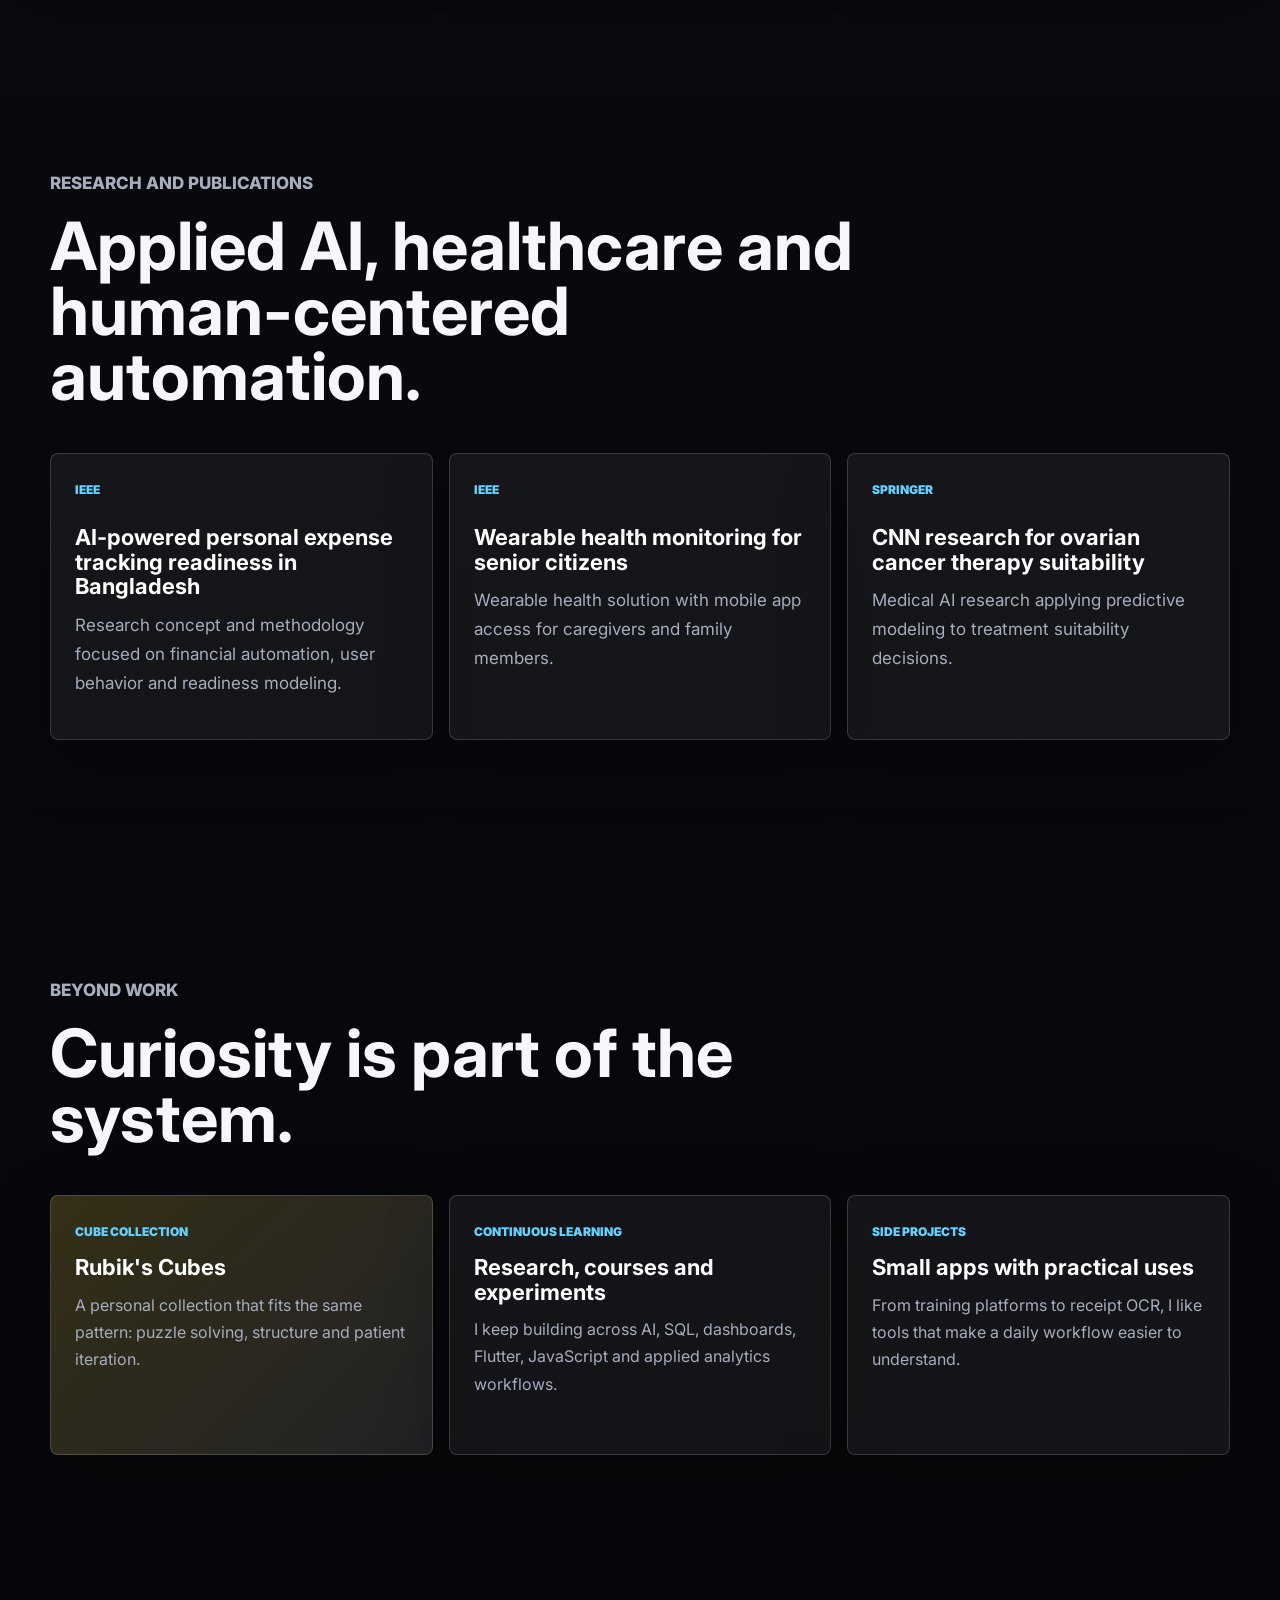
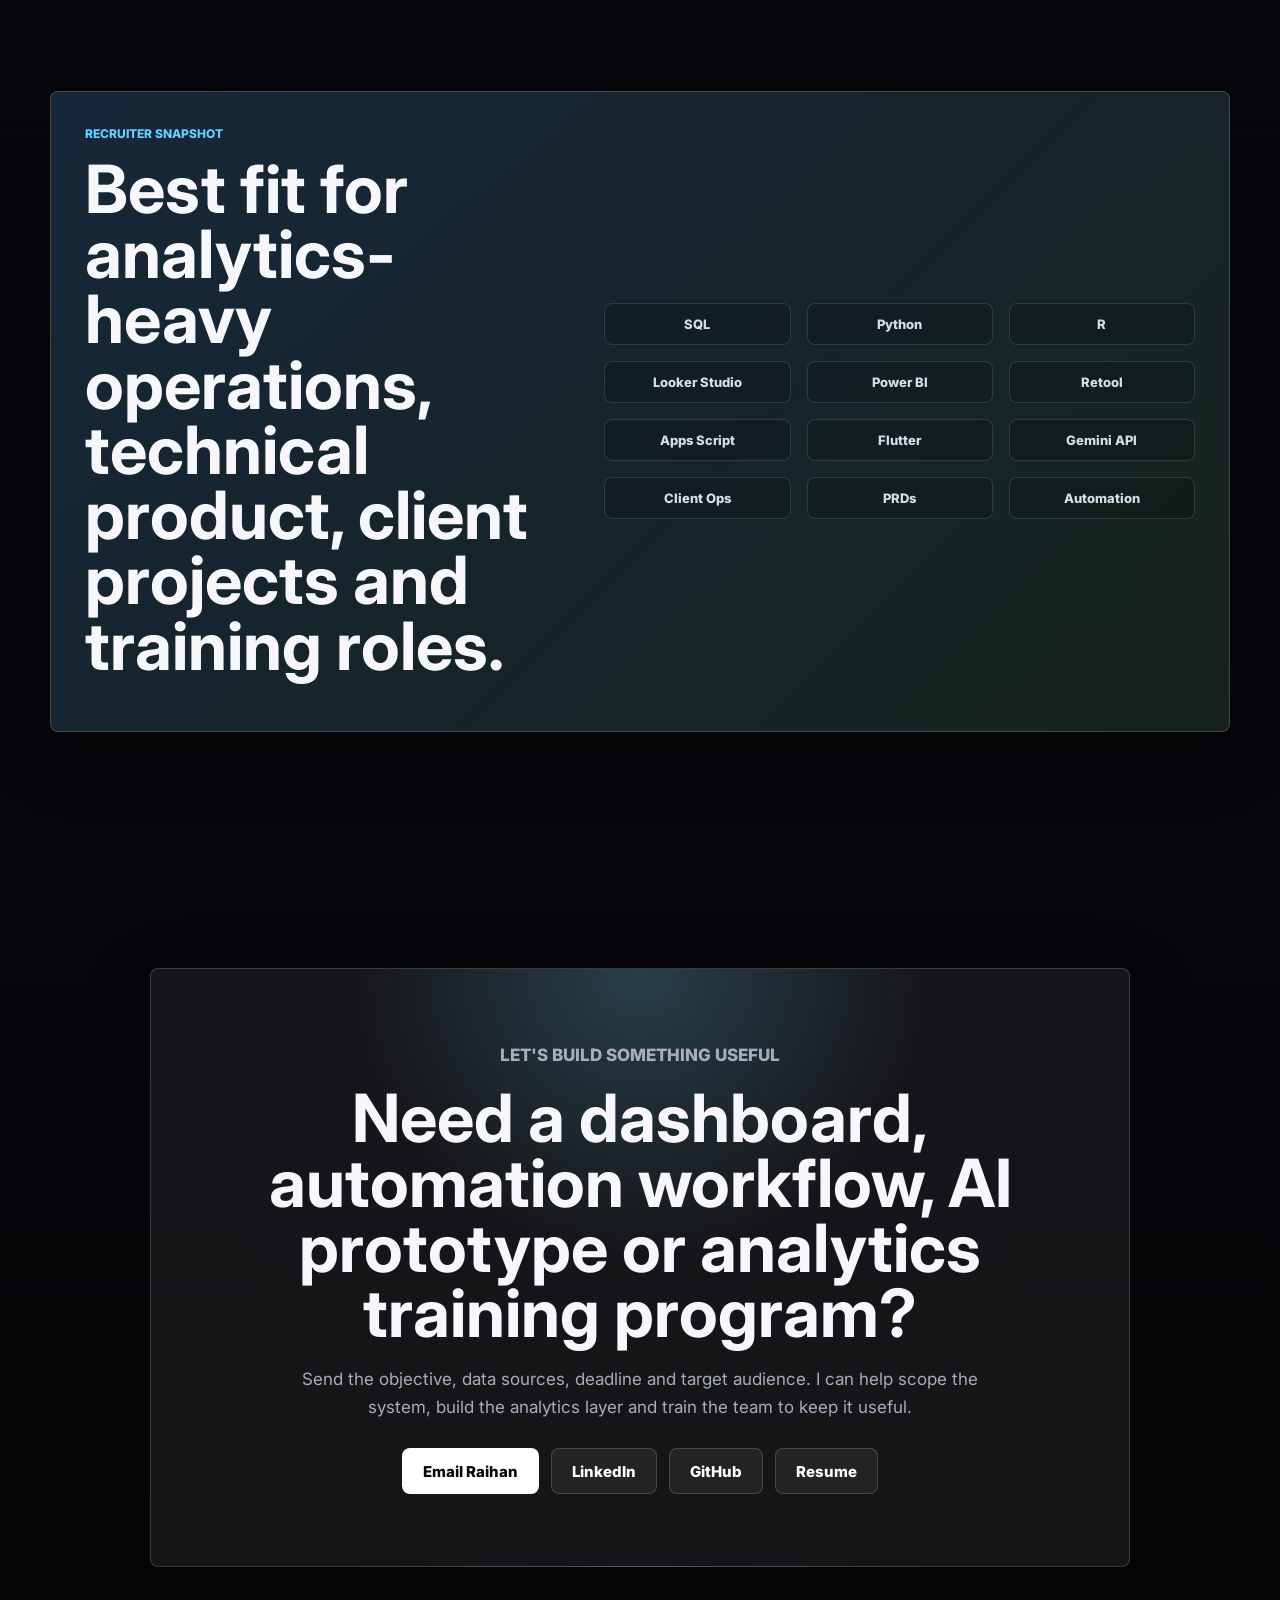
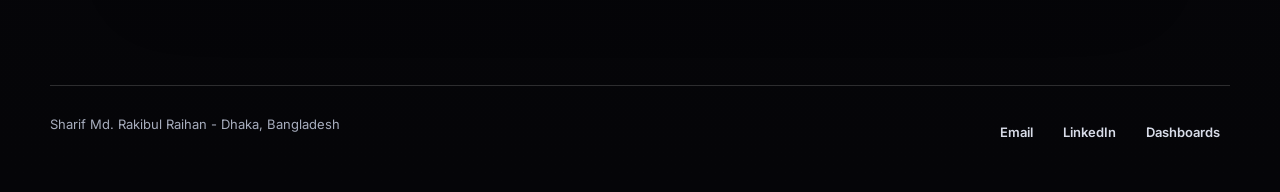
==== commit 1e7a7380: "Add SQL Playground to teaching portfolio" ====
--- a/index.html
+++ b/index.html
@@ -269,6 +269,23 @@
     </article>
 
   </div>
+
+  <article class="course-card sql-playground-card" data-reveal>
+    <div class="course-video">
+      <img id="sql-playground-preview" alt="Animated preview of the SQL Playground, showing clause blocks and a query being built">
+    </div>
+    <div class="course-content">
+      <span class="course-badge">Free interactive practice</span>
+      <h3>SQL Playground</h3>
+      <p>Explore inventory data, build queries with visual clause blocks and see the results as you go.</p>
+      <a class="button primary" href="https://smrraihan.github.io/portfolio/sql-playground/index.html" target="_blank" rel="noopener">Try the SQL Playground →</a>
+    </div>
+  </article>
+  <script>
+    fetch('assets/sql-playground.gif.b64')
+      .then(response => response.text())
+      .then(data => { document.getElementById('sql-playground-preview').src = 'data:image/gif;base64,' + data.trim(); });
+  </script>
 </section>
 
 
--- a/styles.css
+++ b/styles.css
@@ -1298,4 +1298,5 @@
 
 }
 
-}+}
+.course-video img{display:block;width:100%;aspect-ratio:16/9;object-fit:cover;border:1px solid rgba(255,255,255,.08);border-radius:16px}
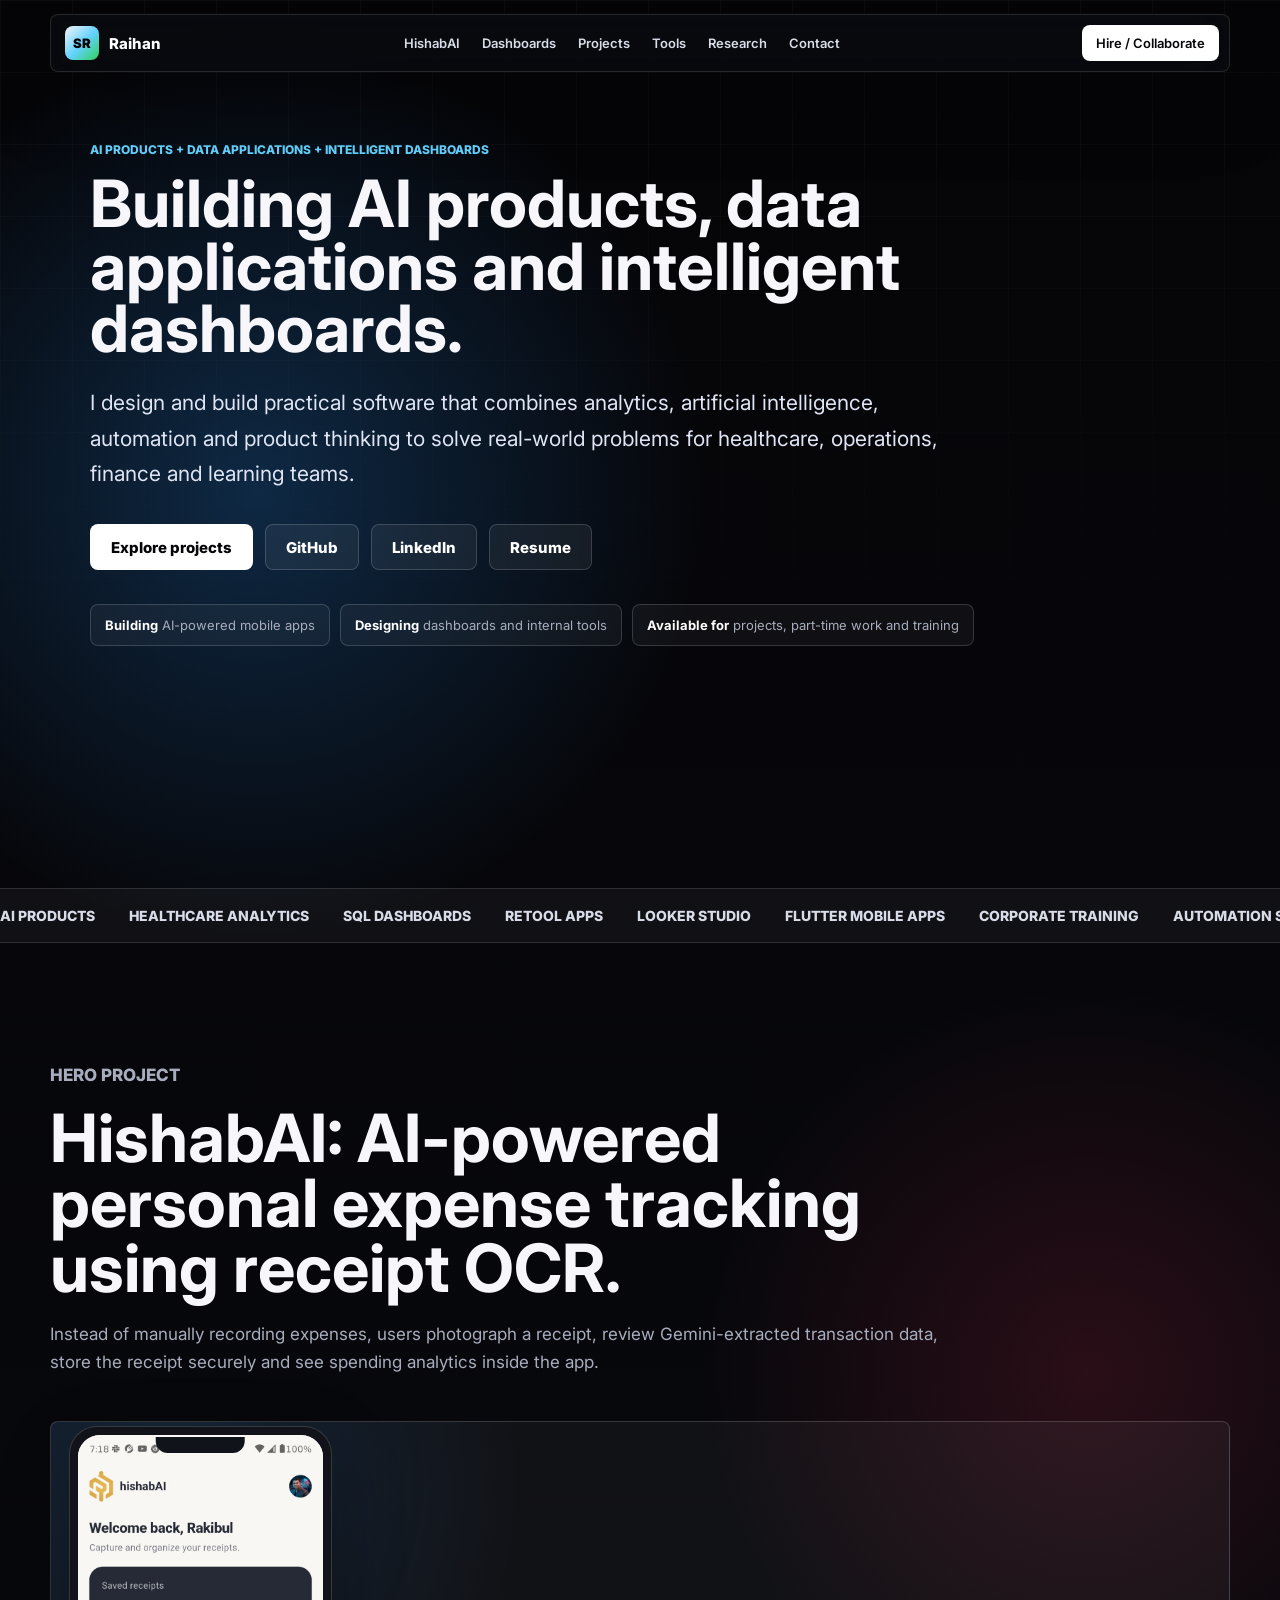
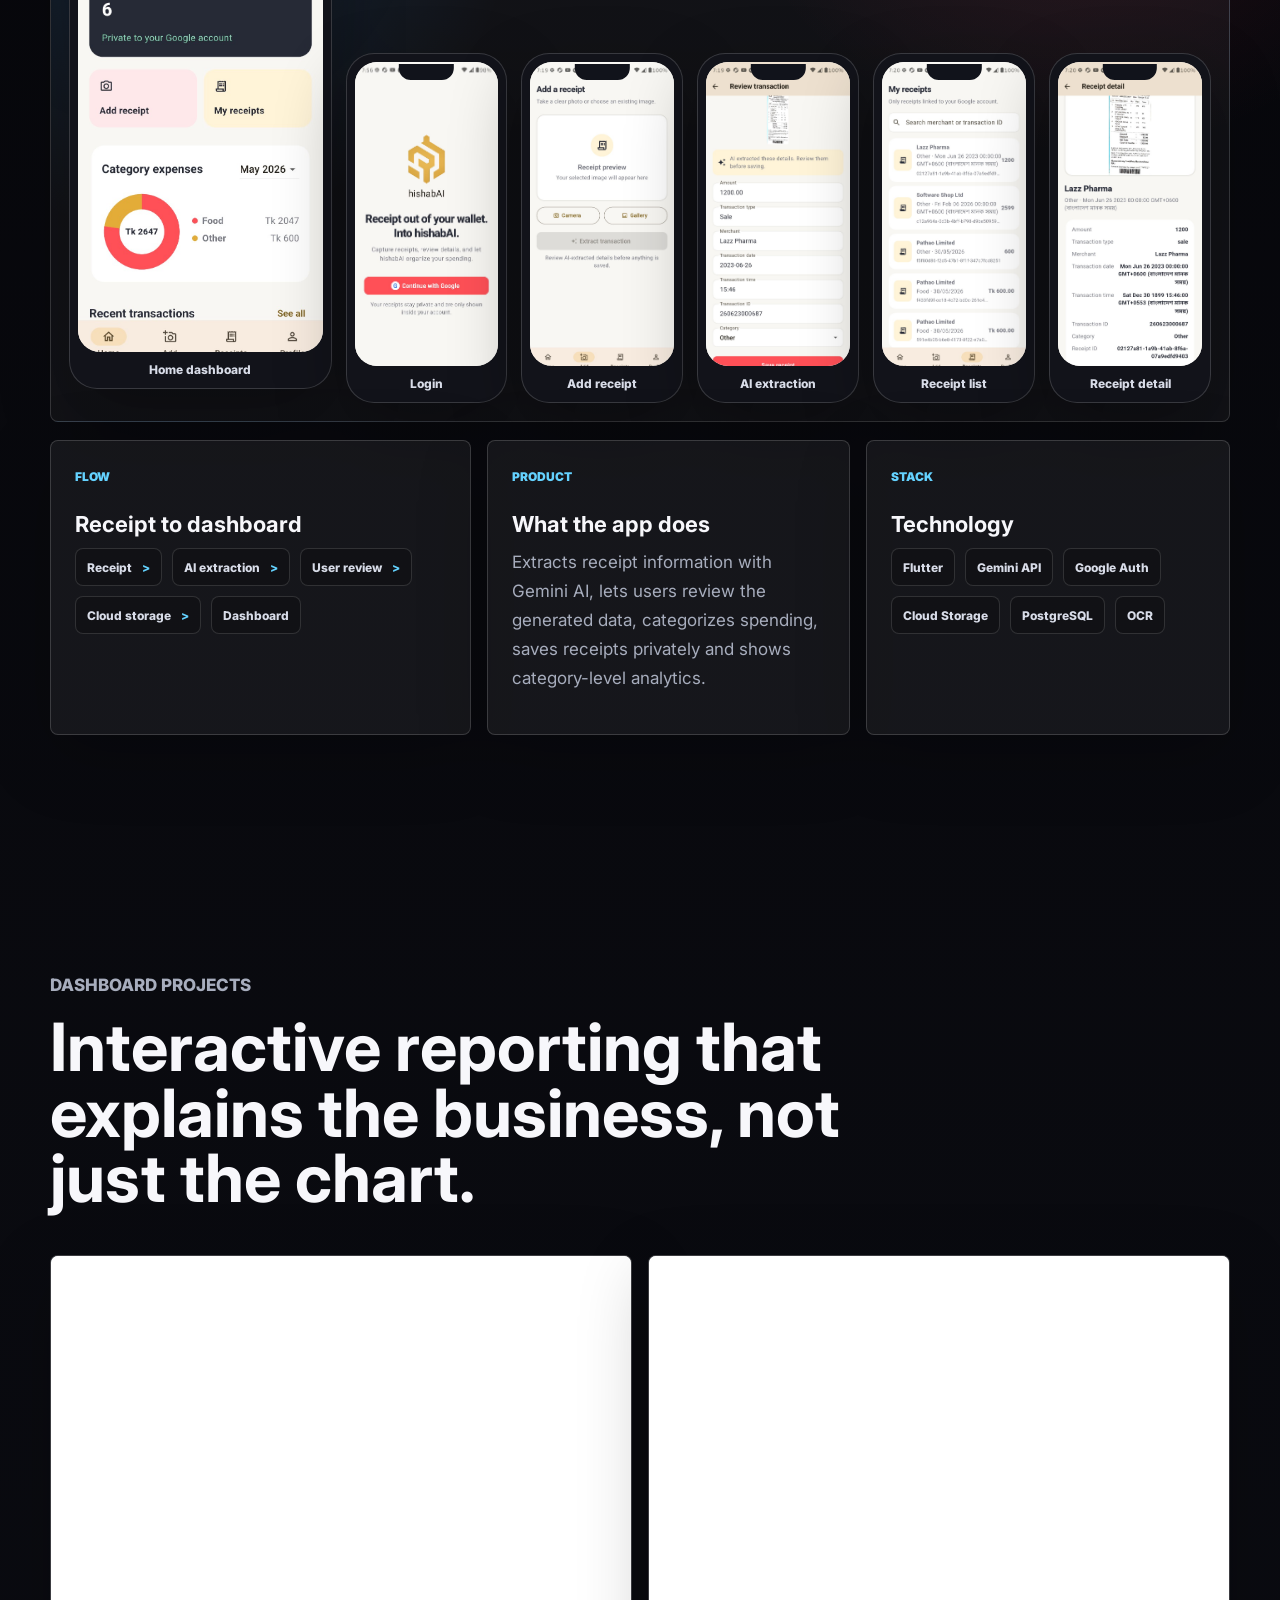
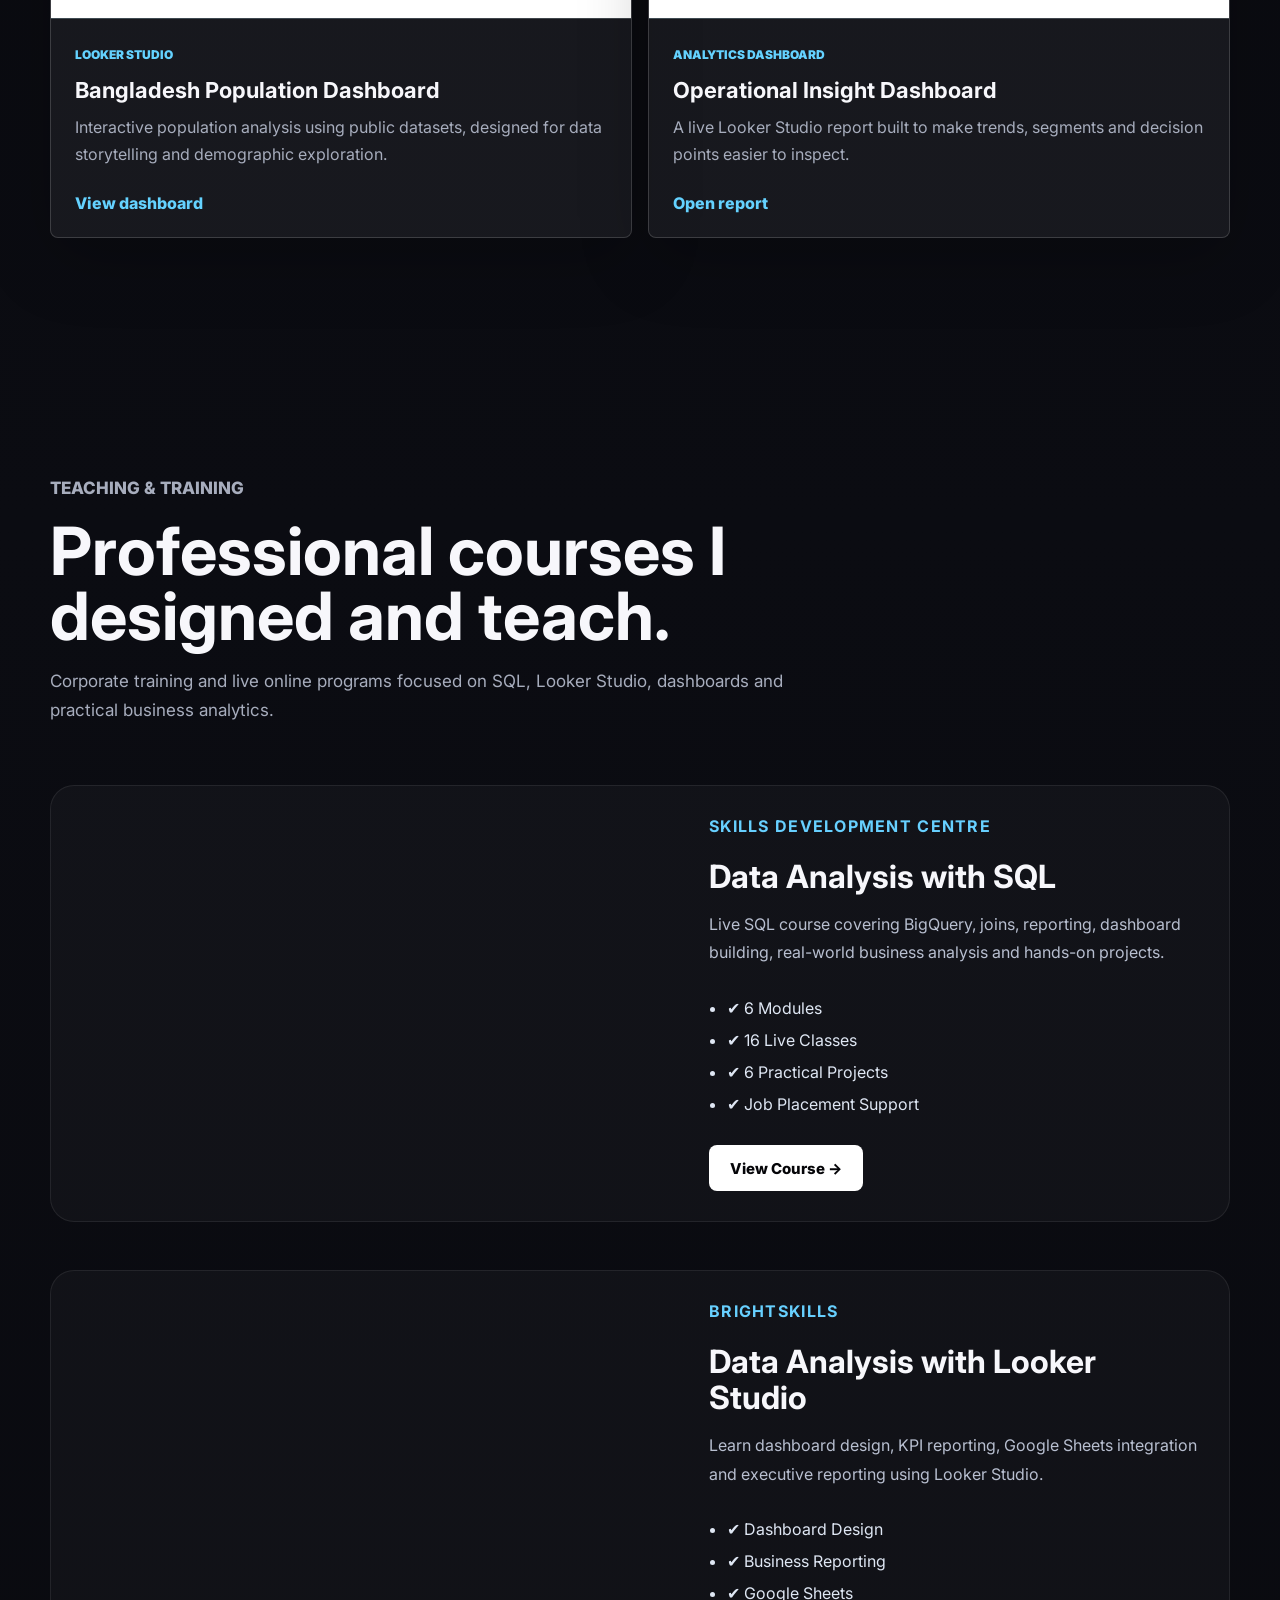
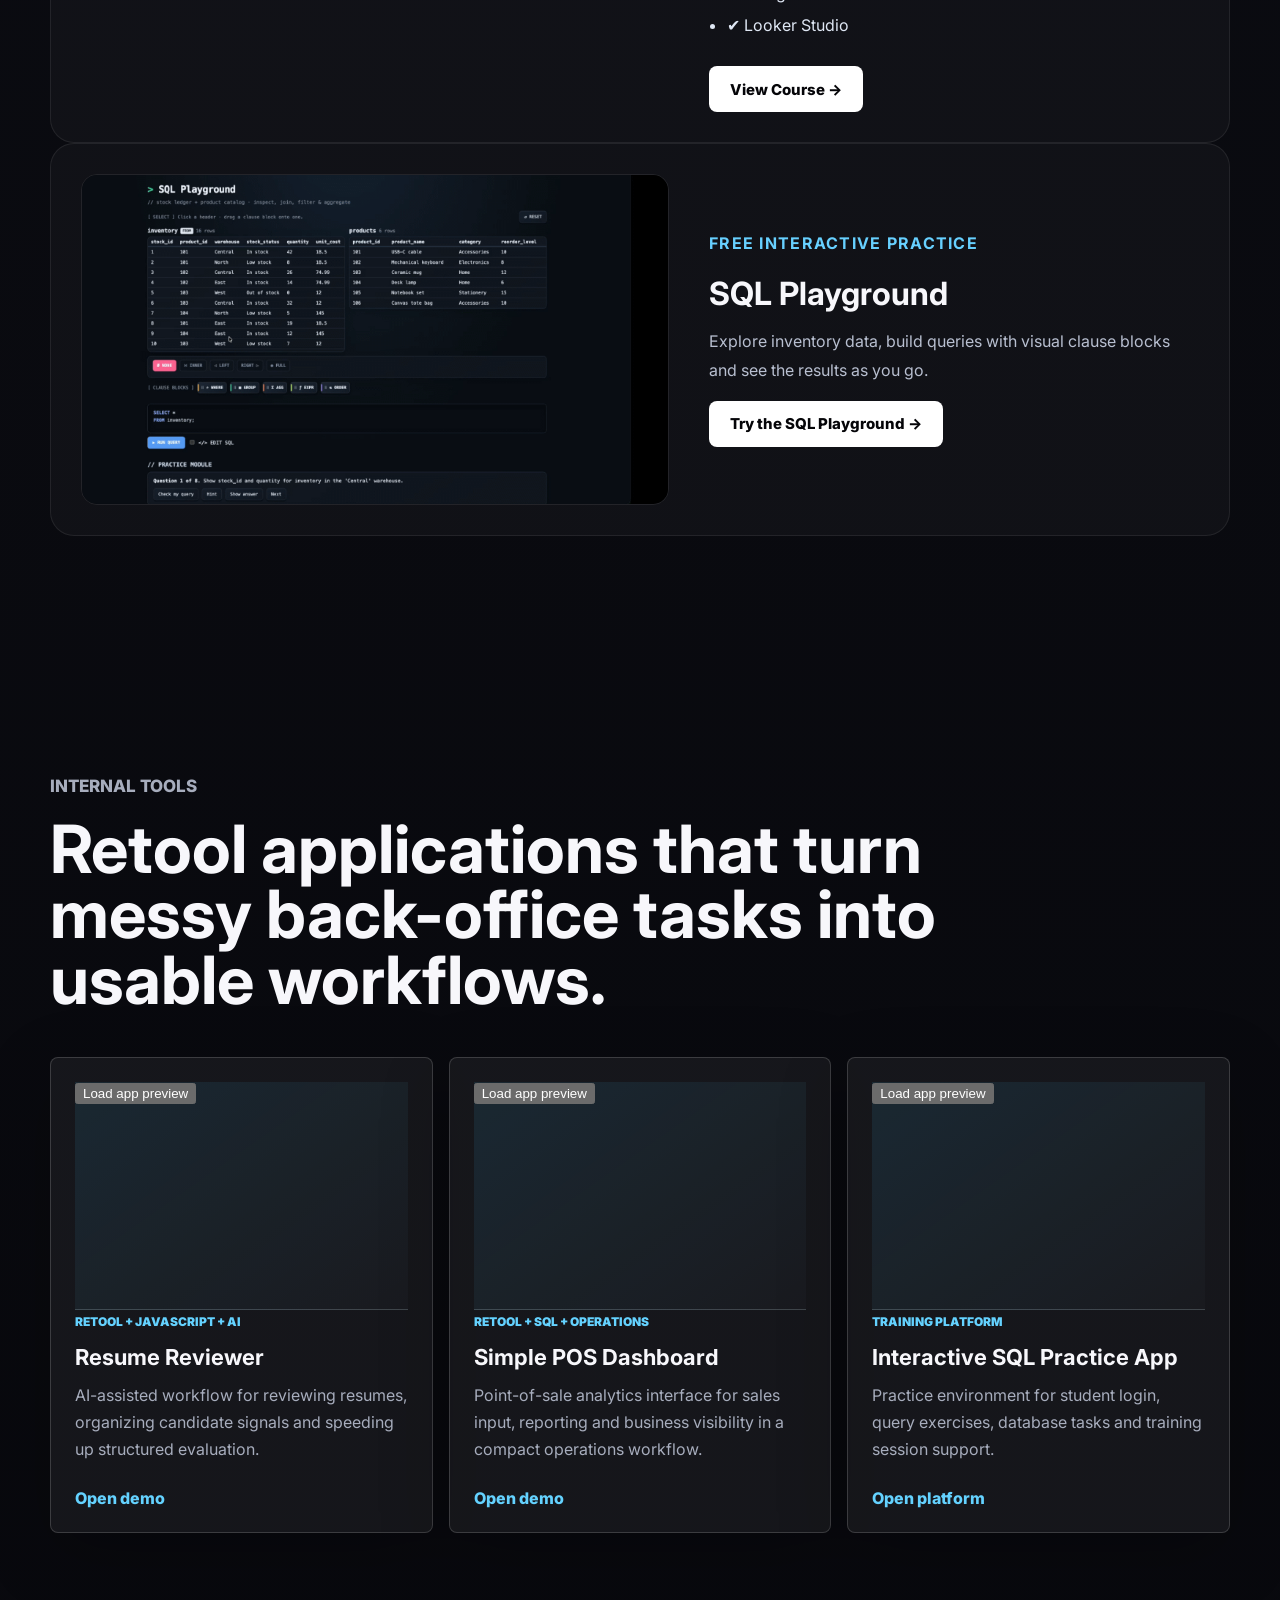
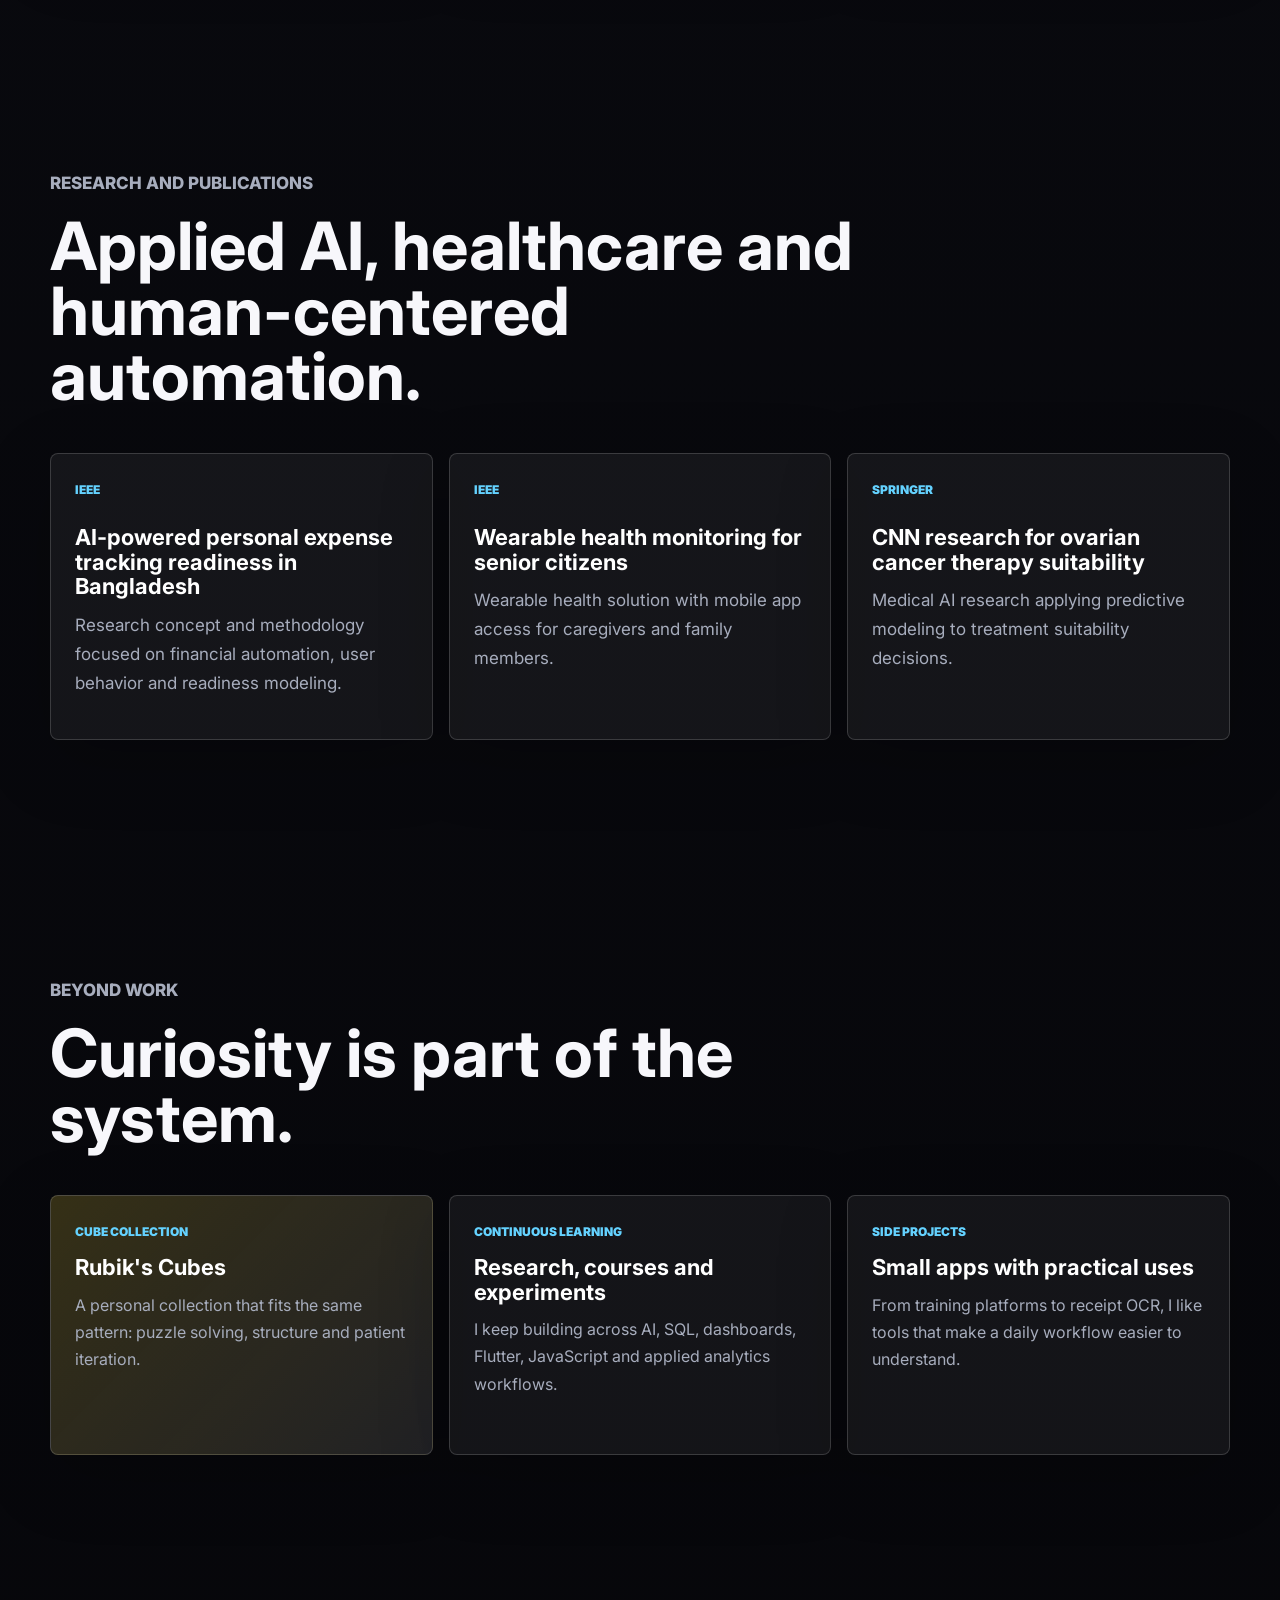
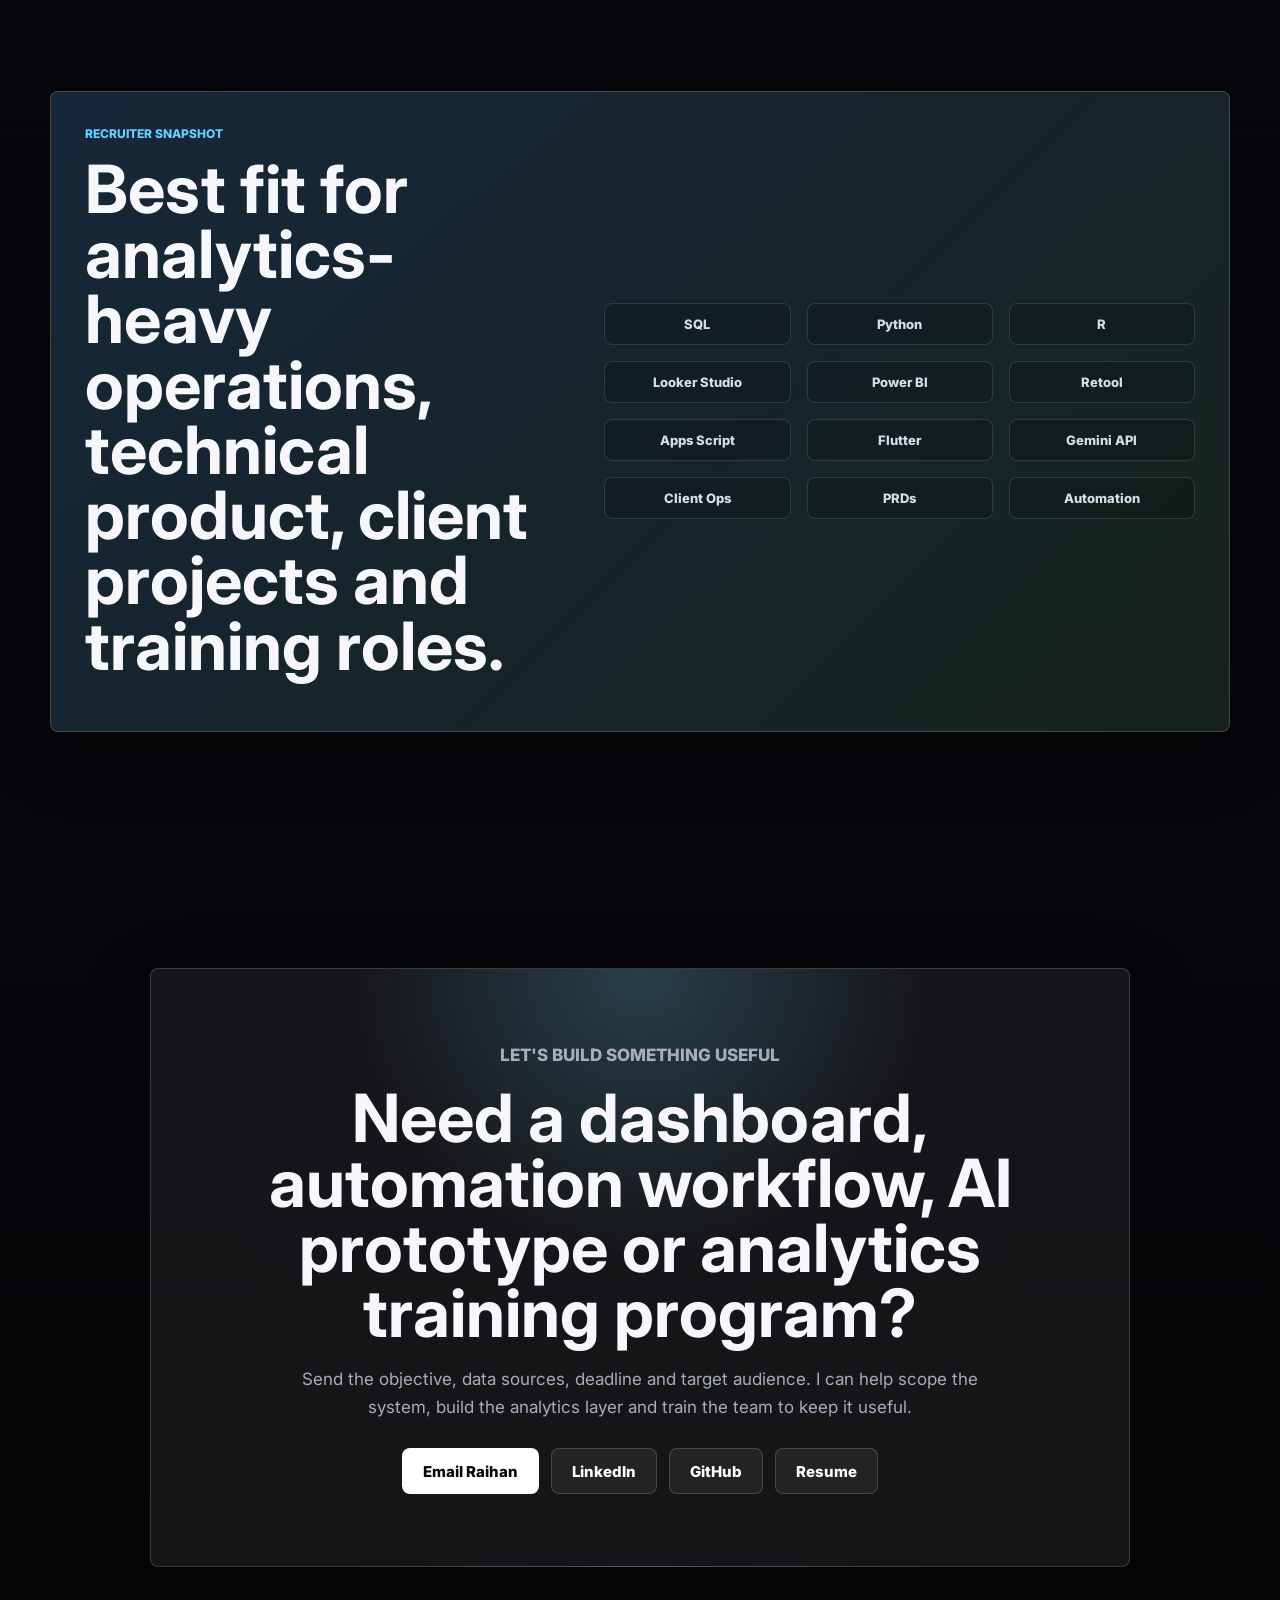
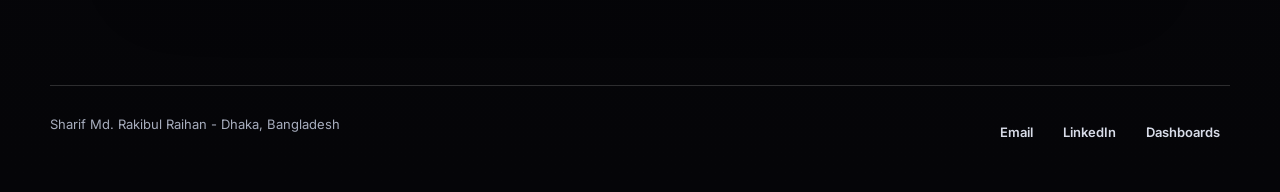
==== commit 5c93b67e: "Make Retool previews load on demand" ====
--- a/index.html
+++ b/index.html
@@ -296,8 +296,8 @@
         </div>
         <div class="tool-grid">
           <article class="tool-card" data-reveal>
-            <div class="mini-browser">
-              <iframe title="Resume reviewer Retool application" src="https://smrraihan.retool.com/apps/c5b48530-a777-11f0-96f3-b75962028c31/RESUME_REVIEWER/HOME" loading="lazy"></iframe>
+            <div class="mini-browser" data-preview-src="https://smrraihan.retool.com/apps/c5b48530-a777-11f0-96f3-b75962028c31/RESUME_REVIEWER/HOME" data-preview-title="Resume reviewer Retool application">
+              <button class="preview-load" type="button">Load app preview</button>
             </div>
             <span>Retool + JavaScript + AI</span>
             <h3>Resume Reviewer</h3>
@@ -305,8 +305,8 @@
             <a href="https://smrraihan.retool.com/apps/c5b48530-a777-11f0-96f3-b75962028c31/RESUME_REVIEWER/HOME" target="_blank" rel="noopener">Open demo</a>
           </article>
           <article class="tool-card" data-reveal>
-            <div class="mini-browser">
-              <iframe title="Simple POS dashboard Retool application" src="https://smrraihan.retool.com/apps/ad323f3e-a21d-11f0-9c52-af63862c69ee/SIMPLE_POS_DASHBOARD/input" loading="lazy"></iframe>
+            <div class="mini-browser" data-preview-src="https://smrraihan.retool.com/apps/ad323f3e-a21d-11f0-9c52-af63862c69ee/SIMPLE_POS_DASHBOARD/input" data-preview-title="Simple POS dashboard Retool application">
+              <button class="preview-load" type="button">Load app preview</button>
             </div>
             <span>Retool + SQL + Operations</span>
             <h3>Simple POS Dashboard</h3>
@@ -314,8 +314,8 @@
             <a href="https://smrraihan.retool.com/apps/ad323f3e-a21d-11f0-9c52-af63862c69ee/SIMPLE_POS_DASHBOARD/input" target="_blank" rel="noopener">Open demo</a>
           </article>
           <article class="tool-card" data-reveal>
-            <div class="mini-browser">
-              <iframe title="SQL training Retool application" src="https://smrraihan.retool.com/apps/4a655716-e92f-11f0-9333-e7f1918ca81a/basic_training/login" loading="lazy"></iframe>
+            <div class="mini-browser" data-preview-src="https://smrraihan.retool.com/apps/4a655716-e92f-11f0-9333-e7f1918ca81a/basic_training/login" data-preview-title="SQL training Retool application">
+              <button class="preview-load" type="button">Load app preview</button>
             </div>
             <span>Training platform</span>
             <h3>Interactive SQL Practice App</h3>
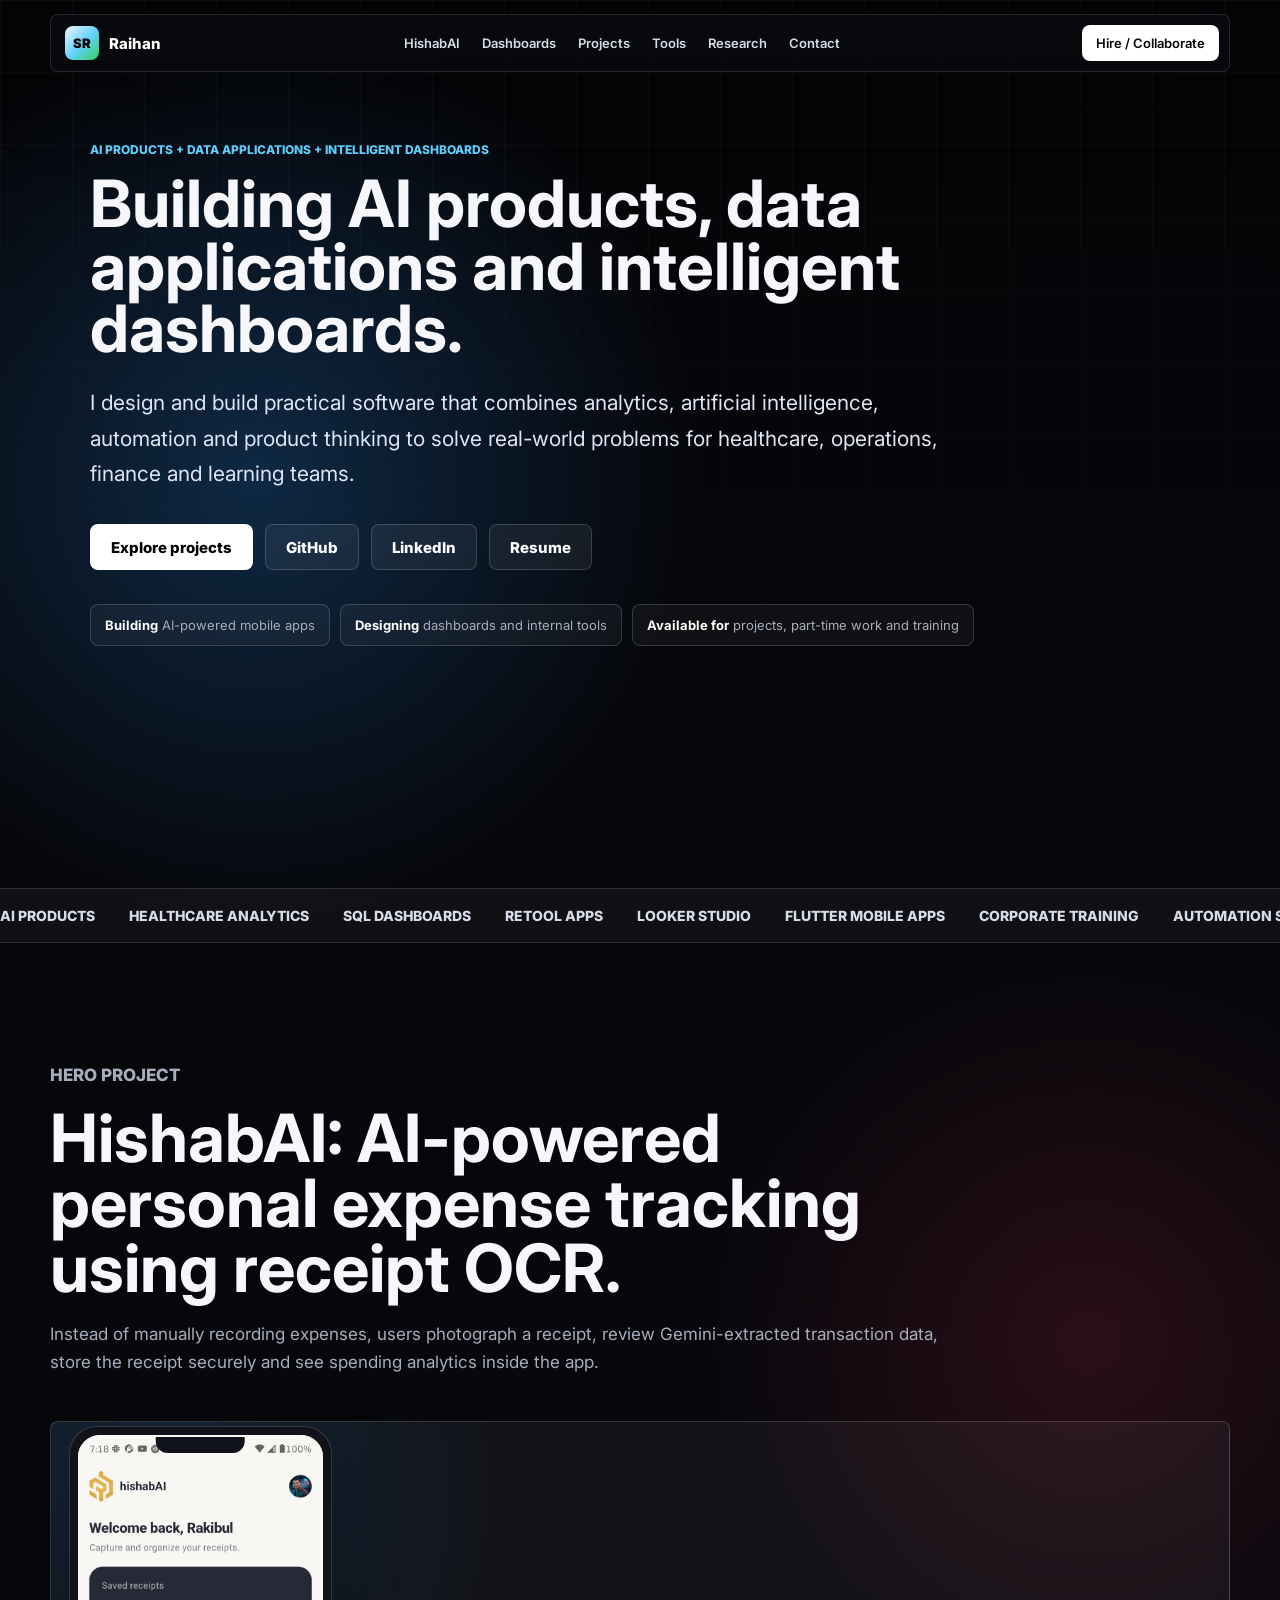
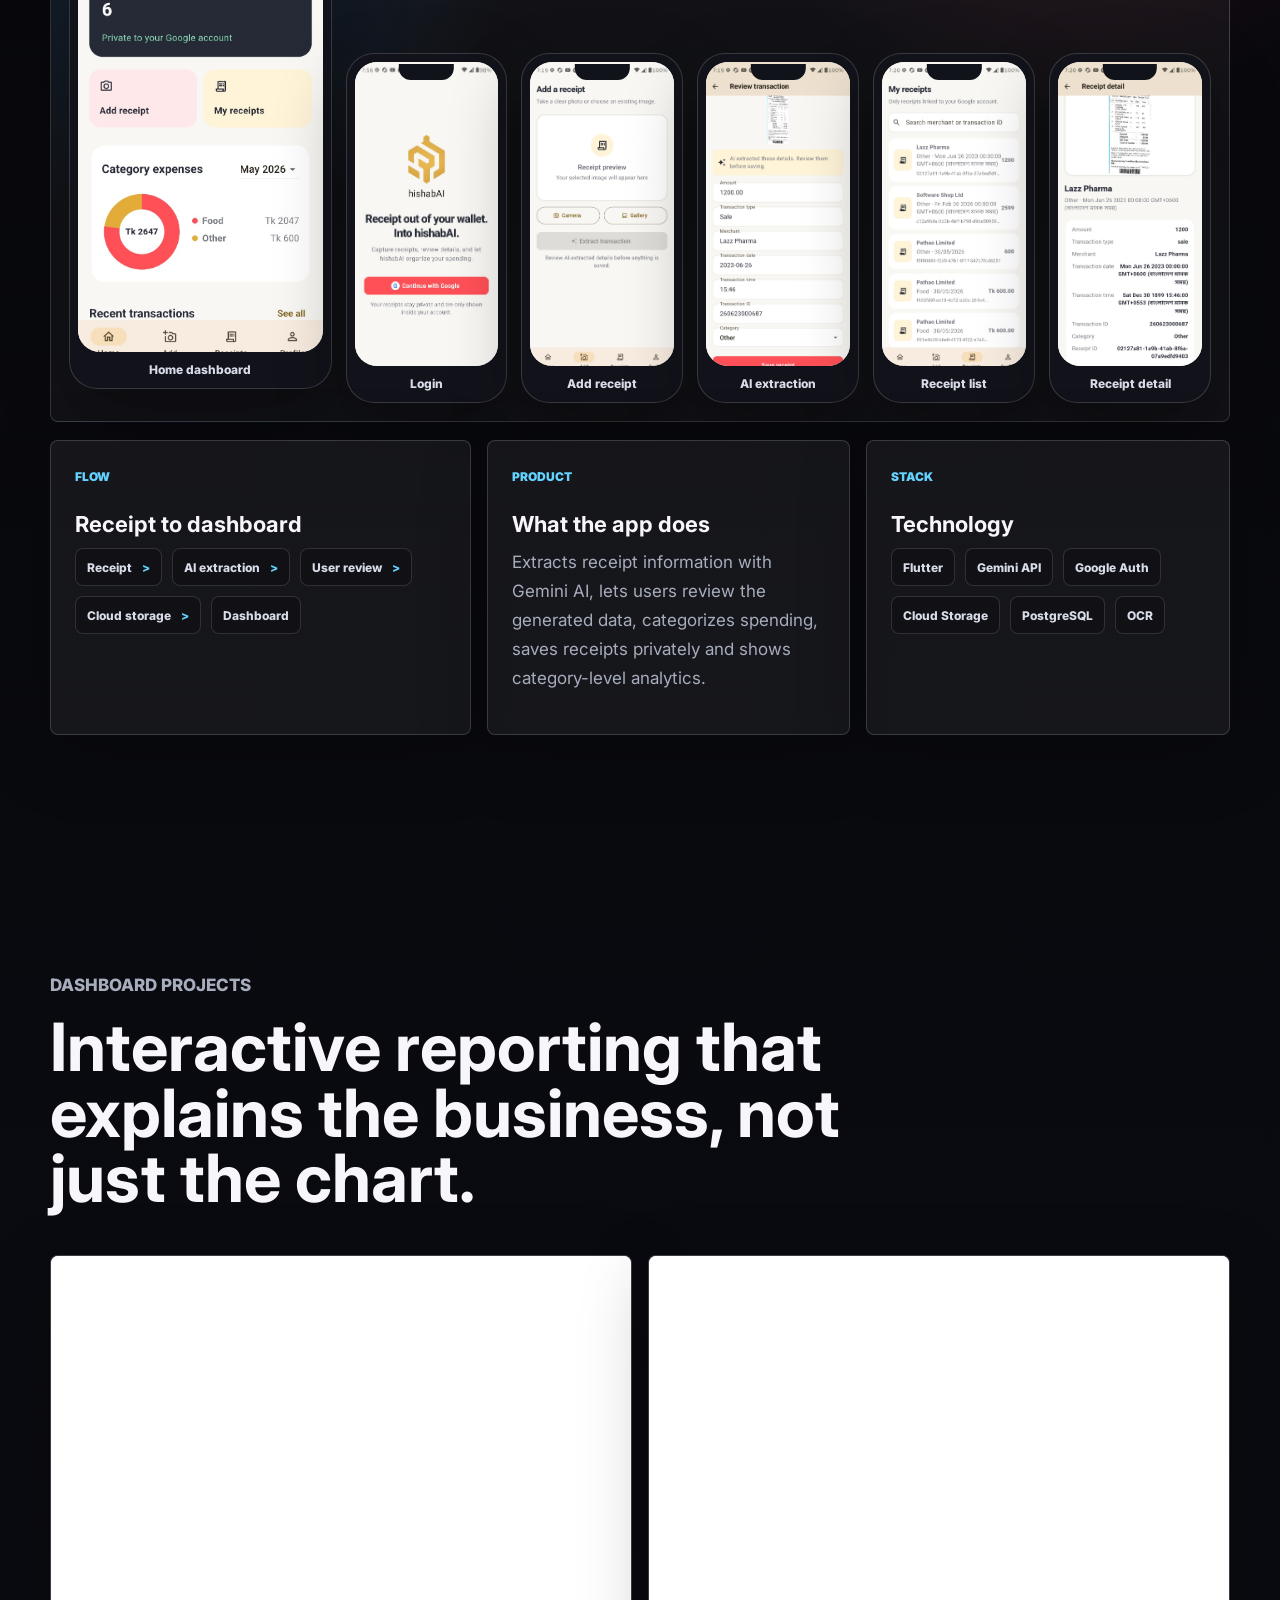
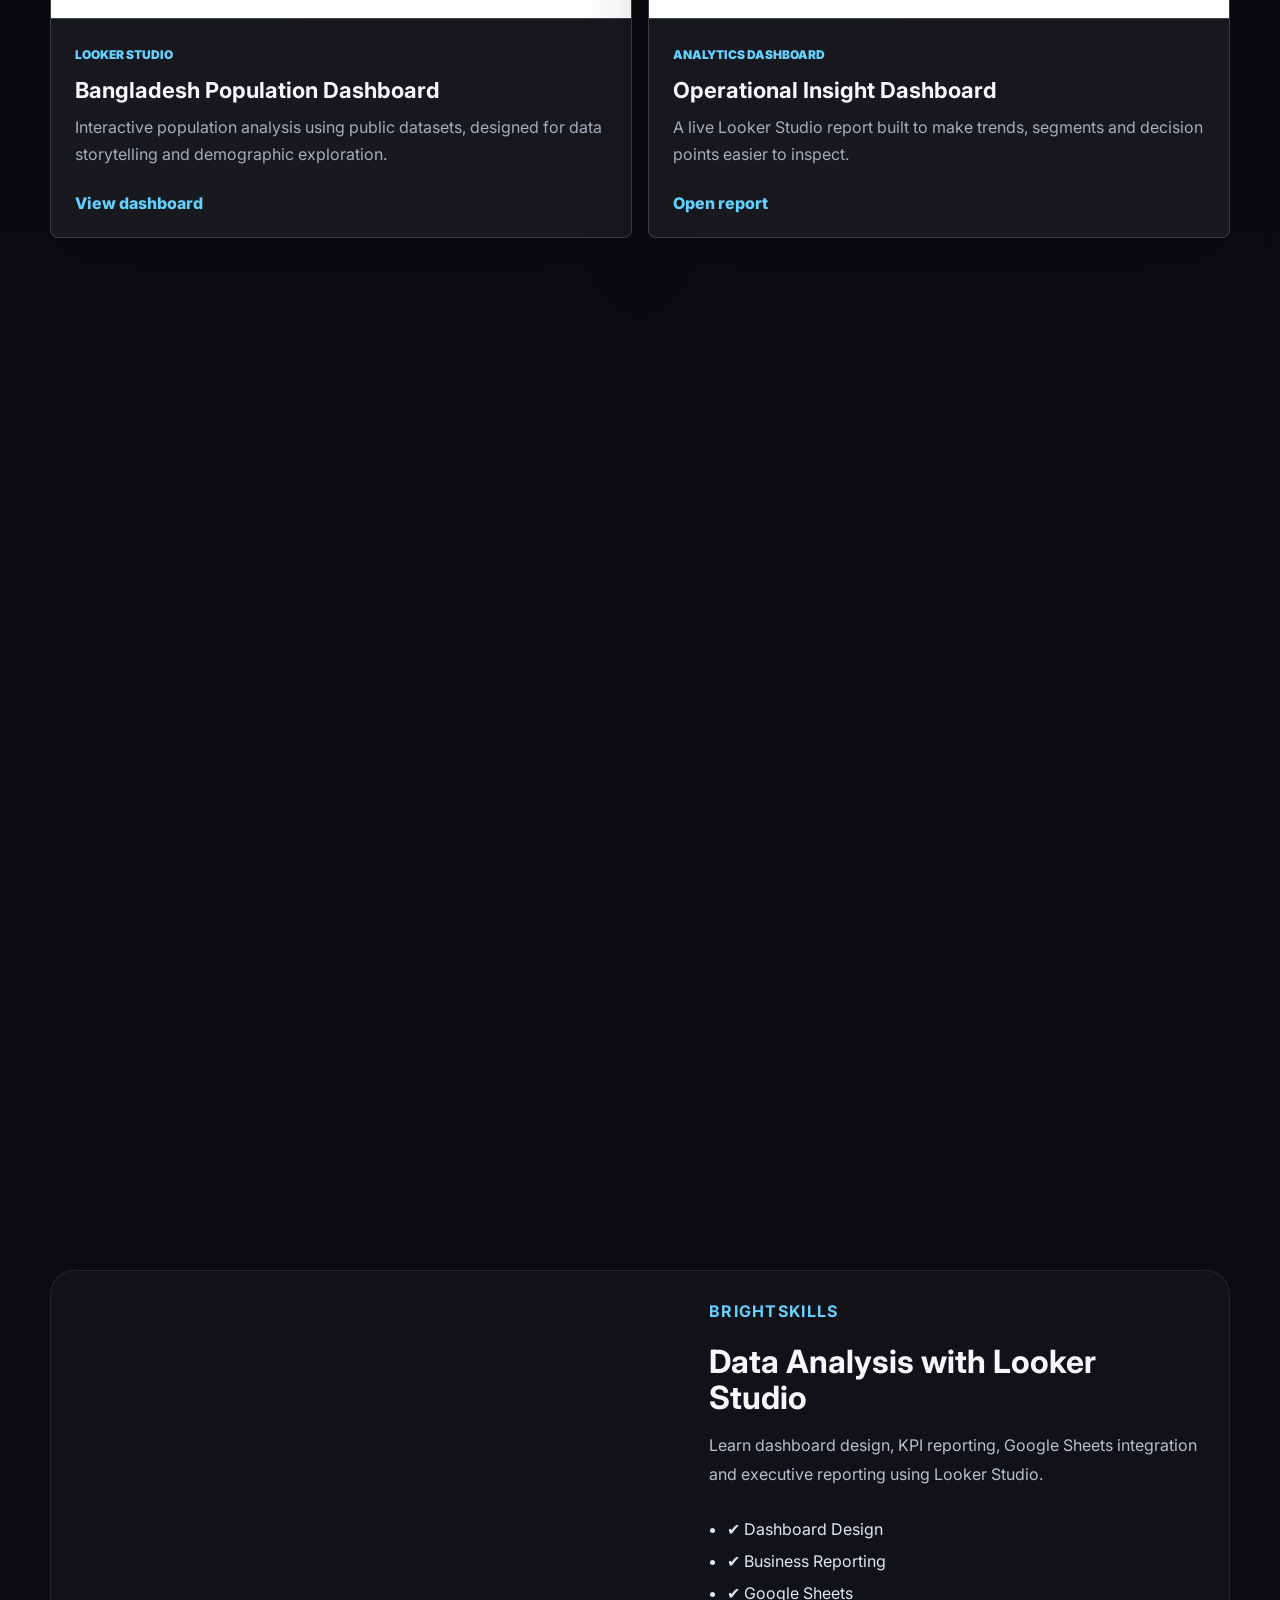
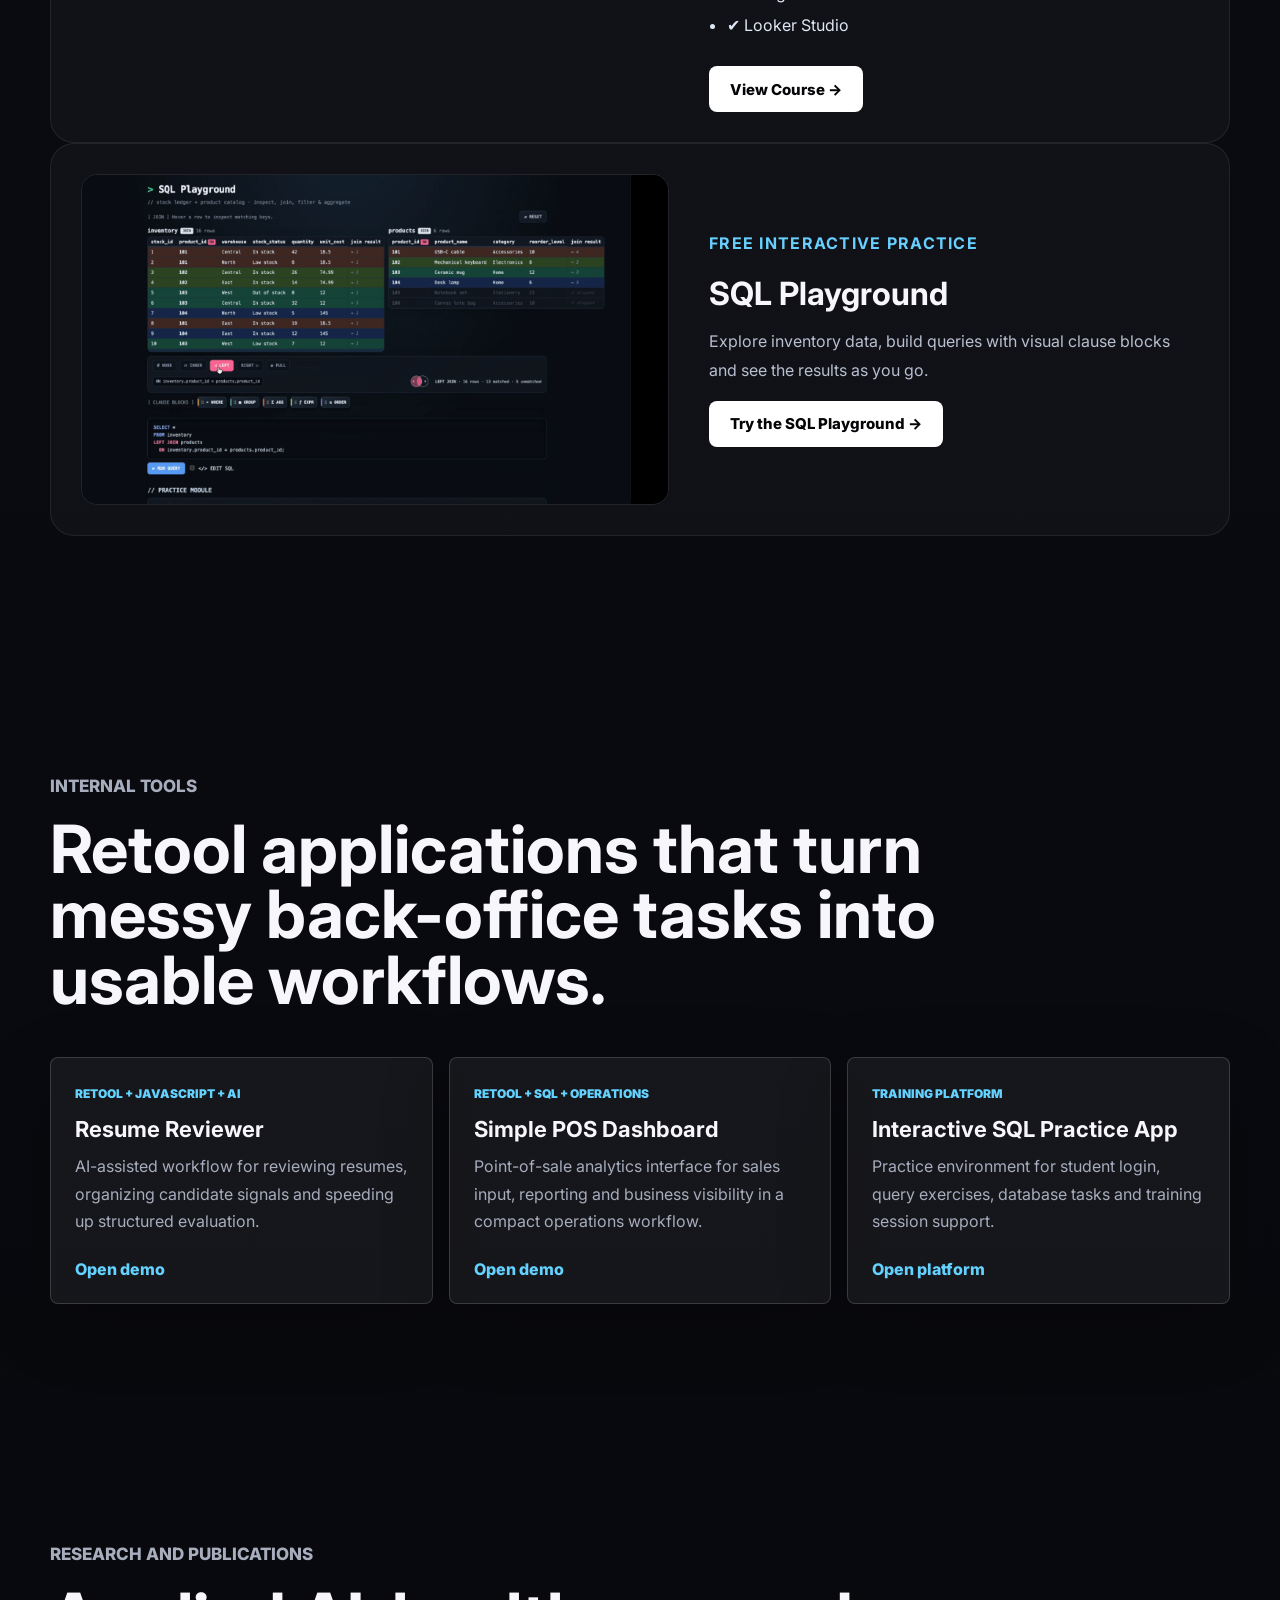
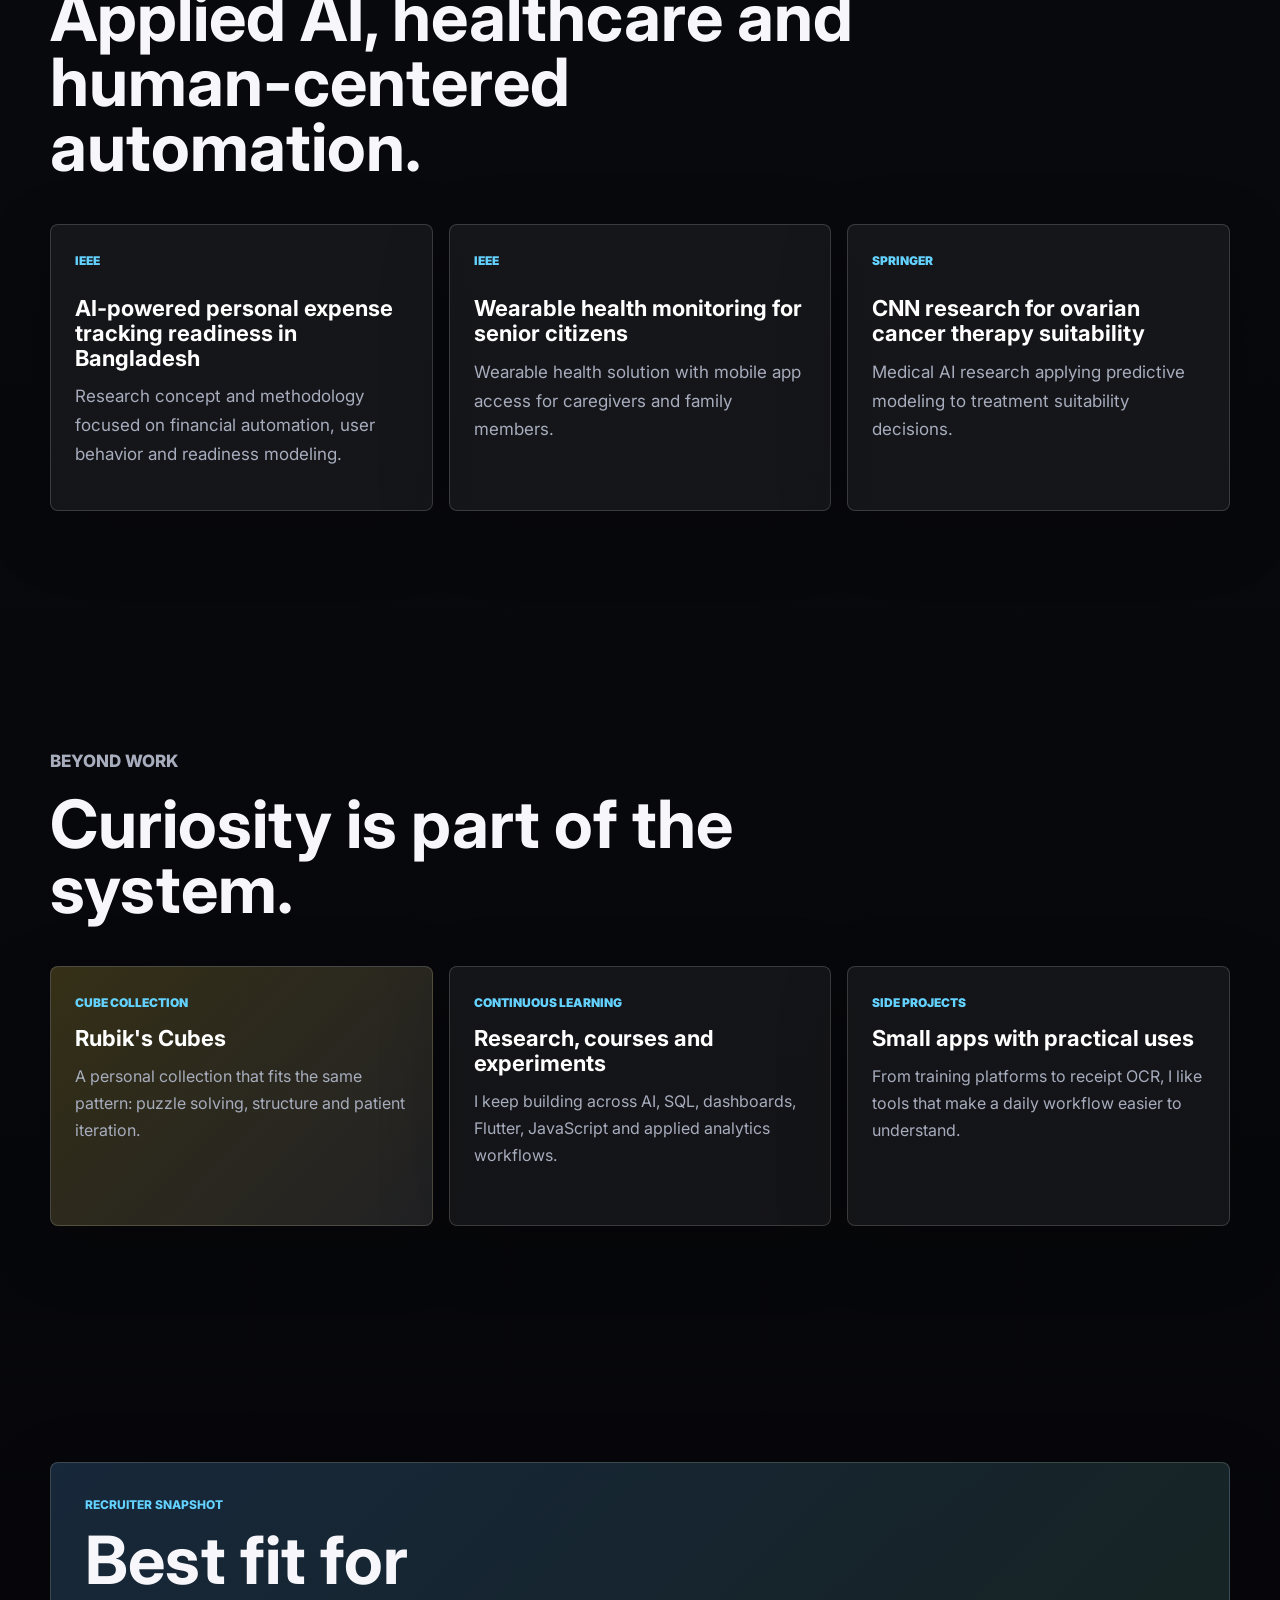
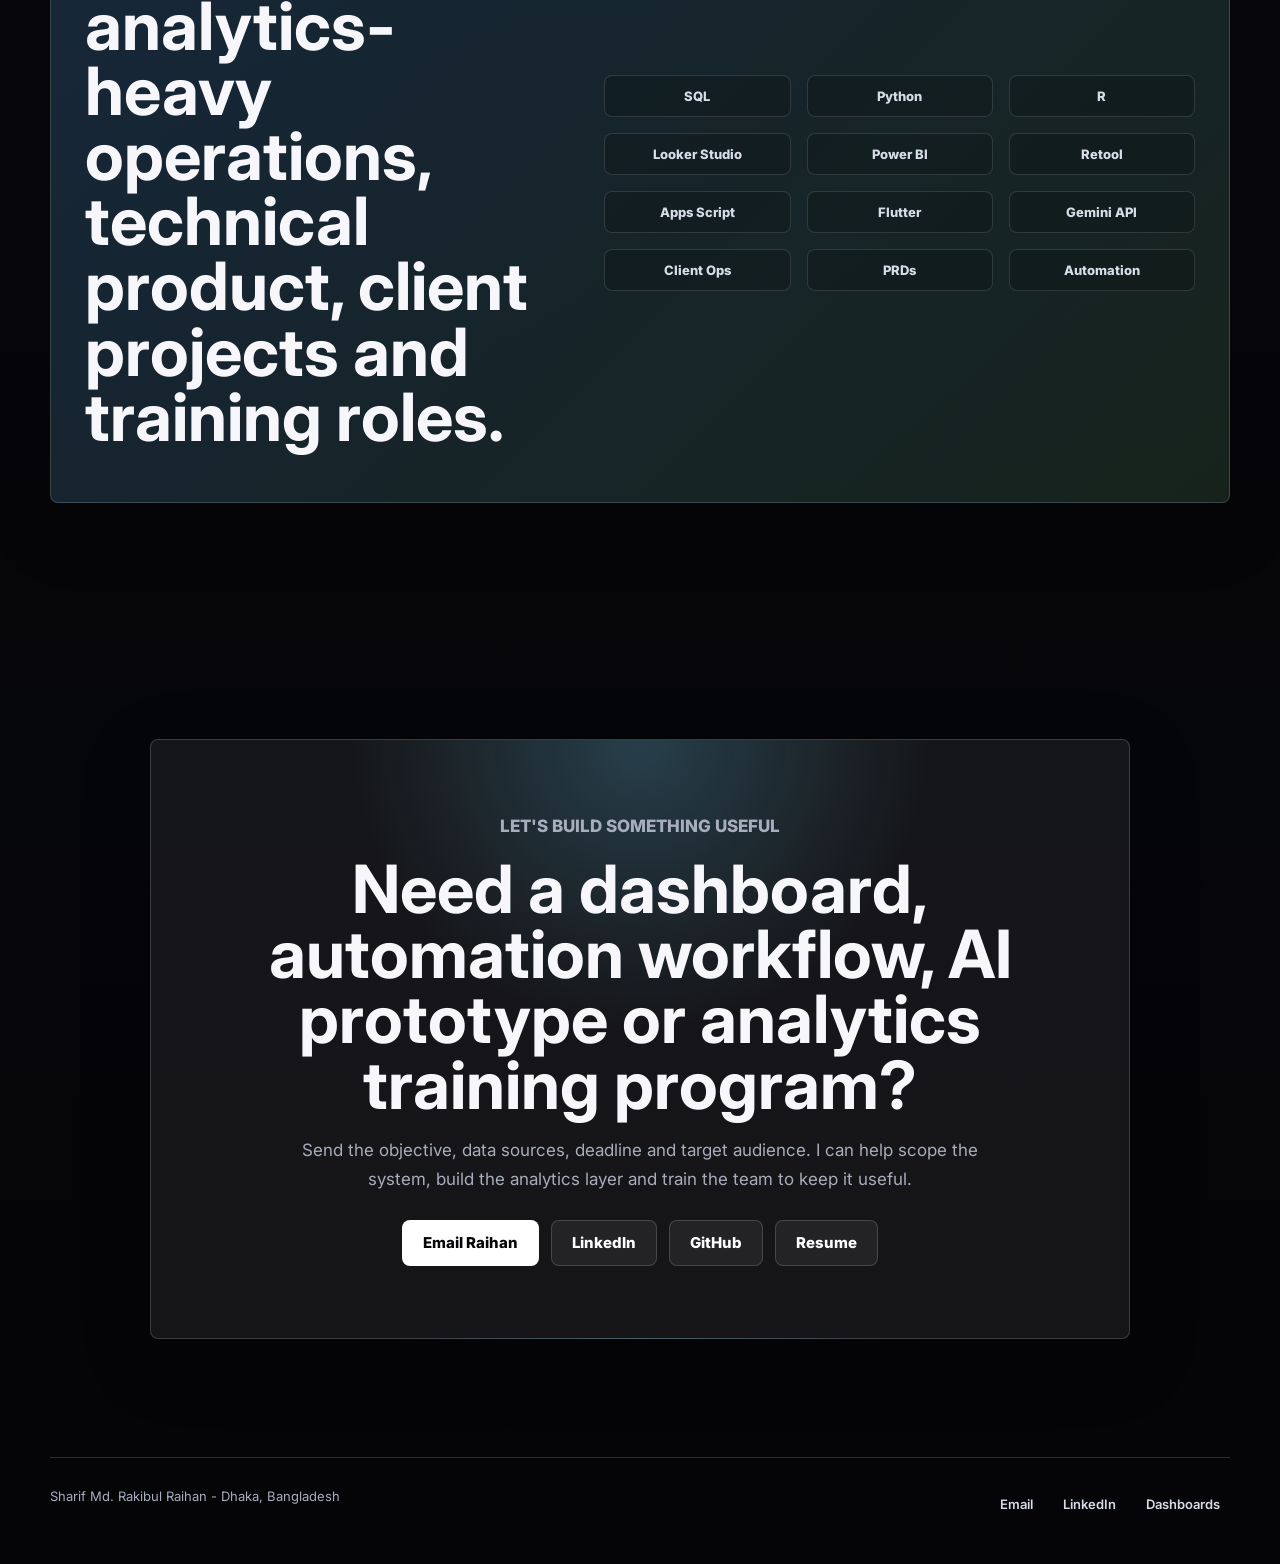
==== commit 2182df33: "Remove embedded Retool previews from portfolio" ====
--- a/index.html
+++ b/index.html
@@ -296,27 +296,18 @@
         </div>
         <div class="tool-grid">
           <article class="tool-card" data-reveal>
-            <div class="mini-browser" data-preview-src="https://smrraihan.retool.com/apps/c5b48530-a777-11f0-96f3-b75962028c31/RESUME_REVIEWER/HOME" data-preview-title="Resume reviewer Retool application">
-              <button class="preview-load" type="button">Load app preview</button>
-            </div>
             <span>Retool + JavaScript + AI</span>
             <h3>Resume Reviewer</h3>
             <p>AI-assisted workflow for reviewing resumes, organizing candidate signals and speeding up structured evaluation.</p>
             <a href="https://smrraihan.retool.com/apps/c5b48530-a777-11f0-96f3-b75962028c31/RESUME_REVIEWER/HOME" target="_blank" rel="noopener">Open demo</a>
           </article>
           <article class="tool-card" data-reveal>
-            <div class="mini-browser" data-preview-src="https://smrraihan.retool.com/apps/ad323f3e-a21d-11f0-9c52-af63862c69ee/SIMPLE_POS_DASHBOARD/input" data-preview-title="Simple POS dashboard Retool application">
-              <button class="preview-load" type="button">Load app preview</button>
-            </div>
             <span>Retool + SQL + Operations</span>
             <h3>Simple POS Dashboard</h3>
             <p>Point-of-sale analytics interface for sales input, reporting and business visibility in a compact operations workflow.</p>
             <a href="https://smrraihan.retool.com/apps/ad323f3e-a21d-11f0-9c52-af63862c69ee/SIMPLE_POS_DASHBOARD/input" target="_blank" rel="noopener">Open demo</a>
           </article>
           <article class="tool-card" data-reveal>
-            <div class="mini-browser" data-preview-src="https://smrraihan.retool.com/apps/4a655716-e92f-11f0-9333-e7f1918ca81a/basic_training/login" data-preview-title="SQL training Retool application">
-              <button class="preview-load" type="button">Load app preview</button>
-            </div>
             <span>Training platform</span>
             <h3>Interactive SQL Practice App</h3>
             <p>Practice environment for student login, query exercises, database tasks and training session support.</p>
--- a/styles.css
+++ b/styles.css
@@ -1300,3 +1300,21 @@
 
 }
 .course-video img{display:block;width:100%;aspect-ratio:16/9;object-fit:cover;border:1px solid rgba(255,255,255,.08);border-radius:16px}
+
+
+.preview-load {
+  position: absolute;
+  inset: 0;
+  width: 100%;
+  height: 100%;
+  border: 0;
+  color: #e8edf7;
+  background: linear-gradient(145deg, rgba(100, 210, 255, .12), rgba(10, 14, 22, .92));
+  font: inherit;
+  font-weight: 700;
+  cursor: pointer;
+}
+.preview-load:hover,
+.preview-load:focus-visible {
+  background: linear-gradient(145deg, rgba(100, 210, 255, .22), rgba(10, 14, 22, .86));
+}
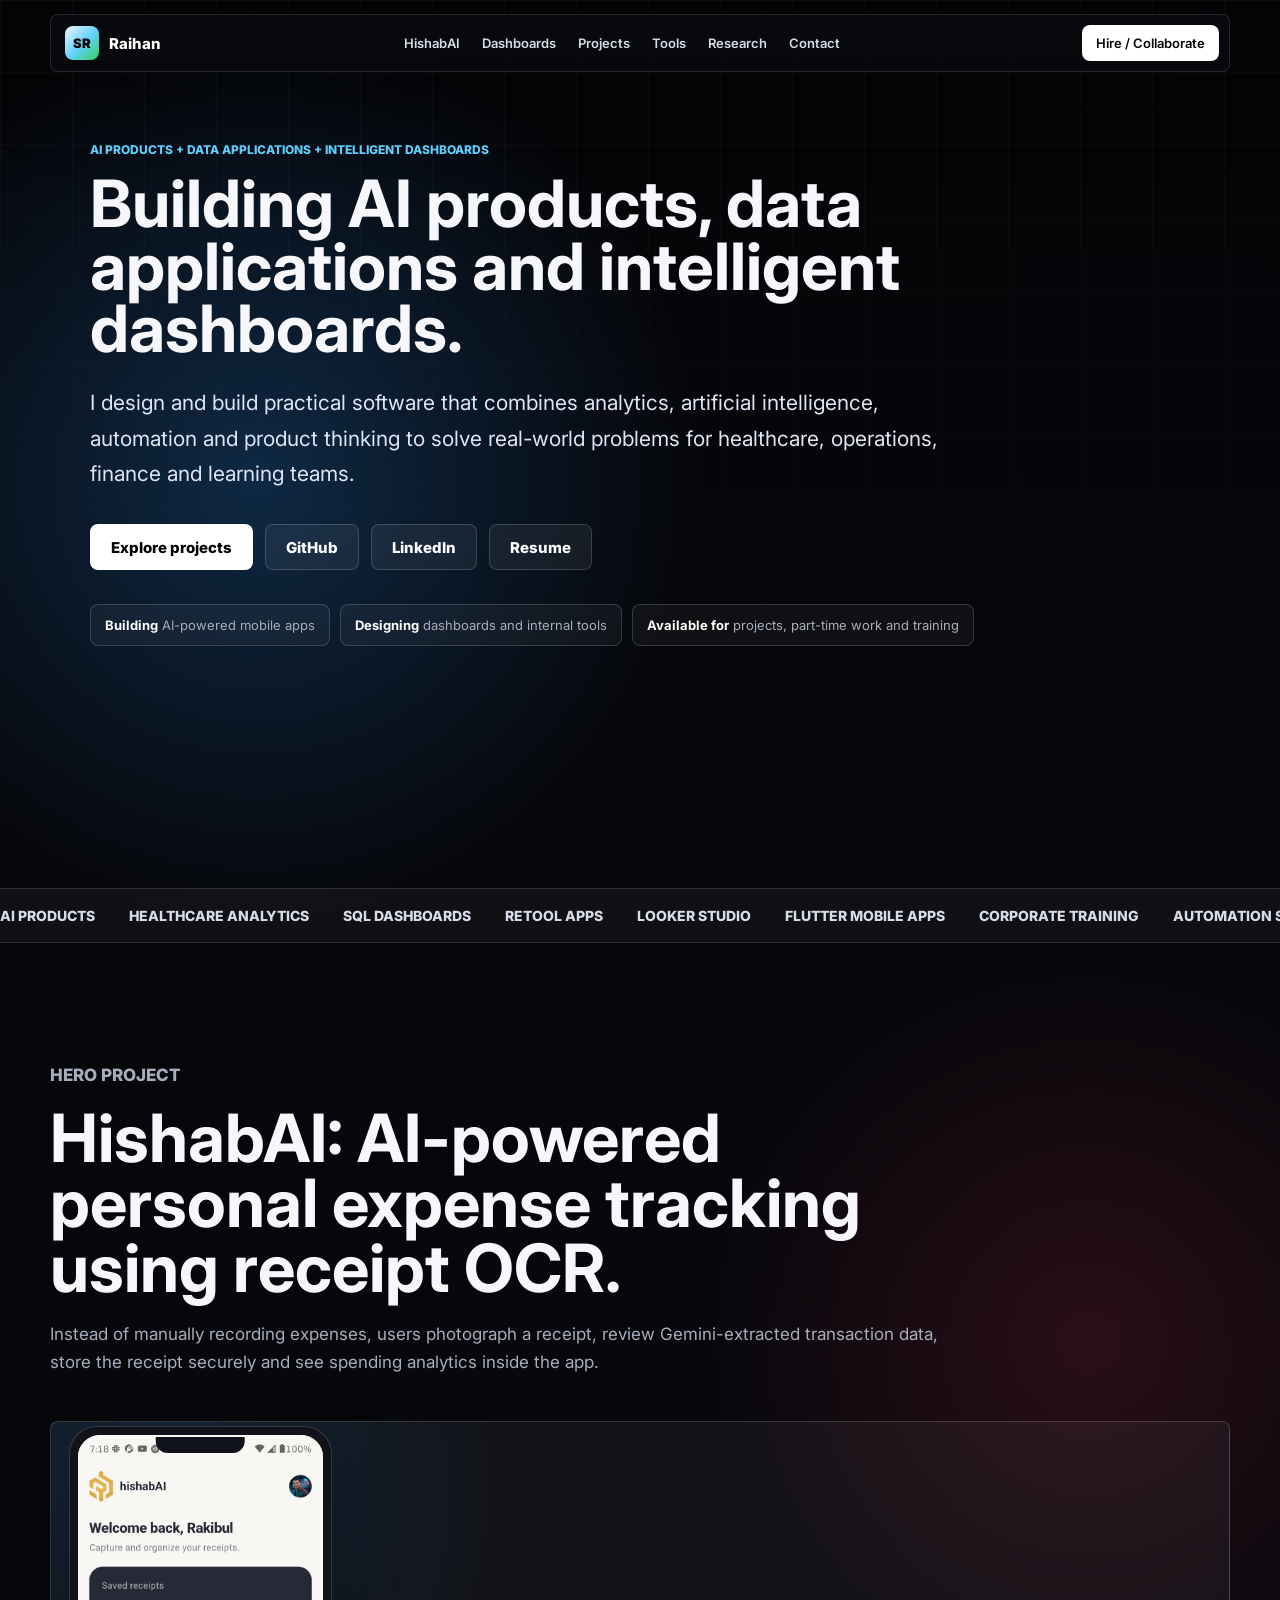
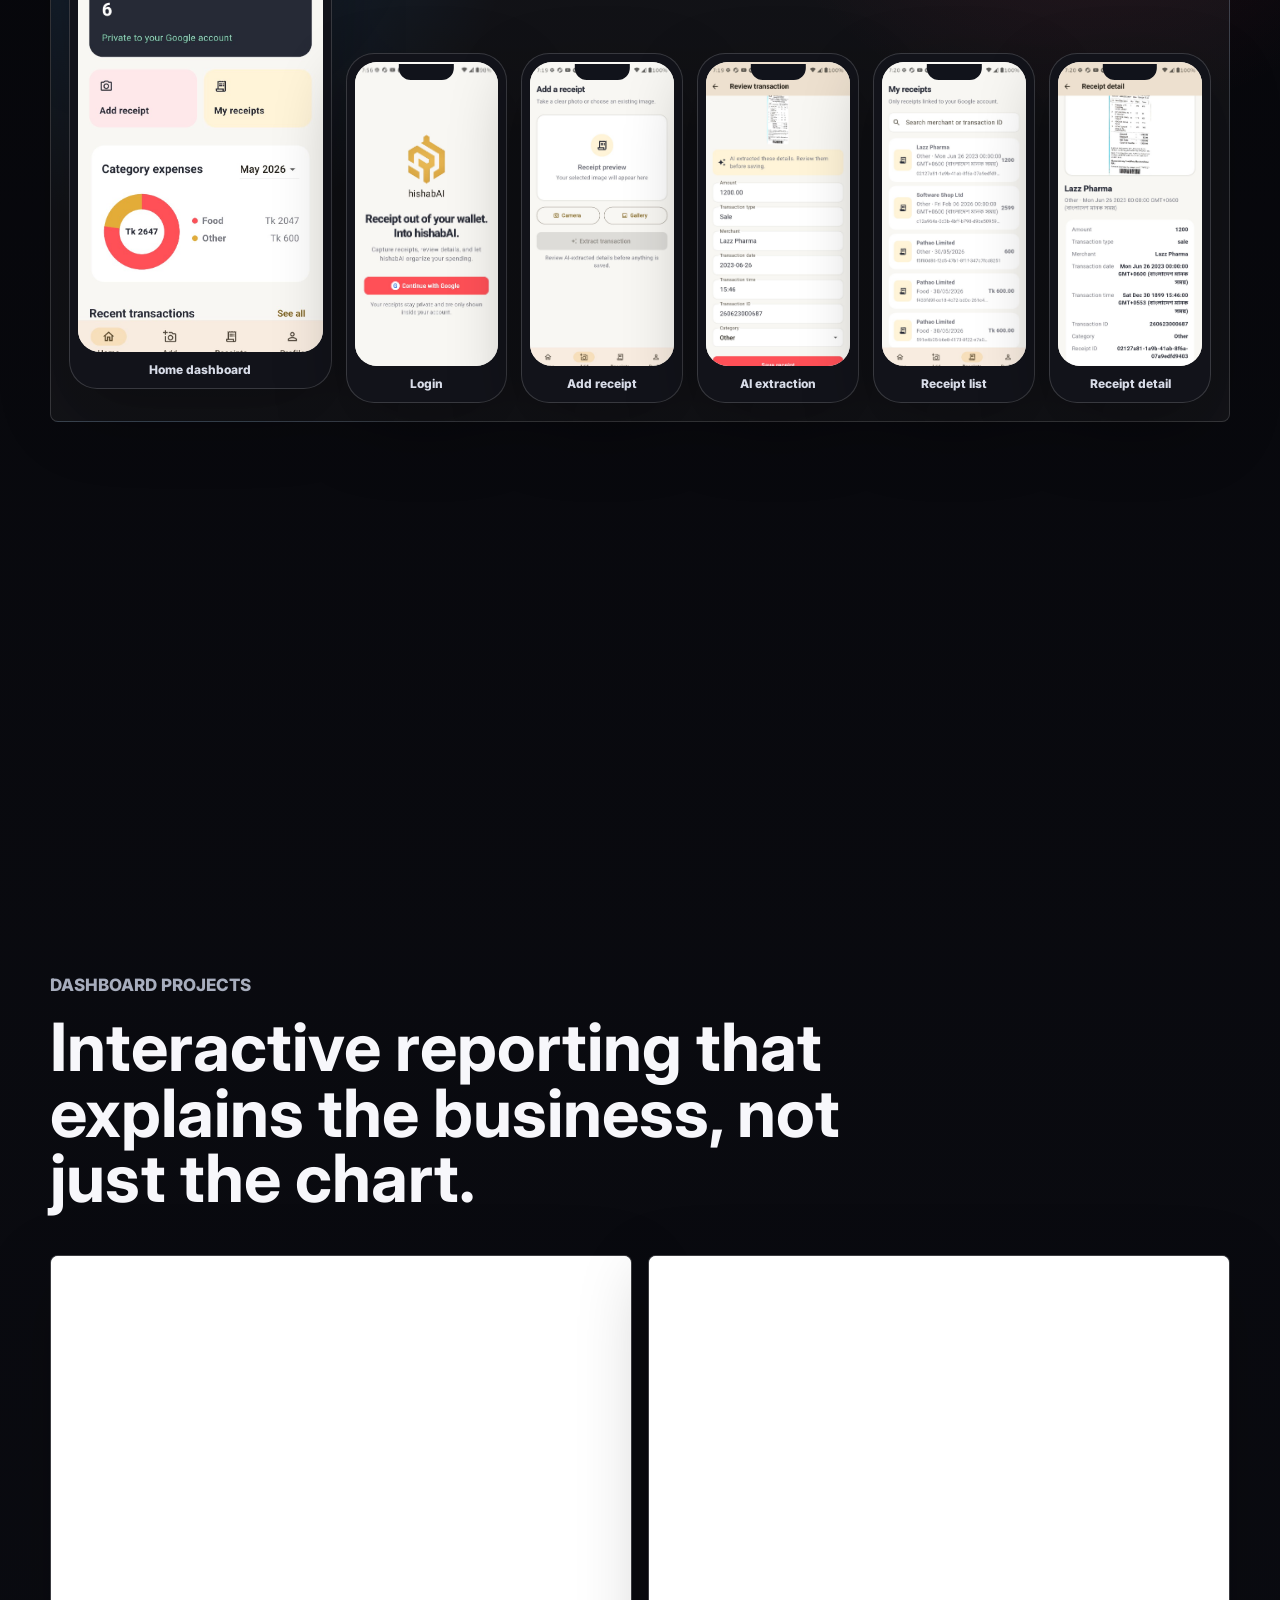
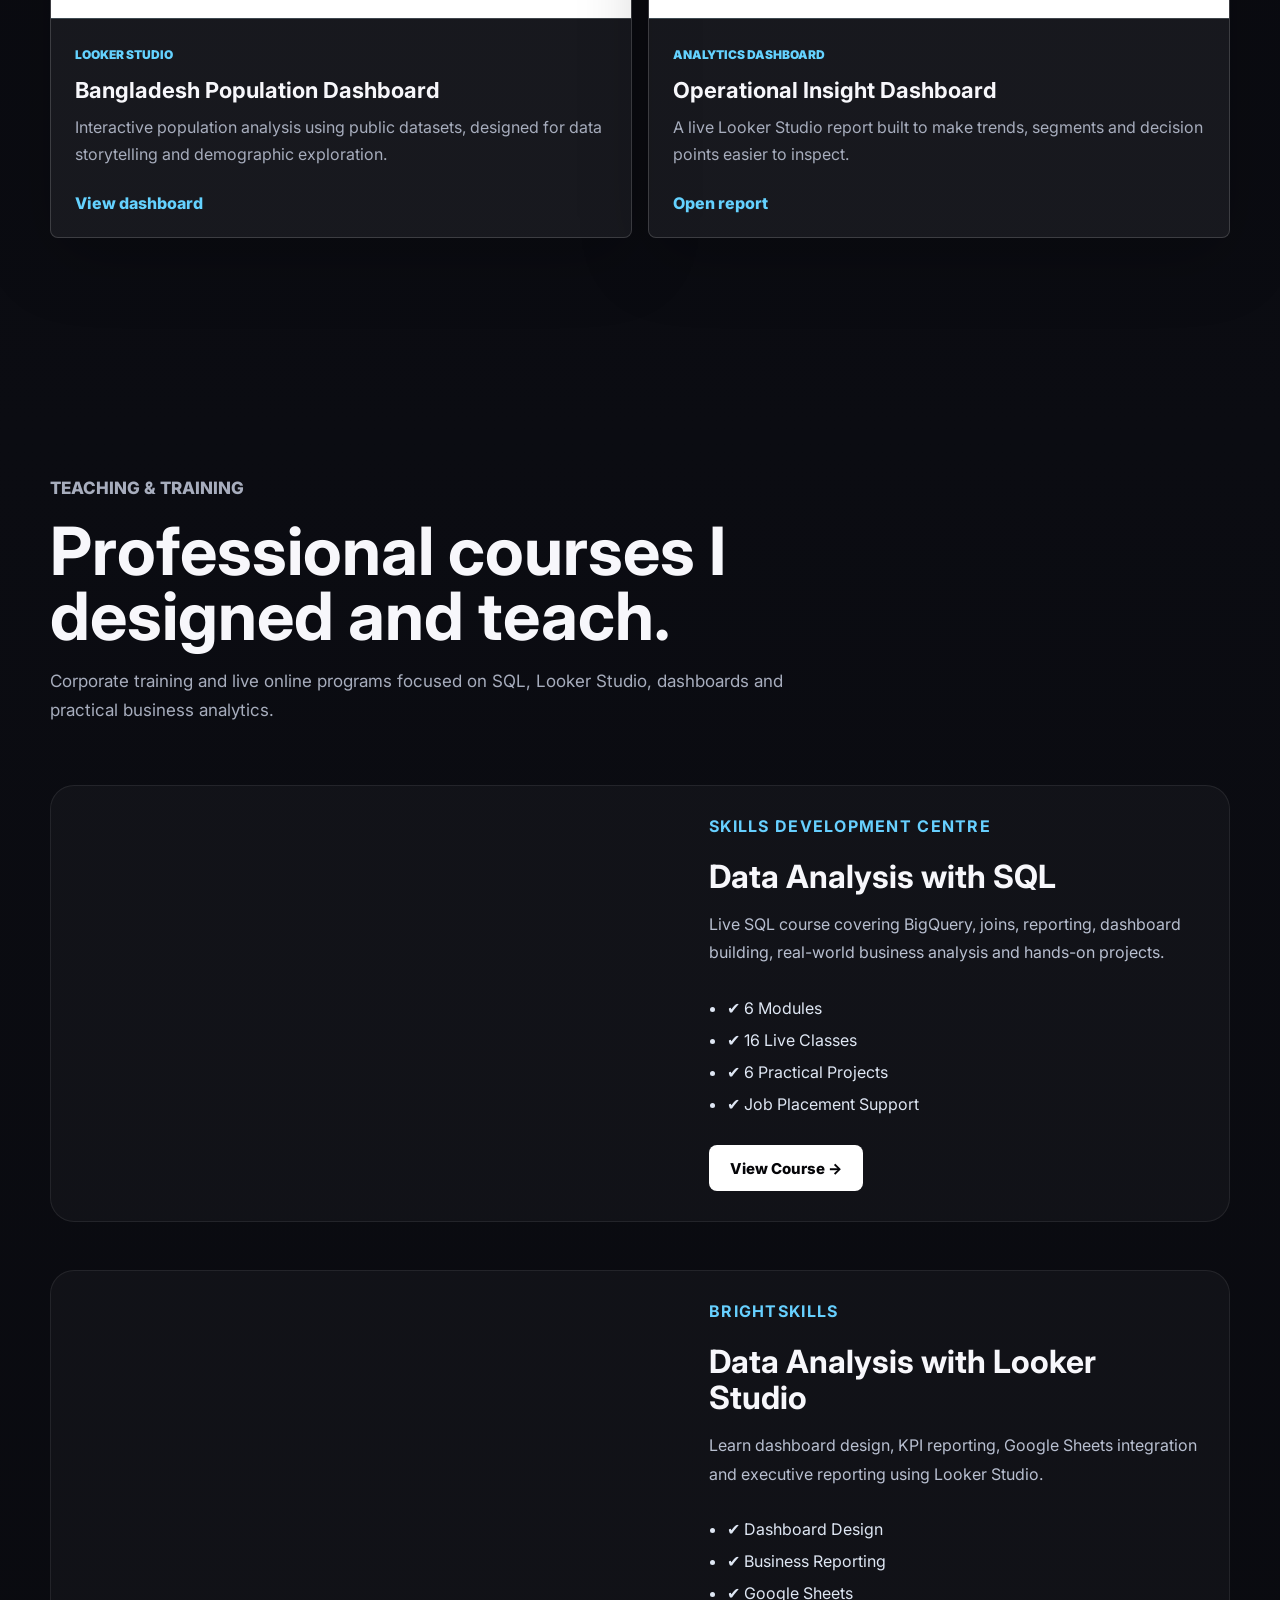
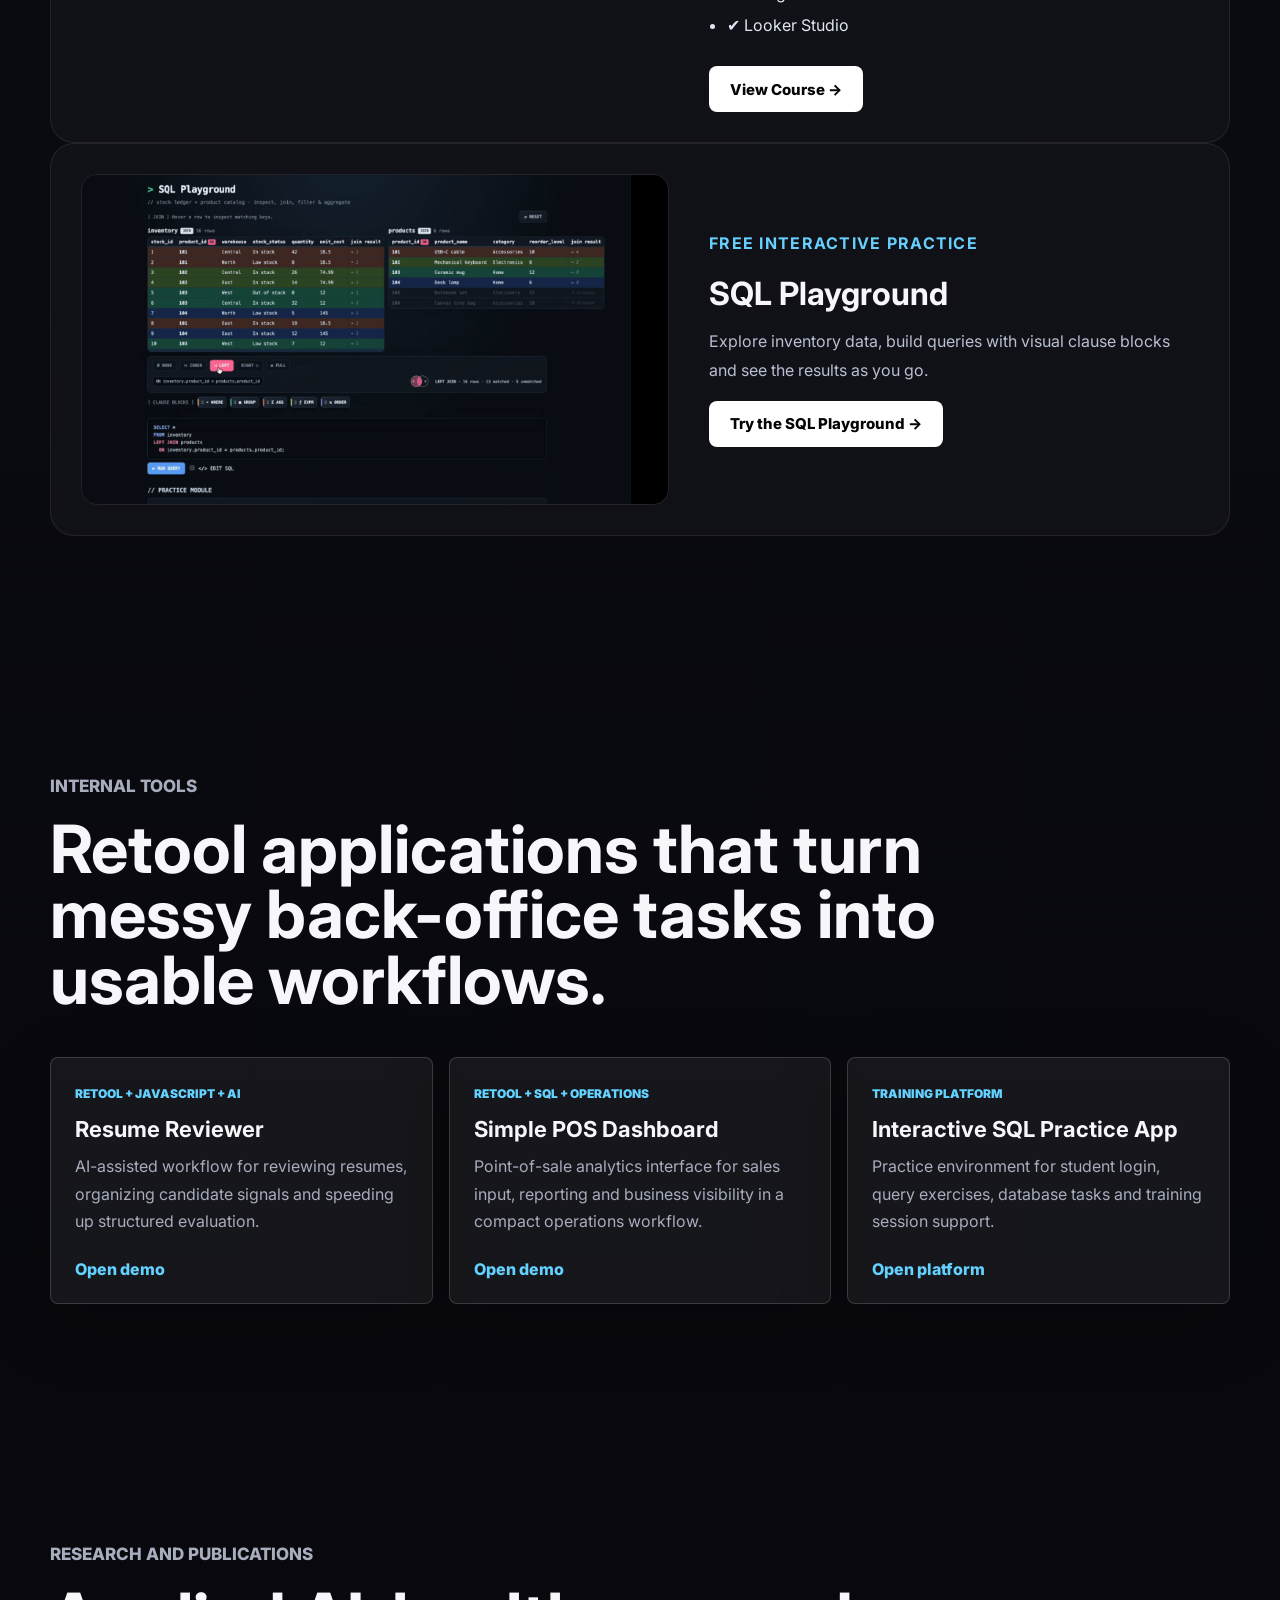
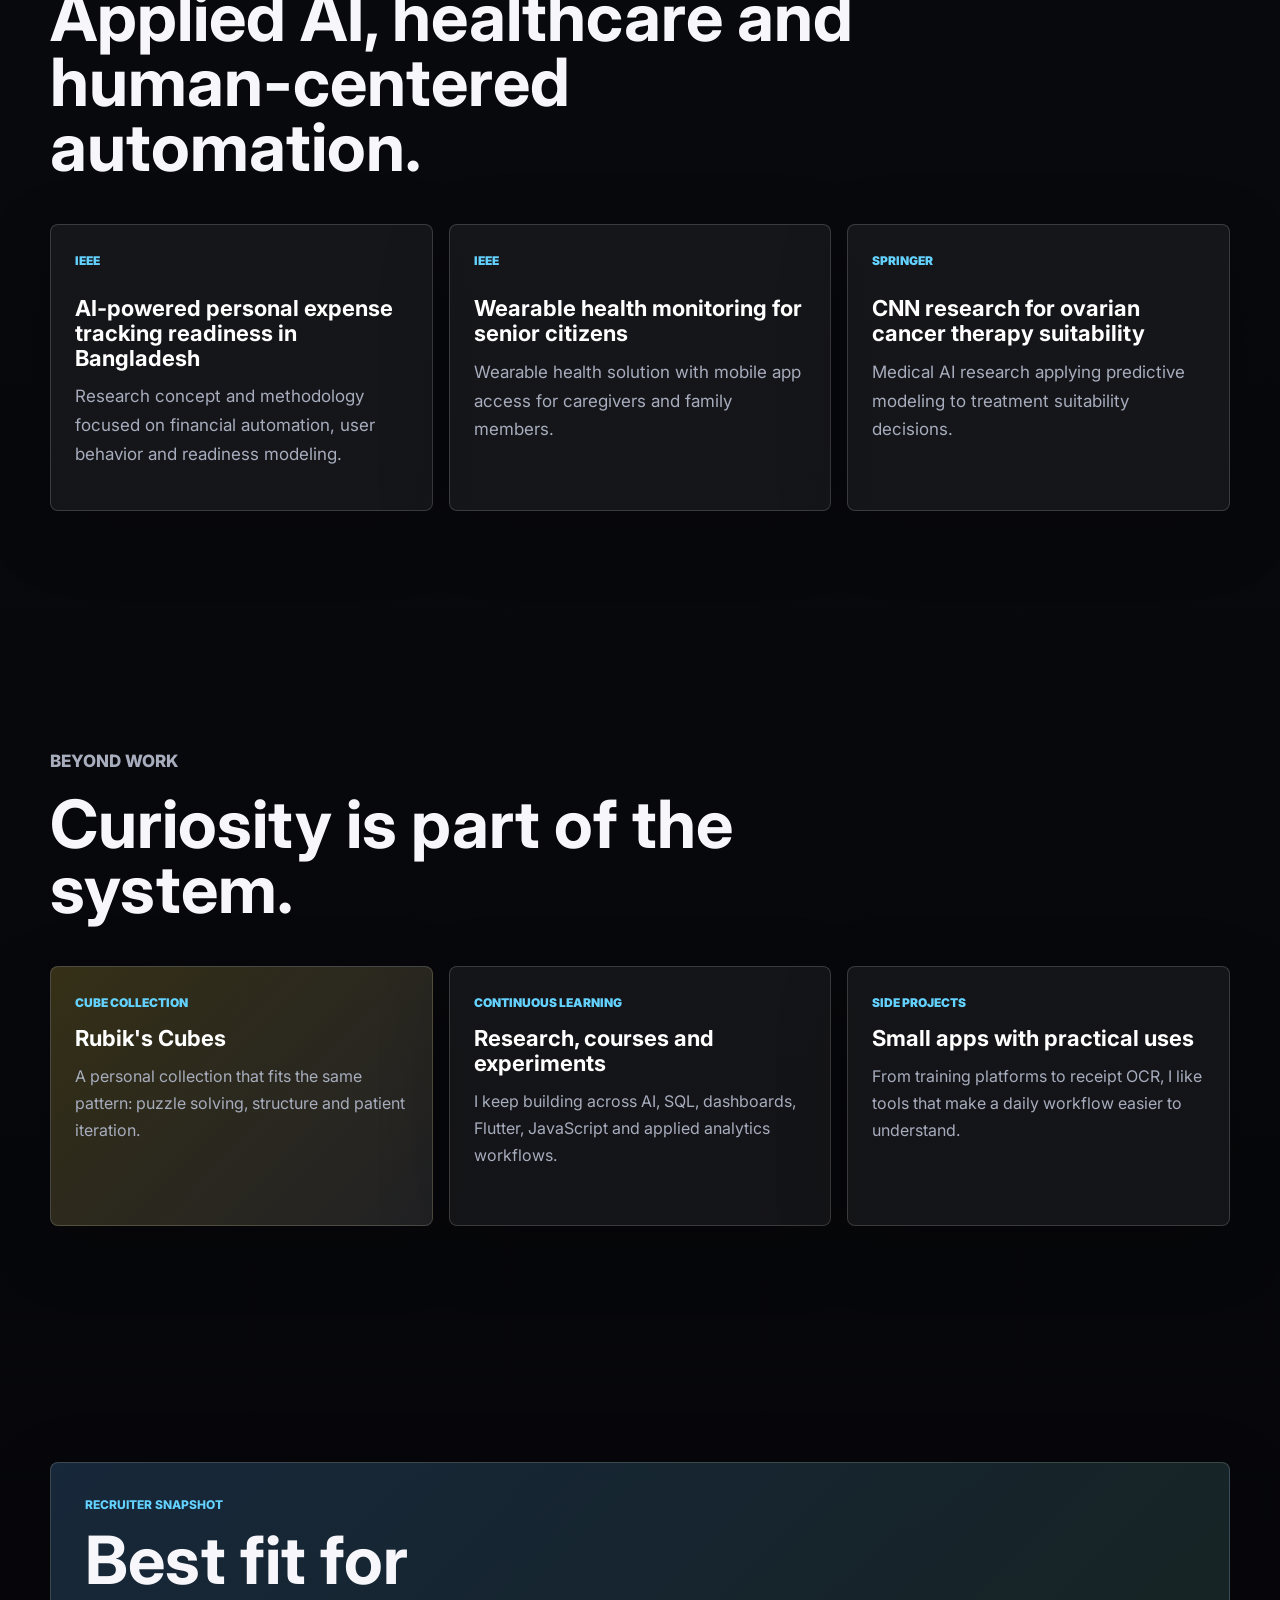
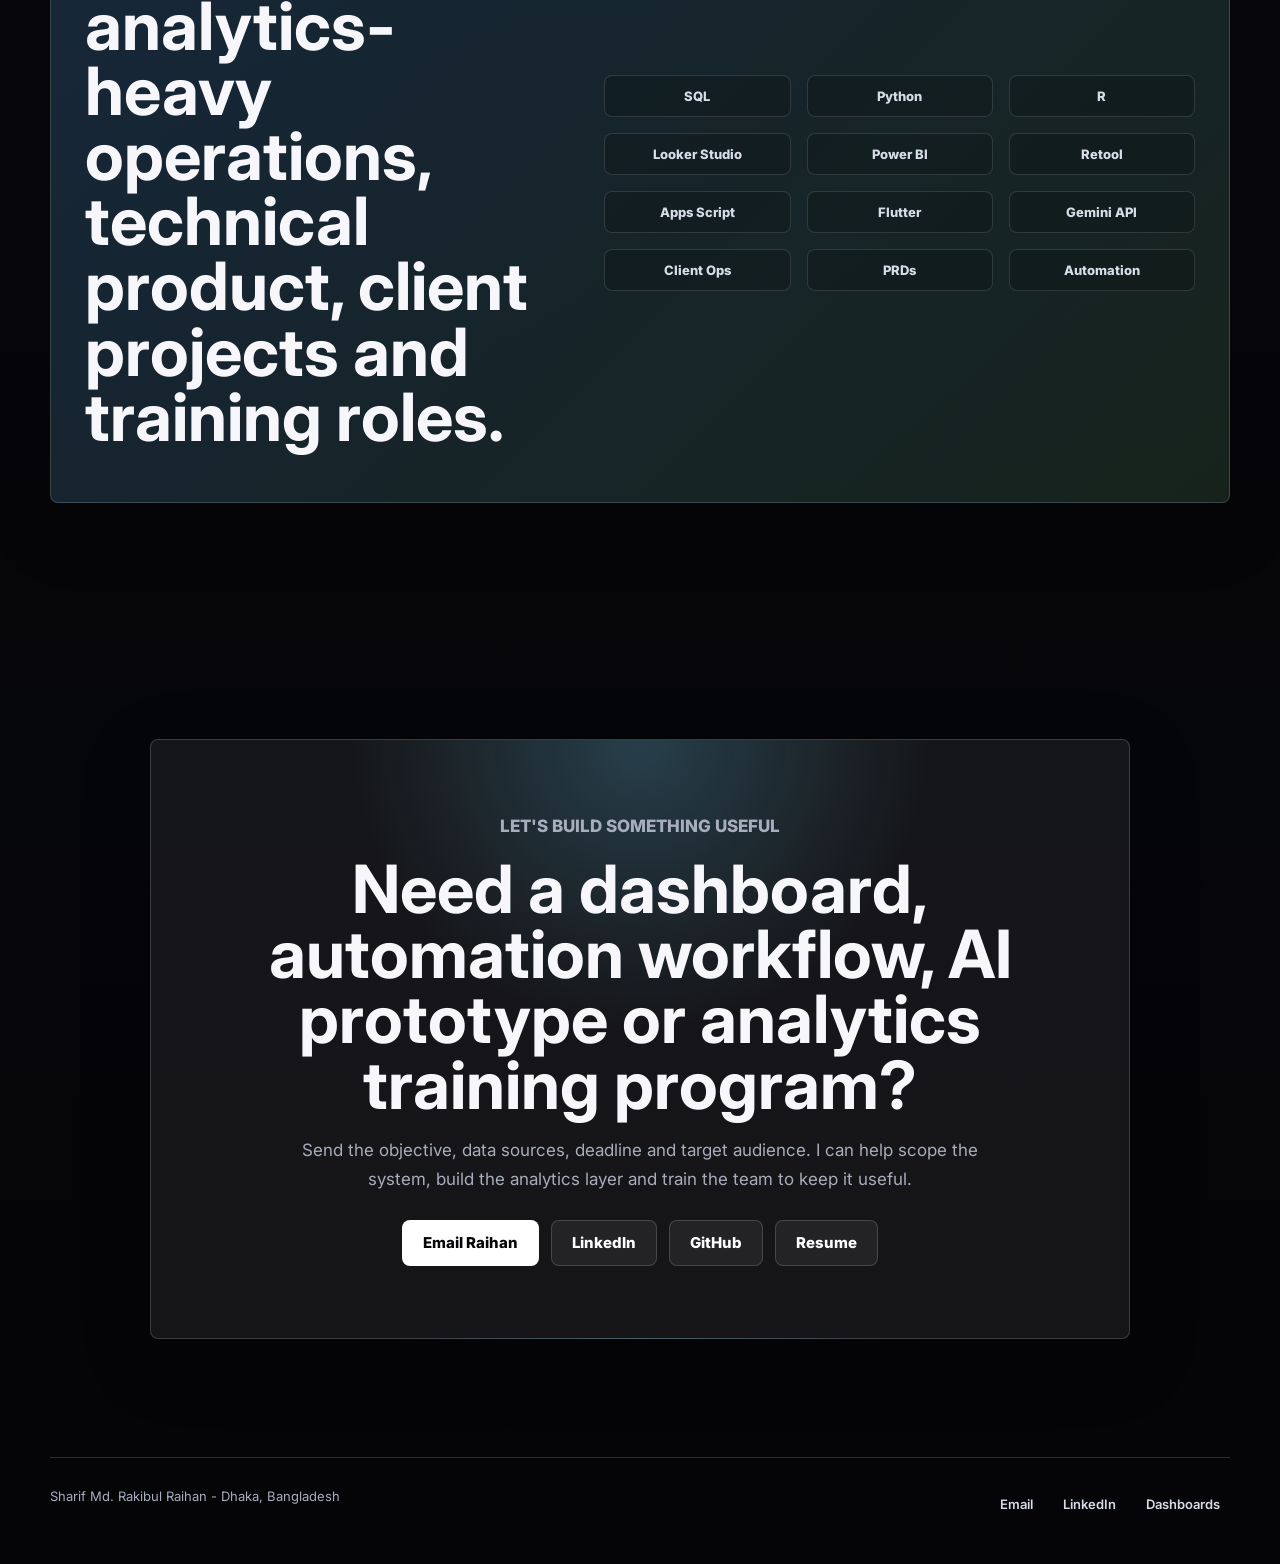
==== commit 40f3ceec: "Add Google Analytics to portfolio" ====
--- a/index.html
+++ b/index.html
@@ -1,6 +1,15 @@
 <!DOCTYPE html>
 <html lang="en">
 <head>
+  <!-- Google Analytics: portfolio + SQL Playground -->
+  <script async src="https://www.googletagmanager.com/gtag/js?id=G-WBCH9F7QPK"></script>
+  <script>
+    window.dataLayer = window.dataLayer || [];
+    function gtag(){dataLayer.push(arguments);}
+    gtag('js', new Date());
+    gtag('config', 'G-WBCH9F7QPK', { page_location: window.location.origin + window.location.pathname });
+  </script>
+
   <meta charset="UTF-8">
   <meta name="viewport" content="width=device-width, initial-scale=1.0">
   <meta name="description" content="Premium portfolio for Sharif Md. Rakibul Raihan - Operations Lead, Technical Product Manager, and Data Analytics professional focused on healthcare analytics, SQL dashboards, AI, mobile apps, and training.">
--- a/styles.css
+++ b/styles.css
@@ -1300,21 +1300,3 @@
 
 }
 .course-video img{display:block;width:100%;aspect-ratio:16/9;object-fit:cover;border:1px solid rgba(255,255,255,.08);border-radius:16px}
-
-
-.preview-load {
-  position: absolute;
-  inset: 0;
-  width: 100%;
-  height: 100%;
-  border: 0;
-  color: #e8edf7;
-  background: linear-gradient(145deg, rgba(100, 210, 255, .12), rgba(10, 14, 22, .92));
-  font: inherit;
-  font-weight: 700;
-  cursor: pointer;
-}
-.preview-load:hover,
-.preview-load:focus-visible {
-  background: linear-gradient(145deg, rgba(100, 210, 255, .22), rgba(10, 14, 22, .86));
-}
